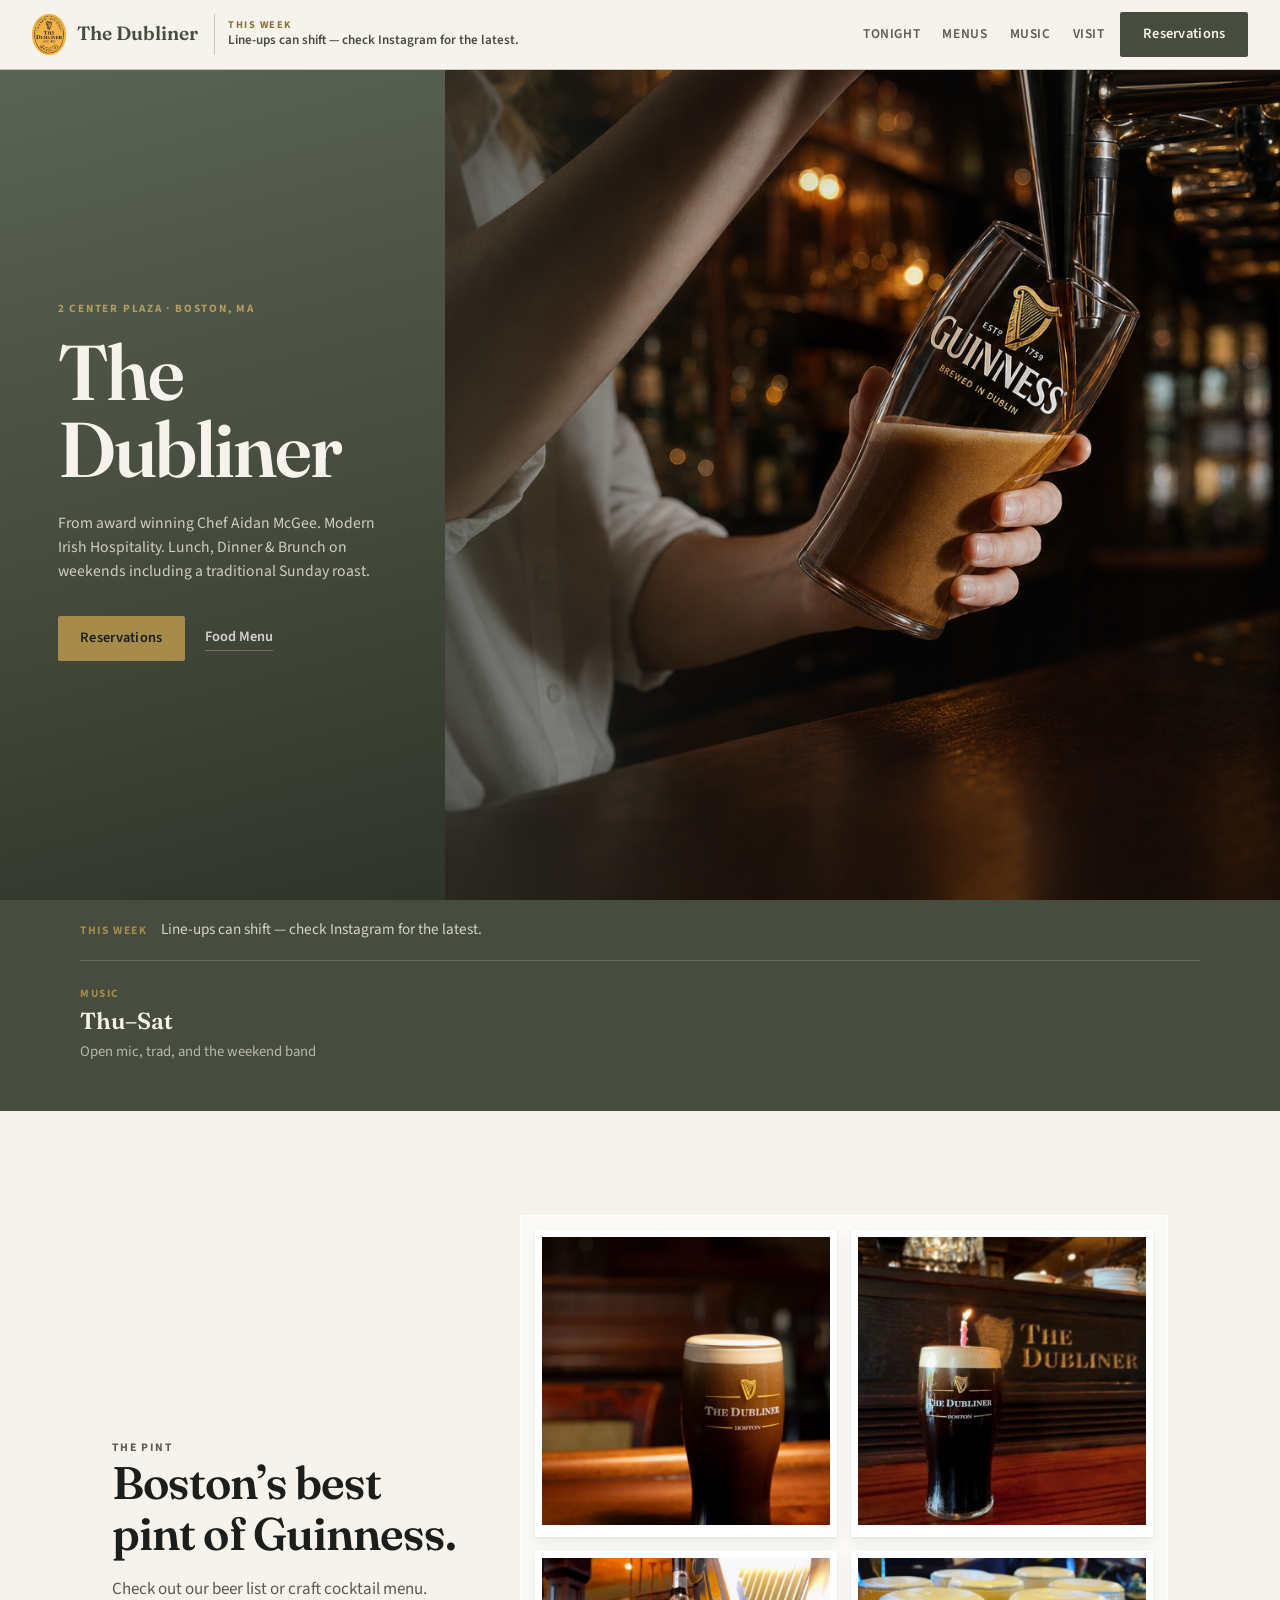
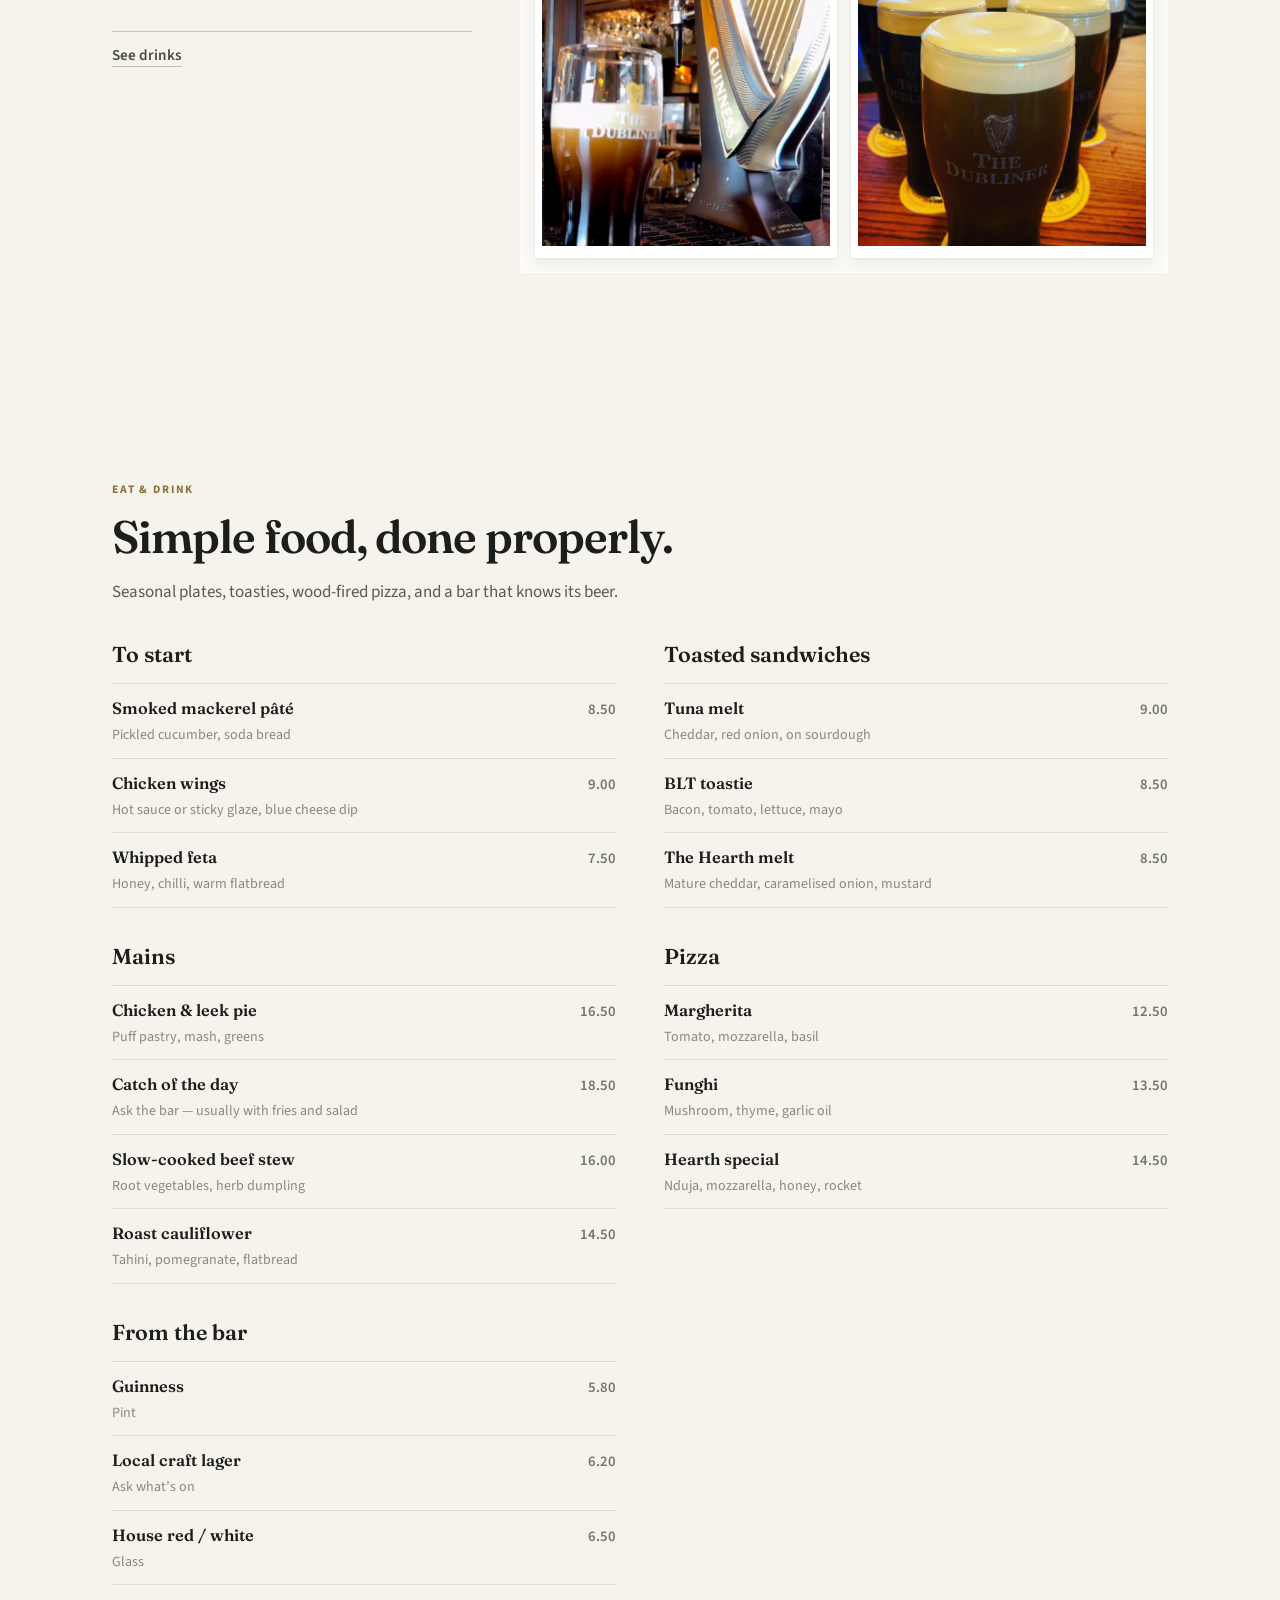
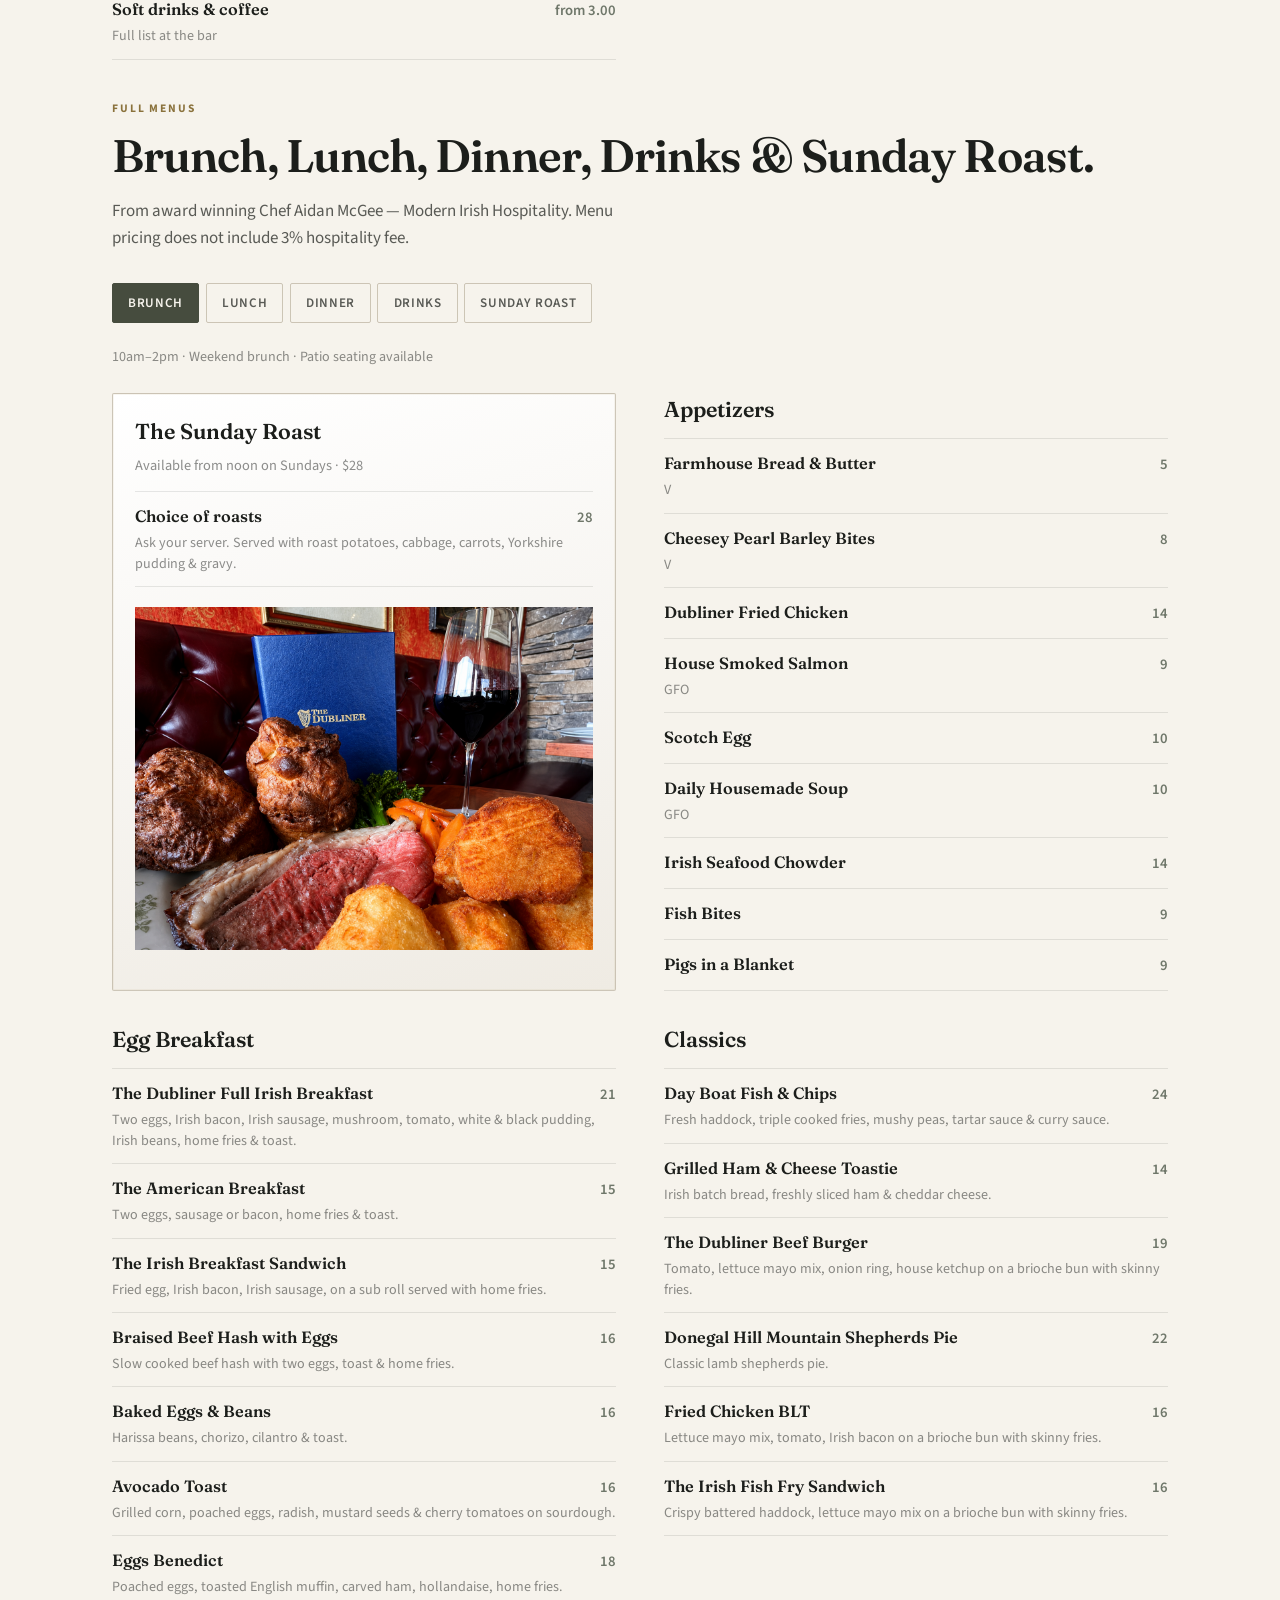
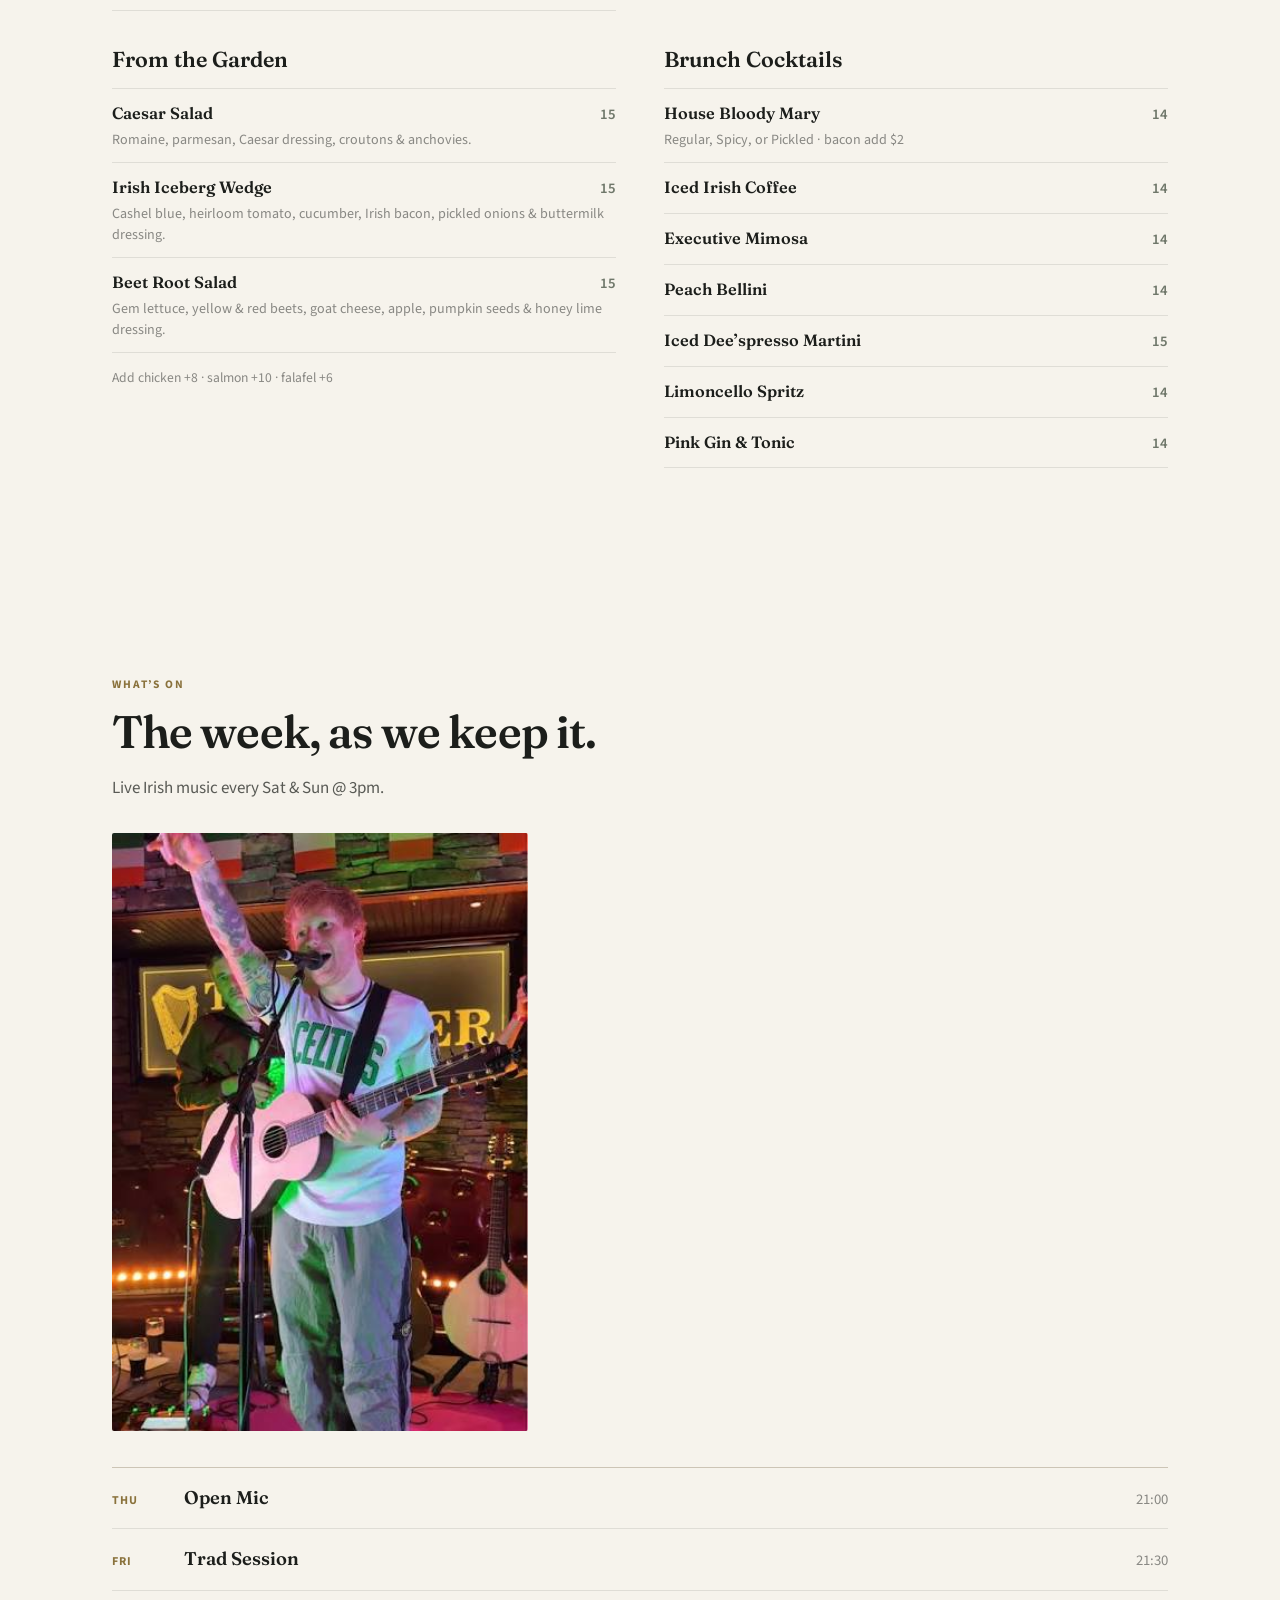
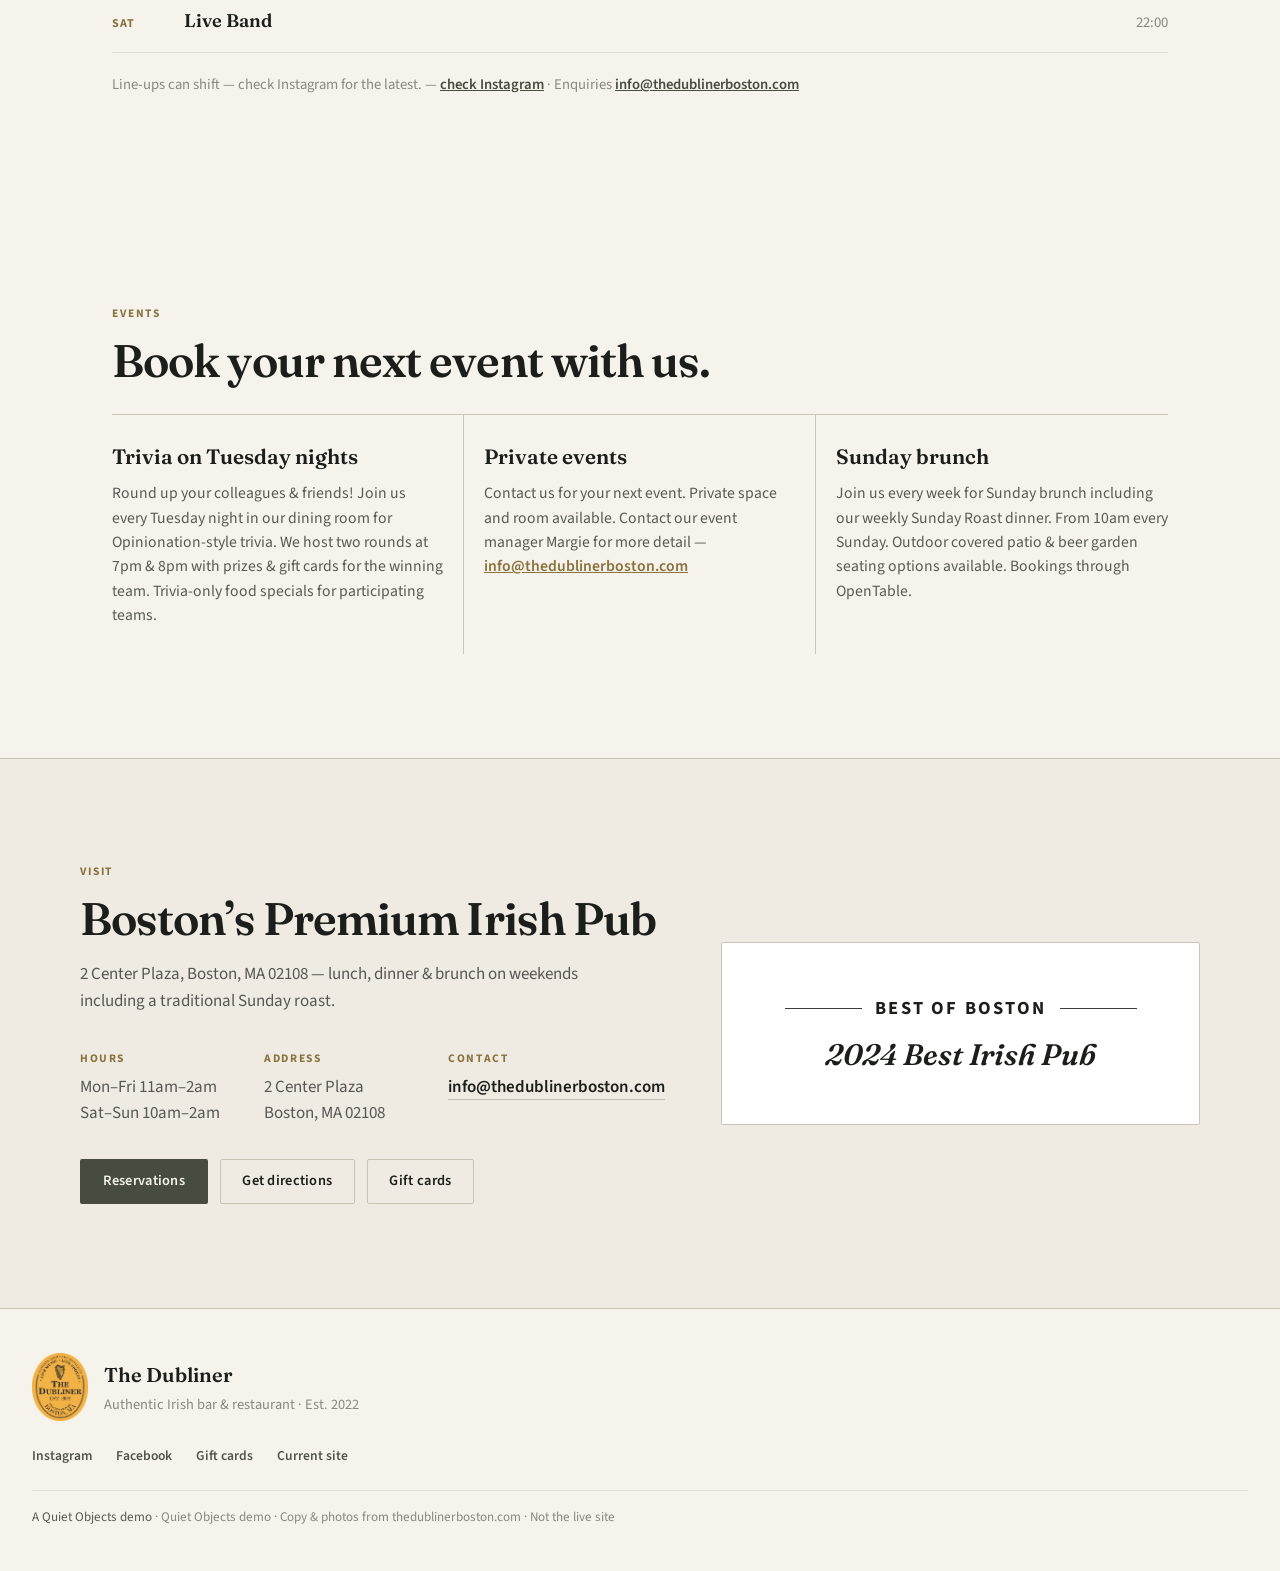
==== index.html @ 30d52430 "Initial import of The Hearth demo on the Dubliner shell. Co-authored-by: Cursor <cursoragent@cursor." ====
<!doctype html>
<html lang="en">
  <head>
    <meta charset="UTF-8" />
    <meta name="viewport" content="width=device-width, initial-scale=1.0" />
    <meta
      name="description"
      content="The Dubliner Boston — from award winning Chef Aidan McGee. Modern Irish Hospitality. Lunch, Dinner & Brunch on weekends including a traditional Sunday roast. Boston’s best pint of Guinness."
    />
    <title>The Hearth · Moville</title>
    <link rel="preconnect" href="https://fonts.googleapis.com" />
    <link rel="preconnect" href="https://fonts.gstatic.com" crossorigin />
    <link
      href="https://fonts.googleapis.com/css2?family=Fraunces:opsz,wght@9..144,500;9..144,600;9..144,700&family=Source+Sans+3:wght@400;500;600;700&display=swap"
      rel="stylesheet"
    />
    <link rel="stylesheet" href="./styles.css" />
  </head>
  <body>
    <a class="skip" href="#main">Skip to content</a>

    <header class="site-header" id="site-header">
      <a class="brand" href="#top">
        <img src="./images/logo.png" alt="" width="48" height="58" />
        <span>The Dubliner</span>
      </a>
      <a class="tonight-cue" id="tonight-cue" href="#tonight">
        <span class="tonight-cue__label" data-tonight-label>Tonight</span>
        <span class="tonight-cue__line" data-tonight-line>Live music Wed–Sunday</span>
      </a>
      <nav class="site-nav" id="site-nav">
        <a href="#tonight">Tonight</a>
        <a href="#menus">Menus</a>
        <a href="#music">Music</a>
        <a href="#visit">Visit</a>
      </nav>
      <a
        class="btn btn--gold"
        href="https://www.opentable.com/r/the-dubliner-irish-pub-and-restaurant-reservations-boston?restref=1246279&lang=en-US&ot_source=Restaurant%20website"
        target="_blank"
        rel="noreferrer"
        >Reservations</a
      >
      <button class="nav-toggle" type="button" aria-expanded="false" aria-controls="site-nav">
        <span class="sr-only">Menu</span>
        <span></span><span></span>
      </button>
    </header>

    <main id="main">
      <section id="top" class="hero">
        <div class="hero__panel">
          <p class="hero__place">2 Center Plaza · Boston, MA</p>
          <h1>The Dubliner</h1>
          <p class="hero__line">
            From award winning Chef Aidan McGee. Modern Irish Hospitality. Lunch, Dinner &amp; Brunch
            on weekends including a traditional Sunday roast.
          </p>
          <div class="hero__actions">
            <a
              class="btn btn--gold"
              href="https://www.opentable.com/r/the-dubliner-irish-pub-and-restaurant-reservations-boston?restref=1246279&lang=en-US&ot_source=Restaurant%20website"
              target="_blank"
              rel="noreferrer"
              >Reservations</a
            >
            <a class="hero__menu-link" href="#menus">Food Menu</a>
          </div>
        </div>
        <figure class="hero__media">
          <img
            class="hero__img"
            src="./images/hero-pour.jpg"
            alt="A Guinness pour at the bar, The Dubliner Boston"
            width="1920"
            height="1080"
            fetchpriority="high"
          />
        </figure>
      </section>

      <section class="board" id="tonight" aria-label="What’s on">
        <p class="board__kicker" id="board-kicker">
          <strong data-tonight-label>Tonight</strong>
          <span data-tonight-detail>Live Music Wed–Sunday · Traditional Sunday roast from 12pm · Trivia on Tuesday nights</span>
        </p>
        <div class="board__grid" data-board-grid></div>
      </section>

      <section class="section pint" id="pint">
        <div class="pint__copy">
          <p class="eyebrow">The pint</p>
          <h2>Boston’s best pint of Guinness.</h2>
          <p>Check out our beer list or craft cocktail menu.</p>
          <p class="pint__aside">
            <a href="#menus">See drinks</a>
          </p>
        </div>
        <div class="pint__montage" aria-label="Pints at The Dubliner">
          <figure>
            <img
              src="./images/pint-grid-1.jpg"
              alt="A settled pint of Guinness in a The Dubliner Boston glass"
              width="900"
              height="900"
              loading="lazy"
            />
          </figure>
          <figure>
            <img
              src="./images/pint-grid-2.jpg"
              alt="A birthday candle in a pint at The Dubliner"
              width="900"
              height="900"
              loading="lazy"
            />
          </figure>
          <figure>
            <img
              src="./images/pint-grid-3.jpg"
              alt="A fresh pour beside the Guinness harp tap"
              width="900"
              height="900"
              loading="lazy"
            />
          </figure>
          <figure>
            <img
              src="./images/pint-grid-4.jpg"
              alt="A round of pints on the bar at The Dubliner"
              width="900"
              height="900"
              loading="lazy"
            />
          </figure>
        </div>
      </section>

      <section class="section menus menus--light" id="favourites" aria-label="Light menu">
        <div data-light-menu></div>
      </section>

      <section class="section menus" id="menus">
        <div class="menus__intro">
          <p class="eyebrow">Full menus</p>
          <h2>Brunch, Lunch, Dinner, Drinks &amp; Sunday Roast.</h2>
          <p class="lede">
            From award winning Chef Aidan McGee — Modern Irish Hospitality. Menu pricing does not
            include 3% hospitality fee.
          </p>
        </div>

        <div class="menu-services" role="tablist" aria-label="Menu">
          <button type="button" class="is-active" data-menu="brunch" role="tab" aria-selected="true">Brunch</button>
          <button type="button" data-menu="lunch" role="tab" aria-selected="false">Lunch</button>
          <button type="button" data-menu="dinner" role="tab" aria-selected="false">Dinner</button>
          <button type="button" data-menu="drinks" role="tab" aria-selected="false">Drinks</button>
          <button type="button" data-menu="roast" role="tab" aria-selected="false">Sunday Roast</button>
        </div>

        <!-- BRUNCH — from their Brunch menu -->
        <div class="menu-panel is-active" id="menu-brunch" data-panel="brunch" role="tabpanel">
          <p class="menu-meta">10am–2pm · Weekend brunch · Patio seating available</p>
          <div class="menu-columns">
            <div class="menu-block menu-block--highlight">
              <h3>The Sunday Roast</h3>
              <p class="menu-block__note">Available from noon on Sundays · $28</p>
              <ul class="menu-list">
                <li>
                  <div class="menu-item">
                    <strong>Choice of roasts</strong><span class="price">28</span>
                  </div>
                  <span>Ask your server. Served with roast potatoes, cabbage, carrots, Yorkshire pudding &amp; gravy.</span>
                </li>
              </ul>
              <figure class="menu-block__media">
                <img
                  src="./images/clean-roast.jpg"
                  alt="Sunday roast at The Dubliner — beef, Yorkshire pudding, and roast potatoes"
                  width="1600"
                  height="1200"
                  loading="lazy"
                />
              </figure>
            </div>

            <div class="menu-block">
              <h3>Appetizers</h3>
              <ul class="menu-list">
                <li><div class="menu-item"><strong>Farmhouse Bread &amp; Butter</strong><span class="price">5</span></div><span>V</span></li>
                <li><div class="menu-item"><strong>Cheesey Pearl Barley Bites</strong><span class="price">8</span></div><span>V</span></li>
                <li><div class="menu-item"><strong>Dubliner Fried Chicken</strong><span class="price">14</span></div></li>
                <li><div class="menu-item"><strong>House Smoked Salmon</strong><span class="price">9</span></div><span>GFO</span></li>
                <li><div class="menu-item"><strong>Scotch Egg</strong><span class="price">10</span></div></li>
                <li><div class="menu-item"><strong>Daily Housemade Soup</strong><span class="price">10</span></div><span>GFO</span></li>
                <li><div class="menu-item"><strong>Irish Seafood Chowder</strong><span class="price">14</span></div></li>
                <li><div class="menu-item"><strong>Fish Bites</strong><span class="price">9</span></div></li>
                <li><div class="menu-item"><strong>Pigs in a Blanket</strong><span class="price">9</span></div></li>
              </ul>
            </div>

            <div class="menu-block">
              <h3>Egg Breakfast</h3>
              <ul class="menu-list">
                <li>
                  <div class="menu-item"><strong>The Dubliner Full Irish Breakfast</strong><span class="price">21</span></div>
                  <span>Two eggs, Irish bacon, Irish sausage, mushroom, tomato, white &amp; black pudding, Irish beans, home fries &amp; toast.</span>
                </li>
                <li>
                  <div class="menu-item"><strong>The American Breakfast</strong><span class="price">15</span></div>
                  <span>Two eggs, sausage or bacon, home fries &amp; toast.</span>
                </li>
                <li>
                  <div class="menu-item"><strong>The Irish Breakfast Sandwich</strong><span class="price">15</span></div>
                  <span>Fried egg, Irish bacon, Irish sausage, on a sub roll served with home fries.</span>
                </li>
                <li>
                  <div class="menu-item"><strong>Braised Beef Hash with Eggs</strong><span class="price">16</span></div>
                  <span>Slow cooked beef hash with two eggs, toast &amp; home fries.</span>
                </li>
                <li>
                  <div class="menu-item"><strong>Baked Eggs &amp; Beans</strong><span class="price">16</span></div>
                  <span>Harissa beans, chorizo, cilantro &amp; toast.</span>
                </li>
                <li>
                  <div class="menu-item"><strong>Avocado Toast</strong><span class="price">16</span></div>
                  <span>Grilled corn, poached eggs, radish, mustard seeds &amp; cherry tomatoes on sourdough.</span>
                </li>
                <li>
                  <div class="menu-item"><strong>Eggs Benedict</strong><span class="price">18</span></div>
                  <span>Poached eggs, toasted English muffin, carved ham, hollandaise, home fries.</span>
                </li>
              </ul>
            </div>

            <div class="menu-block">
              <h3>Classics</h3>
              <ul class="menu-list">
                <li>
                  <div class="menu-item"><strong>Day Boat Fish &amp; Chips</strong><span class="price">24</span></div>
                  <span>Fresh haddock, triple cooked fries, mushy peas, tartar sauce &amp; curry sauce.</span>
                </li>
                <li>
                  <div class="menu-item"><strong>Grilled Ham &amp; Cheese Toastie</strong><span class="price">14</span></div>
                  <span>Irish batch bread, freshly sliced ham &amp; cheddar cheese.</span>
                </li>
                <li>
                  <div class="menu-item"><strong>The Dubliner Beef Burger</strong><span class="price">19</span></div>
                  <span>Tomato, lettuce mayo mix, onion ring, house ketchup on a brioche bun with skinny fries.</span>
                </li>
                <li>
                  <div class="menu-item"><strong>Donegal Hill Mountain Shepherds Pie</strong><span class="price">22</span></div>
                  <span>Classic lamb shepherds pie.</span>
                </li>
                <li>
                  <div class="menu-item"><strong>Fried Chicken BLT</strong><span class="price">16</span></div>
                  <span>Lettuce mayo mix, tomato, Irish bacon on a brioche bun with skinny fries.</span>
                </li>
                <li>
                  <div class="menu-item"><strong>The Irish Fish Fry Sandwich</strong><span class="price">16</span></div>
                  <span>Crispy battered haddock, lettuce mayo mix on a brioche bun with skinny fries.</span>
                </li>
              </ul>
            </div>

            <div class="menu-block">
              <h3>From the Garden</h3>
              <ul class="menu-list">
                <li>
                  <div class="menu-item"><strong>Caesar Salad</strong><span class="price">15</span></div>
                  <span>Romaine, parmesan, Caesar dressing, croutons &amp; anchovies.</span>
                </li>
                <li>
                  <div class="menu-item"><strong>Irish Iceberg Wedge</strong><span class="price">15</span></div>
                  <span>Cashel blue, heirloom tomato, cucumber, Irish bacon, pickled onions &amp; buttermilk dressing.</span>
                </li>
                <li>
                  <div class="menu-item"><strong>Beet Root Salad</strong><span class="price">15</span></div>
                  <span>Gem lettuce, yellow &amp; red beets, goat cheese, apple, pumpkin seeds &amp; honey lime dressing.</span>
                </li>
              </ul>
              <p class="menu-note">Add chicken +8 · salmon +10 · falafel +6</p>
            </div>

            <div class="menu-block">
              <h3>Brunch Cocktails</h3>
              <ul class="menu-list">
                <li><div class="menu-item"><strong>House Bloody Mary</strong><span class="price">14</span></div><span>Regular, Spicy, or Pickled · bacon add $2</span></li>
                <li><div class="menu-item"><strong>Iced Irish Coffee</strong><span class="price">14</span></div></li>
                <li><div class="menu-item"><strong>Executive Mimosa</strong><span class="price">14</span></div></li>
                <li><div class="menu-item"><strong>Peach Bellini</strong><span class="price">14</span></div></li>
                <li><div class="menu-item"><strong>Iced Dee’spresso Martini</strong><span class="price">15</span></div></li>
                <li><div class="menu-item"><strong>Limoncello Spritz</strong><span class="price">14</span></div></li>
                <li><div class="menu-item"><strong>Pink Gin &amp; Tonic</strong><span class="price">14</span></div></li>
              </ul>
            </div>
          </div>
        </div>

        <!-- LUNCH — from their Lunch menu -->
        <div class="menu-panel" id="menu-lunch" data-panel="lunch" role="tabpanel" hidden>
          <p class="menu-meta">Lunch · Downtown Boston</p>
          <div class="menu-columns">
            <div class="menu-block">
              <h3>Oysters</h3>
              <ul class="menu-list">
                <li><div class="menu-item"><strong>Seasonal Coastal Oysters</strong><span class="price">3 / 16 / 28</span></div><span>Each · ½ dozen · dozen · GF</span></li>
              </ul>
            </div>

            <div class="menu-block">
              <h3>Appetizers</h3>
              <ul class="menu-list">
                <li>
                  <div class="menu-item"><strong>Farmhouse Bread &amp; Butter</strong><span class="price">5</span></div>
                  <span>Homemade Irish soda bread &amp; dinner rolls with Kerrygold butter. V</span>
                </li>
                <li>
                  <div class="menu-item"><strong>Cheesey Pearl Barley Bites</strong><span class="price">8</span></div>
                  <span>With parsley aioli. V</span>
                </li>
                <li>
                  <div class="menu-item"><strong>Dubliner Fried Chicken</strong><span class="price">14</span></div>
                  <span>Served with curry sauce.</span>
                </li>
                <li>
                  <div class="menu-item"><strong>House Smoked Salmon</strong><span class="price">9</span></div>
                  <span>Capers &amp; horseradish cream, with crispy bread. GFO</span>
                </li>
                <li>
                  <div class="menu-item"><strong>Pigs in a Blanket</strong><span class="price">9</span></div>
                  <span>Puff pastry wrapped sausage &amp; Coleman’s mustard.</span>
                </li>
                <li>
                  <div class="menu-item"><strong>Scotch Egg</strong><span class="price">9</span></div>
                  <span>Soft boiled egg wrapped in sausage &amp; breadcrumbs, with apple sauce.</span>
                </li>
                <li>
                  <div class="menu-item"><strong>Fish Bites</strong><span class="price">9</span></div>
                  <span>Breaded haddock pieces with spicy mayo.</span>
                </li>
                <li>
                  <div class="menu-item"><strong>Daily House Made Soup</strong><span class="price">10</span></div>
                  <span>Served with Irish soda bread &amp; Kerrygold butter. GFO</span>
                </li>
                <li>
                  <div class="menu-item"><strong>Irish Seafood Chowder</strong><span class="price">14</span></div>
                  <span>Mussels, clams, shrimp, smoked haddock &amp; salmon, with Irish soda bread.</span>
                </li>
                <li>
                  <div class="menu-item"><strong>Chicken &amp; Mushroom Puff Pastry</strong><span class="price">14</span></div>
                  <span>Topped with parmesan cheese.</span>
                </li>
              </ul>
            </div>

            <div class="menu-block">
              <h3>Sandwiches</h3>
              <p class="menu-block__note">Available as a wrap · choice of fries or cup of soup</p>
              <ul class="menu-list">
                <li>
                  <div class="menu-item"><strong>Reuben Sandwich</strong><span class="price">16</span></div>
                  <span>Sauerkraut, mustard, Thousand Island on rye.</span>
                </li>
                <li>
                  <div class="menu-item"><strong>Roast Beef on Sourdough</strong><span class="price">16</span></div>
                  <span>Horseradish cream, arugula, pesto.</span>
                </li>
                <li>
                  <div class="menu-item"><strong>Fried Chicken BLT</strong><span class="price">14</span></div>
                  <span>Lettuce mayo mix, tomato, Irish bacon on brioche.</span>
                </li>
                <li>
                  <div class="menu-item"><strong>Grilled Focaccia</strong><span class="price">14</span></div>
                  <span>Sun-dried tomato, mozzarella, arugula &amp; pesto.</span>
                </li>
                <li>
                  <div class="menu-item"><strong>Dubliner Chicken Salad Sandwich</strong><span class="price">14</span></div>
                  <span>Shredded chicken, mayo, celery, crisp apple mix on toasted rye.</span>
                </li>
                <li>
                  <div class="menu-item"><strong>Spinach Falafel Wrap</strong><span class="price">15</span></div>
                  <span>Tomato, lettuce, hummus &amp; Greek yogurt dressing.</span>
                </li>
                <li>
                  <div class="menu-item"><strong>Turkey Avocado BLT</strong><span class="price">16</span></div>
                  <span>Oven roasted turkey, avocado, bacon, lettuce, tomato on ciabatta.</span>
                </li>
                <li>
                  <div class="menu-item"><strong>The Irish Fish Fry Sandwich</strong><span class="price">16</span></div>
                  <span>Fresh haddock, lettuce mayo mix, tartar sauce, on a brioche bun.</span>
                </li>
                <li>
                  <div class="menu-item"><strong>Grilled Ham and Cheese Toastie</strong><span class="price">14</span></div>
                  <span>On Brennan’s Irish batch bread.</span>
                </li>
              </ul>
            </div>

            <div class="menu-block">
              <h3>Classics</h3>
              <ul class="menu-list">
                <li>
                  <div class="menu-item"><strong>Day Boat Fish &amp; Chips</strong><span class="price">22</span></div>
                  <span>Fresh haddock, triple cooked fries, mushy peas, tartar sauce &amp; curry sauce.</span>
                </li>
                <li>
                  <div class="menu-item"><strong>The Dubliner Beef Burger</strong><span class="price">19</span></div>
                  <span>Tomato, lettuce mayo mix, house ketchup, onion ring on brioche with fries.</span>
                </li>
                <li>
                  <div class="menu-item"><strong>Shepherds Pie</strong><span class="price">22</span></div>
                  <span>Classic lamb shepherds pie.</span>
                </li>
                <li>
                  <div class="menu-item"><strong>Guinness Beef Stew</strong><span class="price">22</span></div>
                  <span>Slow cooked beef, Guinness gravy, carrots &amp; potatoes.</span>
                </li>
                <li>
                  <div class="menu-item"><strong>Roasted Salmon Risotto</strong><span class="price">25</span></div>
                  <span>Roasted butternut squash &amp; wild mushroom. GF</span>
                </li>
              </ul>
            </div>

            <div class="menu-block">
              <h3>Sides</h3>
              <ul class="menu-list">
                <li><div class="menu-item"><strong>Triple Cooked Fries</strong><span class="price">8</span></div></li>
                <li><div class="menu-item"><strong>Skinny Fries</strong><span class="price">6</span></div></li>
                <li><div class="menu-item"><strong>Mashed Potatoes</strong><span class="price">7</span></div></li>
                <li><div class="menu-item"><strong>Sautéed Carrots</strong><span class="price">6</span></div></li>
                <li><div class="menu-item"><strong>Side Salad</strong><span class="price">8</span></div></li>
                <li><div class="menu-item"><strong>Tender Stem Broccoli</strong><span class="price">7</span></div></li>
                <li><div class="menu-item"><strong>Fried Garlic Potatoes</strong><span class="price">7</span></div></li>
              </ul>
              <p class="menu-note">See your server for dessert menu &amp; specials.</p>
            </div>
          </div>
        </div>

        <!-- DINNER -->
        <div class="menu-panel" id="menu-dinner" data-panel="dinner" role="tabpanel" hidden>
          <p class="menu-meta">Dinner · Guest Favourites · from Chef Aidan McGee</p>
          <div class="menu-columns">
            <div class="menu-block">
              <h3>Guest Favourites</h3>
              <p class="menu-block__note">Modern Irish Hospitality — evening service.</p>
              <ul class="menu-list">
                <li>
                  <div class="menu-item"><strong>Day Boat Fish &amp; Chips</strong><span class="price">22</span></div>
                  <span>Fresh haddock, triple cooked fries, mushy peas, tartar sauce &amp; curry sauce.</span>
                </li>
                <li>
                  <div class="menu-item"><strong>The Dubliner Beef Burger</strong><span class="price">19</span></div>
                  <span>Tomato, lettuce mayo mix, house ketchup, onion ring on brioche with fries.</span>
                </li>
                <li>
                  <div class="menu-item"><strong>Shepherds Pie</strong><span class="price">22</span></div>
                  <span>Classic lamb shepherds pie.</span>
                </li>
                <li>
                  <div class="menu-item"><strong>Guinness Beef Stew</strong><span class="price">22</span></div>
                  <span>Slow cooked beef, Guinness gravy, carrots &amp; potatoes.</span>
                </li>
                <li>
                  <div class="menu-item"><strong>Roasted Salmon Risotto</strong><span class="price">25</span></div>
                  <span>Roasted butternut squash &amp; wild mushroom. GF</span>
                </li>
              </ul>
              <p class="menu-note">
                Ask your server for tonight’s specials.
                <a href="https://www.thedublinerboston.com/best-fish-and-chips-boston-ma" target="_blank" rel="noreferrer">Fish &amp; chips reviews</a>
              </p>
            </div>
            <div class="menu-block">
              <h3>From the Garden</h3>
              <ul class="menu-list">
                <li>
                  <div class="menu-item"><strong>Caesar Salad</strong><span class="price">15</span></div>
                  <span>Romaine, parmesan, Caesar dressing, croutons &amp; anchovies.</span>
                </li>
                <li>
                  <div class="menu-item"><strong>Irish Iceberg Wedge</strong><span class="price">15</span></div>
                  <span>Cashel blue, heirloom tomato, cucumber, Irish bacon, pickled onions &amp; buttermilk dressing.</span>
                </li>
                <li>
                  <div class="menu-item"><strong>Beet Root Salad</strong><span class="price">15</span></div>
                  <span>Gem lettuce, yellow &amp; red beets, goat cheese, apple, pumpkin seeds &amp; honey lime dressing.</span>
                </li>
              </ul>
              <p class="menu-note">Add chicken +8 · salmon +10 · falafel +6 · Menu pricing does not include 3% hospitality fee.</p>
            </div>
          </div>
        </div>

        <!-- DRINKS — from their drink menus -->
        <div class="menu-panel" id="menu-drinks" data-panel="drinks" role="tabpanel" hidden>
          <p class="menu-meta">Beer list &amp; craft cocktail menu</p>
          <div class="menu-columns">
            <div class="menu-block">
              <h3>Cocktails</h3>
              <ul class="menu-list">
                <li>
                  <div class="menu-item"><strong>Barrel Aged Old Fashioned</strong><span class="price">16</span></div>
                  <span>Tullamore D.E.W. · Angostura bitters · simple syrup</span>
                </li>
                <li>
                  <div class="menu-item"><strong>Spicy Mango Marg</strong><span class="price">16</span></div>
                  <span>Jose Cuervo Tradicional · habanero · mango · agave · lime</span>
                </li>
                <li>
                  <div class="menu-item"><strong>The Dubliner</strong><span class="price">16</span></div>
                  <span>Four Walls Irish American Whiskey · Cointreau · sweet vermouth · orange bitters</span>
                </li>
                <li>
                  <div class="menu-item"><strong>Bramble</strong><span class="price">16</span></div>
                  <span>Muff Irish Gin · lemon · simple syrup · blackcurrant liqueur</span>
                </li>
              </ul>
            </div>

            <div class="menu-block">
              <h3>Seasonal Drinks</h3>
              <ul class="menu-list">
                <li>
                  <div class="menu-item"><strong>Irish Coffee Martini</strong><span class="price">16</span></div>
                  <span>Bushmills · Kahlúa · coffee · brown sugar · fresh Irish cream</span>
                </li>
                <li>
                  <div class="menu-item"><strong>Seasonal Sangria</strong><span class="price">15</span></div>
                  <span>Winter fruit and spices</span>
                </li>
                <li>
                  <div class="menu-item"><strong>Winter Thyme Negroni</strong><span class="price">16</span></div>
                  <span>Muff Irish Gin · Campari · sweet vermouth · cranberry/thyme · orange bitters · try with Muff Peated Irish Whiskey</span>
                </li>
              </ul>
            </div>

            <div class="menu-block">
              <h3>Draft</h3>
              <ul class="menu-list">
                <li><div class="menu-item"><strong>Guinness</strong><span class="price">10</span></div><span>Stout · Dublin · 4.2%</span></li>
                <li><div class="menu-item"><strong>Kilkenny</strong><span class="price">10</span></div><span>Cream ale · 4.2%</span></li>
                <li><div class="menu-item"><strong>Hows She Cutting?</strong><span class="price">8</span></div><span>Light lager · Boston · 3.9%</span></li>
                <li><div class="menu-item"><strong>Sam Adams Boston Lager</strong><span class="price">8</span></div><span>5.0%</span></li>
                <li><div class="menu-item"><strong>Harp</strong><span class="price">9</span></div><span>Irish lager · 4.5%</span></li>
                <li><div class="menu-item"><strong>Maine Lunch IPA</strong><span class="price">10</span></div><span>7%</span></li>
                <li><div class="menu-item"><strong>Harpoon IPA</strong><span class="price">8</span></div><span>5.9%</span></li>
                <li><div class="menu-item"><strong>Smithwick’s</strong><span class="price">10</span></div><span>Red ale · Kilkenny · 4.5%</span></li>
                <li><div class="menu-item"><strong>The White Hag Little Fawn</strong><span class="price">9</span></div><span>Irish IPA · Sligo · 4.2%</span></li>
              </ul>
              <p class="menu-note">Full draft, bottles &amp; cans listed at the bar.</p>
            </div>

            <div class="menu-block">
              <h3>The Whiskey Club</h3>
              <p class="menu-block__note">Sip and sample our delicious array of whiskey</p>
              <ul class="menu-list">
                <li><div class="menu-item"><strong>Jameson Original</strong><span class="price">10</span></div></li>
                <li><div class="menu-item"><strong>Tullamore Dew</strong><span class="price">9</span></div></li>
                <li><div class="menu-item"><strong>Bushmills</strong><span class="price">10</span></div></li>
                <li><div class="menu-item"><strong>Bushmills Black Bush</strong><span class="price">14</span></div></li>
                <li><div class="menu-item"><strong>Red Breast 12yr</strong><span class="price">15</span></div></li>
                <li><div class="menu-item"><strong>Green Spot</strong><span class="price">15</span></div></li>
                <li><div class="menu-item"><strong>Yellow Spot 12yr</strong><span class="price">30</span></div></li>
                <li><div class="menu-item"><strong>Teeling Small Batch</strong><span class="price">12</span></div></li>
                <li><div class="menu-item"><strong>Writers Tears Copper Pot</strong><span class="price">12</span></div></li>
                <li><div class="menu-item"><strong>Powers Irish Whiskey</strong><span class="price">10</span></div></li>
              </ul>
              <p class="menu-note">Full whiskey list — blended, pot still, single malt &amp; Scotch — ask the bar. Pricing does not include 3% hospitality fee.</p>
            </div>
          </div>
        </div>

        <!-- SUNDAY ROAST — their page copy -->
        <div class="menu-panel" id="menu-roast" data-panel="roast" role="tabpanel" hidden>
          <div class="menu-columns">
            <div class="menu-block menu-block--highlight">
              <p class="eyebrow">Boston’s Premium Irish Pub</p>
              <h3>Traditional Sunday Roast</h3>
              <p>
                Join us on Sunday for our weekly traditional Sunday roast dinner. Each week roast beef
                will be served along with a rotating roast. Check our socials for our rotating Sunday
                Roast Dinner selection.
              </p>
              <figure class="menu-block__media">
                <img
                  src="./images/clean-roast.jpg"
                  alt="Sunday roast at The Dubliner — beef, Yorkshire pudding, and roast potatoes"
                  width="1600"
                  height="1200"
                  loading="lazy"
                />
              </figure>
              <ul class="menu-list">
                <li>
                  <div class="menu-item"><strong>Roast beef &amp; rotating roast</strong><span class="price">28</span></div>
                  <span>Roast potatoes, cabbage, carrots, Yorkshire pudding &amp; gravy.</span>
                </li>
                <li>
                  <div class="menu-item"><strong>Live Irish Music</strong></div>
                  <span>Every Sat &amp; Sun @ 3pm</span>
                </li>
                <li>
                  <div class="menu-item"><strong>Served</strong></div>
                  <span>From 12pm until sold out</span>
                </li>
              </ul>
              <p class="menu-note">Reservations available on OpenTable.</p>
              <a
                class="btn btn--gold"
                href="https://www.opentable.com/r/the-dubliner-irish-pub-and-restaurant-reservations-boston?restref=1246279&lang=en-US&ot_source=Restaurant%20website"
                target="_blank"
                rel="noreferrer"
                >Reservations</a
              >
            </div>
          </div>
        </div>
      </section>

      <section class="section music" id="music">
        <div class="music__head">
          <div>
            <p class="eyebrow" data-programme-eyebrow>Live Music</p>
            <h2 data-programme-title>Live Music Wed–Sunday.</h2>
            <p class="lede">Live Irish music every Sat &amp; Sun @ 3pm.</p>
          </div>
        </div>

        <figure class="music__hero">
          <img
            src="./images/live-music.png"
            alt="Live music at The Dubliner — stage, harp neon, and a pint in the room"
            width="373"
            height="536"
            loading="lazy"
          />
        </figure>

        <ol class="lineup" data-lineup></ol>
        <p class="music__note" data-programme-note>
          Line-ups can shift —
          <a href="https://www.instagram.com/thedublinerboston" target="_blank" rel="noreferrer">check Instagram</a>
          · Enquiries
          <a href="mailto:info@thedublinerboston.com">info@thedublinerboston.com</a>
        </p>
      </section>

      <section class="section events" id="events">
        <p class="eyebrow">Events</p>
        <h2>Book your next event with us.</h2>
        <div class="events__grid">
          <article>
            <h3>Trivia on Tuesday nights</h3>
            <p>
              Round up your colleagues &amp; friends! Join us every Tuesday night in our dining room
              for Opinionation-style trivia. We host two rounds at 7pm &amp; 8pm with prizes &amp;
              gift cards for the winning team. Trivia-only food specials for participating teams.
            </p>
          </article>
          <article>
            <h3>Private events</h3>
            <p>
              Contact us for your next event. Private space and room available. Contact our event
              manager Margie for more detail —
              <a href="mailto:info@thedublinerboston.com">info@thedublinerboston.com</a>
            </p>
          </article>
          <article>
            <h3>Sunday brunch</h3>
            <p>
              Join us every week for Sunday brunch including our weekly Sunday Roast dinner. From
              10am every Sunday. Outdoor covered patio &amp; beer garden seating options available.
              Bookings through OpenTable.
            </p>
          </article>
        </div>
      </section>

      <section class="section visit" id="visit">
        <div class="visit__layout">
          <div>
            <p class="eyebrow">Visit</p>
            <h2>Boston’s Premium Irish Pub</h2>
            <p class="lede">
              2 Center Plaza, Boston, MA 02108 — lunch, dinner &amp; brunch on weekends including a
              traditional Sunday roast.
            </p>
            <dl class="visit__facts">
              <div>
                <dt>Hours</dt>
                <dd>Mon–Fri 11am–2am<br />Sat–Sun 10am–2am</dd>
              </div>
              <div>
                <dt>Address</dt>
                <dd>2 Center Plaza<br />Boston, MA 02108</dd>
              </div>
              <div>
                <dt>Contact</dt>
                <dd>
                  <a href="mailto:info@thedublinerboston.com">info@thedublinerboston.com</a>
                </dd>
              </div>
            </dl>
            <div class="visit__actions">
              <a
                class="btn btn--gold"
                href="https://www.opentable.com/r/the-dubliner-irish-pub-and-restaurant-reservations-boston?restref=1246279&lang=en-US&ot_source=Restaurant%20website"
                target="_blank"
                rel="noreferrer"
                >Reservations</a
              >
              <a
                class="btn btn--ghost"
                href="https://www.google.com/maps/dir/?api=1&destination=2+Center+Plaza,+Boston,+MA+02108"
                target="_blank"
                rel="noreferrer"
                >Get directions</a
              >
              <a
                class="btn btn--ghost"
                data-gift-card="label"
                href="http://thedublinerboston.webgiftcardsales.com/"
                target="_blank"
                rel="noreferrer"
                >Gift cards</a
              >
            </div>
          </div>
          <aside class="visit__award" aria-label="Best of Boston 2024">
            <p class="visit__award-line">
              <span class="visit__award-rule" aria-hidden="true"></span>
              <span class="visit__award-kicker">Best of Boston</span>
              <span class="visit__award-rule" aria-hidden="true"></span>
            </p>
            <p class="visit__award-title">2024 Best Irish Pub</p>
          </aside>
        </div>
      </section>
    </main>

    <footer class="site-footer">
      <div class="footer__brand">
        <img src="./images/logo.png" alt="The Dubliner" width="72" height="88" />
        <div>
          <p class="footer__name">The Dubliner</p>
          <p>Authentic Irish bar &amp; restaurant · Est. 2022</p>
        </div>
      </div>
      <div class="footer__links">
        <a href="https://www.instagram.com/thedublinerboston" target="_blank" rel="noreferrer">Instagram</a>
        <a href="https://www.facebook.com/thedublinerboston" target="_blank" rel="noreferrer">Facebook</a>
        <a data-gift-card="label" href="http://thedublinerboston.webgiftcardsales.com/" target="_blank" rel="noreferrer">Gift cards</a>
        <a href="https://www.thedublinerboston.com/" target="_blank" rel="noreferrer">Current site</a>
      </div>
      <p class="footer__credit">
        <a href="https://quietobjects.ie" target="_blank" rel="noreferrer">A Quiet Objects demo</a>
        · Quiet Objects demo · Copy &amp; photos from thedublinerboston.com · Not the live site
      </p>
    </footer>

    <script type="module" src="./js/content.js"></script>
  </body>
</html>
---- styles.css ----
/* The Dubliner — Option B (Hearth / Farrow & Ball)
   School House White paper · Studio Green · Card Room Green · antique brass */

:root {
  --paper: #f6f3ec;
  --paper-deep: #efebe3;
  --paper-lift: #ffffff;
  --green: #878f81;
  --green-mid: #6f776a;
  --green-deep: #464c3e;
  --brass: #a68b4b;
  --brass-deep: #8a723c;
  --drop-cloth: #c5bdac;
  --ink: #1c1e1b;
  --ink-soft: rgba(28, 30, 27, 0.72);
  --ink-mute: rgba(28, 30, 27, 0.5);
  --line: rgba(28, 30, 27, 0.1);
  --line-strong: rgba(197, 189, 172, 0.85);
  --font-display: 'Fraunces', 'Iowan Old Style', Georgia, serif;
  --font-body: 'Source Sans 3', 'Segoe UI', system-ui, sans-serif;
  --max: 70rem;
  --header-h: 4.35rem;
  --radius: 2px;
  --ease: cubic-bezier(0.22, 1, 0.36, 1);
}

*,
*::before,
*::after {
  box-sizing: border-box;
}

html {
  scroll-behavior: smooth;
}

body {
  margin: 0;
  font-family: var(--font-body);
  font-size: 1.0625rem;
  line-height: 1.55;
  color: var(--ink);
  background: var(--paper);
  -webkit-font-smoothing: antialiased;
}

img {
  max-width: 100%;
  display: block;
}

a {
  color: inherit;
}

.skip {
  position: absolute;
  left: -999px;
}

.skip:focus {
  left: 1rem;
  top: 1rem;
  z-index: 100;
  background: var(--green-deep);
  color: var(--paper);
  padding: 0.5rem 0.75rem;
}

.sr-only {
  position: absolute;
  width: 1px;
  height: 1px;
  padding: 0;
  margin: -1px;
  overflow: hidden;
  clip: rect(0, 0, 0, 0);
  border: 0;
}

.eyebrow {
  margin: 0 0 0.75rem;
  font-size: 0.72rem;
  font-weight: 700;
  letter-spacing: 0.16em;
  text-transform: uppercase;
  color: var(--brass-deep);
}

.btn {
  display: inline-flex;
  align-items: center;
  justify-content: center;
  min-height: 2.85rem;
  padding: 0.65rem 1.35rem;
  border: 1px solid transparent;
  border-radius: var(--radius);
  font: inherit;
  font-size: 0.9rem;
  font-weight: 600;
  letter-spacing: 0.02em;
  text-decoration: none;
  cursor: pointer;
  transition: background 0.2s var(--ease), color 0.2s var(--ease), border-color 0.2s var(--ease);
}

.btn--gold {
  background: var(--green-deep);
  color: var(--paper);
}

.btn--gold:hover {
  background: var(--brass-deep);
  color: var(--paper);
}

.btn--ghost {
  border-color: var(--line-strong);
  background: transparent;
  color: var(--ink);
}

.btn--ghost:hover {
  border-color: var(--green-mid);
  color: var(--green-deep);
}

/* Header — paper bar (not over a dark photo) */

.site-header {
  position: fixed;
  inset: 0 0 auto;
  z-index: 40;
  display: grid;
  grid-template-columns: auto minmax(0, 1fr) auto auto;
  align-items: center;
  gap: 0.75rem 1rem;
  height: var(--header-h);
  padding: 0 clamp(1rem, 3vw, 2rem);
  color: var(--ink);
  background: rgba(246, 243, 236, 0.97);
  border-bottom: 1px solid var(--line-strong);
  backdrop-filter: blur(12px);
}

.tonight-cue {
  display: none;
  min-width: 0;
  flex-direction: column;
  gap: 0.1rem;
  padding: 0.35rem 0.85rem;
  border-left: 1px solid var(--line-strong);
  text-decoration: none;
  line-height: 1.2;
  animation: rise 0.7s var(--ease) 0.15s both;
}

.tonight-cue__label {
  font-size: 0.65rem;
  font-weight: 700;
  letter-spacing: 0.14em;
  text-transform: uppercase;
  color: var(--brass-deep);
}

.tonight-cue__line {
  font-size: 0.82rem;
  font-weight: 600;
  color: var(--green-deep);
  white-space: nowrap;
  overflow: hidden;
  text-overflow: ellipsis;
}

.tonight-cue:hover .tonight-cue__line {
  color: var(--brass-deep);
}

.brand {
  display: inline-flex;
  align-items: center;
  gap: 0.7rem;
  text-decoration: none;
  font-family: var(--font-display);
  font-size: 1.2rem;
  font-weight: 600;
  color: var(--green-deep);
}

.brand img {
  width: 2.1rem;
  height: auto;
}

.site-nav {
  display: none;
  justify-content: center;
  gap: 1.4rem;
}

.site-nav a {
  font-size: 0.84rem;
  font-weight: 600;
  letter-spacing: 0.04em;
  text-transform: uppercase;
  text-decoration: none;
  color: var(--ink-soft);
}

.site-nav a:hover {
  color: var(--brass-deep);
}

.site-header .btn--gold {
  display: none;
}

.nav-toggle {
  justify-self: end;
  display: inline-flex;
  flex-direction: column;
  justify-content: center;
  gap: 6px;
  width: 2.5rem;
  height: 2.5rem;
  border: 0;
  background: transparent;
  cursor: pointer;
}

.nav-toggle span:not(.sr-only) {
  display: block;
  width: 1.2rem;
  height: 1.5px;
  background: var(--ink);
}

@media (min-width: 860px) {
  .tonight-cue {
    display: flex;
  }

  .site-nav {
    display: flex;
    justify-self: end;
  }

  .site-header .btn--gold {
    display: inline-flex;
  }

  .nav-toggle {
    display: none;
  }
}

@media (max-width: 859px) {
  .site-header {
    grid-template-columns: auto 1fr auto;
  }

  .tonight-cue {
    display: none;
  }

  .site-header .btn--gold {
    display: inline-flex;
    min-height: 2.45rem;
    padding: 0.45rem 0.9rem;
    font-size: 0.8rem;
  }

  .site-nav.is-open {
    display: flex;
    position: absolute;
    top: var(--header-h);
    left: 0;
    right: 0;
    flex-direction: column;
    gap: 0;
    padding: 0.5rem 0 1rem;
    background: var(--paper);
    border-bottom: 1px solid var(--line);
  }

  .site-nav.is-open a {
    padding: 0.9rem clamp(1rem, 3vw, 2rem);
    border-bottom: 1px solid var(--line);
  }
}

/* Hero — asymmetric split; photo supports, doesn’t compete */

.hero {
  display: grid;
  min-height: calc(100svh - var(--header-h));
  margin-top: var(--header-h);
  overflow: hidden;
  color: var(--paper);
}

@media (min-width: 900px) {
  .hero {
    /* ~38 / 62 — breaks the 50/50; photo wider, panel owns the decision */
    grid-template-columns: minmax(18rem, 0.72fr) 1.35fr;
  }
}

.hero__panel {
  display: flex;
  flex-direction: column;
  justify-content: center;
  padding: clamp(2.5rem, 6vw, 4.25rem) clamp(1.5rem, 4vw, 3.25rem);
  background: linear-gradient(165deg, #5a6354 0%, var(--green-deep) 52%, #2f342a 100%);
  animation: rise 1s var(--ease) both;
}

@media (min-width: 900px) {
  .hero__panel {
    padding: clamp(3rem, 7vw, 5rem) clamp(2rem, 4.5vw, 3.75rem) clamp(3.5rem, 8vw, 5.5rem);
  }
}

.hero__media {
  position: relative;
  margin: 0;
  min-height: 44vh;
  background: #2f342a;
  overflow: hidden;
}

.hero__media::after {
  content: '';
  position: absolute;
  inset: 0;
  pointer-events: none;
  /* Soft left blend + gentle vignette — keeps pour as atmosphere, not a beer ad */
  background:
    linear-gradient(90deg, rgba(47, 52, 42, 0.55) 0%, rgba(47, 52, 42, 0.12) 28%, transparent 48%),
    linear-gradient(180deg, rgba(28, 30, 27, 0.18) 0%, transparent 35%, rgba(28, 30, 27, 0.28) 100%);
}

@media (max-width: 899px) {
  .hero__media {
    min-height: 38vh;
    order: -1;
  }

  .hero__media::after {
    background:
      linear-gradient(180deg, rgba(28, 30, 27, 0.15) 0%, transparent 40%, rgba(47, 52, 42, 0.45) 100%);
  }

  .hero__panel {
    min-height: auto;
    padding: 2.25rem 1.35rem 2.75rem;
  }
}

.hero__img {
  width: 100%;
  height: 100%;
  object-fit: cover;
  /* Pull back from extreme glass-centre crop; show more bar/arm context */
  object-position: 42% 45%;
  transform: scale(1.04);
}

.hero__place {
  margin: 0 0 1rem;
  font-size: 0.7rem;
  font-weight: 700;
  letter-spacing: 0.16em;
  text-transform: uppercase;
  color: rgba(196, 169, 106, 0.85);
}

.hero h1 {
  margin: 0;
  font-family: var(--font-display);
  font-size: clamp(3rem, 7.5vw, 4.85rem);
  font-weight: 600;
  line-height: 1;
  letter-spacing: -0.025em;
}

.hero__line {
  margin: 1.35rem 0 0;
  max-width: 22rem;
  font-size: 0.98rem;
  line-height: 1.55;
  color: rgba(246, 243, 236, 0.78);
}

.hero__actions {
  display: flex;
  flex-wrap: wrap;
  align-items: center;
  gap: 0.85rem 1.25rem;
  margin-top: 2rem;
}

.hero .btn--gold {
  background: var(--brass);
  color: #1c1e1b;
}

.hero .btn--gold:hover {
  background: #c4a96a;
}

.hero__menu-link {
  font-size: 0.9rem;
  font-weight: 600;
  color: rgba(246, 243, 236, 0.82);
  text-decoration: none;
  border-bottom: 1px solid rgba(196, 169, 106, 0.45);
  padding-bottom: 0.12rem;
}

.hero__menu-link:hover {
  color: var(--brass);
  border-bottom-color: var(--brass);
}

/* Board — solid Studio Green */

.board {
  background: var(--green-deep);
  color: var(--paper);
  padding: 0 clamp(1.25rem, 3vw, 2rem) 1.5rem;
}

.board__kicker {
  max-width: var(--max);
  margin: 0 auto;
  padding: 1.15rem 0;
  border-bottom: 1px solid rgba(246, 243, 236, 0.18);
  font-size: 0.95rem;
  color: rgba(246, 243, 236, 0.82);
}

.board__kicker strong {
  display: inline-block;
  margin-right: 0.65rem;
  font-size: 0.72rem;
  letter-spacing: 0.14em;
  text-transform: uppercase;
  color: var(--brass);
}

.board__kicker [data-tonight-detail] {
  color: rgba(246, 243, 236, 0.82);
}

.board__grid {
  max-width: var(--max);
  margin: 0 auto;
  display: grid;
}

@media (min-width: 800px) {
  .board__grid {
    grid-template-columns: repeat(3, 1fr);
  }
}

.board__card {
  display: grid;
  gap: 0.35rem;
  padding: 1.35rem 0;
  text-decoration: none;
  color: inherit;
  border-bottom: 1px solid rgba(246, 243, 236, 0.18);
}

@media (min-width: 800px) {
  .board__card {
    padding: 1.5rem 1.25rem 1.5rem 0;
    border-bottom: 0;
    border-right: 1px solid rgba(246, 243, 236, 0.18);
  }

  .board__card:last-child {
    border-right: 0;
    padding-right: 0;
  }

  .board__card:not(:first-child) {
    padding-left: 1.25rem;
  }
}

.board__card:hover strong {
  color: var(--brass);
}

.board__label {
  font-size: 0.7rem;
  font-weight: 700;
  letter-spacing: 0.14em;
  text-transform: uppercase;
  color: var(--brass);
}

.board__card strong {
  font-family: var(--font-display);
  font-size: 1.45rem;
  font-weight: 600;
  line-height: 1.15;
}

.board__card span:last-child {
  font-size: 0.92rem;
  color: rgba(246, 243, 236, 0.65);
}

.board__card.is-today {
  position: relative;
}

.board__card.is-today .board__label::after {
  content: ' · today';
  letter-spacing: 0.08em;
  color: rgba(196, 169, 106, 0.95);
}

.board__card.is-today strong {
  color: var(--brass);
}

/* Sections */

.section {
  max-width: var(--max);
  margin: 0 auto;
  padding: clamp(4rem, 10vw, 6.5rem) clamp(1.25rem, 3vw, 2rem);
}

.section h2 {
  margin: 0;
  font-family: var(--font-display);
  font-size: clamp(2rem, 4.5vw, 2.85rem);
  font-weight: 600;
  line-height: 1.12;
  letter-spacing: -0.02em;
}

.lede {
  margin: 1.1rem 0 0;
  max-width: 34rem;
  color: var(--ink-soft);
}

.pint {
  display: grid;
  gap: 1.75rem;
  align-items: start;
}

@media (min-width: 860px) {
  .pint {
    grid-template-columns: minmax(14rem, 0.75fr) minmax(0, 1.35fr);
    gap: 3rem;
    align-items: center;
  }
}

.pint__copy p {
  margin: 1.1rem 0 0;
  max-width: 32rem;
  color: var(--ink-soft);
}

.pint__aside {
  padding-top: 0.75rem;
  border-top: 1px solid var(--line-strong);
  margin-top: 1.75rem !important;
  font-size: 0.95rem;
}

.pint__aside a {
  color: var(--green-deep);
  font-weight: 600;
  text-decoration: none;
  border-bottom: 1px solid var(--drop-cloth);
}

.pint__media img {
  width: 100%;
  aspect-ratio: 1;
  object-fit: cover;
  border-radius: var(--radius);
}

/* Mobile: one full-width square at a time — scroll through temptation.
   Desktop: larger 2×2 board. */
.pint__montage {
  display: grid;
  grid-template-columns: 1fr;
  gap: 1.15rem;
  align-items: start;
  width: 100%;
  max-width: 28rem;
  margin: 0 auto;
  padding: 0;
  background: transparent;
  border: 0;
}

@media (min-width: 700px) {
  .pint__montage {
    grid-template-columns: 1fr 1fr;
    gap: 0.85rem;
    max-width: none;
    margin: 0;
    padding: 0.85rem;
    background: rgba(255, 255, 255, 0.55);
    border: 1px solid rgba(255, 255, 255, 0.9);
    border-radius: 4px;
  }
}

.pint__montage figure {
  margin: 0;
  width: 100%;
  padding: 0.55rem 0.55rem 0.9rem;
  background: #fff;
  border-radius: 2px;
  box-sizing: border-box;
  box-shadow:
    0 1px 2px rgba(28, 30, 27, 0.06),
    0 10px 22px rgba(28, 30, 27, 0.1);
}

@media (min-width: 700px) {
  .pint__montage figure {
    padding: 0.45rem 0.45rem 0.75rem;
    box-shadow:
      0 1px 2px rgba(28, 30, 27, 0.06),
      0 6px 14px rgba(28, 30, 27, 0.07);
  }
}

.pint__montage img {
  display: block;
  width: 100%;
  height: auto;
  aspect-ratio: 1 / 1;
  object-fit: cover;
  object-position: center center;
}

/* Menus */

.menus__intro {
  margin-bottom: 2rem;
}

.menu-services {
  display: flex;
  flex-wrap: wrap;
  gap: 0.4rem;
  margin-bottom: 1.5rem;
}

.menu-services button {
  min-height: 2.5rem;
  padding: 0.45rem 0.95rem;
  border: 1px solid var(--line-strong);
  border-radius: var(--radius);
  background: transparent;
  color: var(--ink-soft);
  font: inherit;
  font-size: 0.82rem;
  font-weight: 600;
  letter-spacing: 0.05em;
  text-transform: uppercase;
  cursor: pointer;
}

.menu-services button.is-active {
  background: var(--green-deep);
  border-color: var(--green-deep);
  color: var(--paper);
}

.menu-panel {
  display: none;
}

.menu-panel.is-active {
  display: block;
}

.menu-meta {
  margin: 0 0 1.5rem;
  font-size: 0.88rem;
  color: var(--ink-mute);
}

.menu-columns {
  display: grid;
  gap: 2rem;
}

@media (min-width: 800px) {
  .menu-columns {
    grid-template-columns: 1fr 1fr;
    gap: 2rem 3rem;
  }
}

.menu-block h3 {
  margin: 0 0 0.75rem;
  font-family: var(--font-display);
  font-size: 1.35rem;
  font-weight: 600;
}

.menu-block__note {
  margin: -0.35rem 0 0.85rem;
  font-size: 0.9rem;
  color: var(--ink-mute);
}

.menu-block--highlight {
  padding: 1.35rem 1.4rem 1.5rem;
  border: 1px solid var(--line-strong);
  border-radius: var(--radius);
  background: linear-gradient(165deg, var(--paper-lift) 0%, var(--paper-deep) 100%);
  box-shadow: inset 0 0 0 1px rgba(166, 139, 75, 0.08);
}

.menu-block__media {
  margin: 1.25rem 0 0;
}

.menu-block__media img {
  display: block;
  width: 100%;
  height: auto;
  aspect-ratio: 4 / 3;
  object-fit: cover;
  object-position: center 55%;
  border-radius: calc(var(--radius) - 2px);
}

.menu-list {
  list-style: none;
  margin: 0;
  padding: 0;
  border-top: 1px solid var(--line);
}

.menu-list li {
  display: grid;
  gap: 0.2rem;
  padding: 0.75rem 0;
  border-bottom: 1px solid var(--line);
}

.menu-item {
  display: flex;
  justify-content: space-between;
  align-items: baseline;
  gap: 1rem;
}

.menu-item strong {
  font-family: var(--font-display);
  font-size: 1.02rem;
  font-weight: 600;
}

.menu-item .price {
  flex-shrink: 0;
  font-size: 0.92rem;
  font-weight: 600;
  color: var(--green-mid);
  font-variant-numeric: tabular-nums;
}

.menu-list > li > span:not(.price) {
  font-size: 0.88rem;
  color: var(--ink-mute);
  line-height: 1.45;
}

.menu-note {
  margin: 0.85rem 0 0;
  font-size: 0.85rem;
  color: var(--ink-mute);
}

.menu-note a {
  color: var(--brass-deep);
  font-weight: 600;
}

.menu-block > p:not(.menu-block__note):not(.menu-note):not(.eyebrow) {
  margin: 0 0 1rem;
  color: var(--ink-soft);
  max-width: 36rem;
}

.menu-block .btn {
  margin-top: 1.25rem;
}

/* Music / events / visit / footer */

.music__hero {
  margin: 2rem auto 0;
  max-width: min(22rem, 100%);
}

.music__hero img {
  display: block;
  width: 100%;
  height: auto;
  border-radius: var(--radius);
}

@media (min-width: 720px) {
  .music__hero {
    max-width: 26rem;
    margin-inline: 0;
  }
}

.lineup {
  list-style: none;
  margin: 2.25rem 0 0;
  padding: 0;
  border-top: 1px solid var(--line-strong);
}

.lineup li {
  display: grid;
  grid-template-columns: 3.5rem 1fr auto;
  gap: 0.75rem 1rem;
  align-items: baseline;
  padding: 1rem 0;
  border-bottom: 1px solid var(--line);
}

.lineup span {
  font-size: 0.75rem;
  font-weight: 700;
  letter-spacing: 0.1em;
  text-transform: uppercase;
  color: var(--brass-deep);
}

.lineup strong {
  font-family: var(--font-display);
  font-size: 1.15rem;
  font-weight: 600;
}

.lineup em {
  font-style: normal;
  font-size: 0.92rem;
  color: var(--ink-mute);
}

.lineup li.is-today {
  background: linear-gradient(90deg, rgba(70, 76, 62, 0.08), transparent 70%);
}

.lineup li.is-today strong {
  color: var(--green-deep);
}

.lineup li.is-today span {
  color: var(--brass-deep);
}

.music__note {
  margin: 1.35rem 0 0;
  font-size: 0.92rem;
  color: var(--ink-mute);
}

.music__note a {
  color: var(--green-deep);
  font-weight: 600;
}

.events__grid {
  display: grid;
  gap: 0;
  margin-top: 1.75rem;
  border-top: 1px solid var(--line-strong);
}

@media (min-width: 800px) {
  .events__grid {
    grid-template-columns: repeat(3, 1fr);
  }
}

.events__grid article {
  padding: 1.5rem 0;
  border-bottom: 1px solid var(--line);
}

@media (min-width: 800px) {
  .events__grid article {
    padding: 1.65rem 1.25rem 1.65rem 0;
    border-bottom: 0;
    border-right: 1px solid var(--line-strong);
  }

  .events__grid article:last-child {
    border-right: 0;
    padding-right: 0;
  }

  .events__grid article:not(:first-child) {
    padding-left: 1.25rem;
  }
}

.events__grid h3 {
  margin: 0 0 0.5rem;
  font-family: var(--font-display);
  font-size: 1.3rem;
  font-weight: 600;
}

.events__grid p {
  margin: 0;
  color: var(--ink-soft);
  font-size: 0.98rem;
}

.events__grid a {
  color: var(--brass-deep);
  font-weight: 600;
}

.visit {
  max-width: none;
  background: var(--paper-deep);
  border-top: 1px solid var(--line-strong);
}

.visit__layout {
  max-width: var(--max);
  margin: 0 auto;
  display: grid;
  gap: 2.5rem;
}

@media (min-width: 860px) {
  .visit__layout {
    grid-template-columns: 1.1fr 0.9fr;
    gap: 3.5rem;
    align-items: center;
  }
}

.visit__facts {
  margin: 2.25rem 0 0;
  display: grid;
  gap: 1.35rem;
}

@media (min-width: 600px) {
  .visit__facts {
    grid-template-columns: repeat(3, 1fr);
  }
}

.visit__facts dt {
  font-size: 0.72rem;
  font-weight: 700;
  letter-spacing: 0.14em;
  text-transform: uppercase;
  color: var(--brass-deep);
}

.visit__facts dd {
  margin: 0.4rem 0 0;
  color: var(--ink-soft);
}

.visit__facts a {
  color: var(--ink);
  font-weight: 600;
  text-decoration: none;
  border-bottom: 1px solid var(--drop-cloth);
}

.visit__actions {
  display: flex;
  flex-wrap: wrap;
  gap: 0.75rem;
  margin-top: 2rem;
}

.menus--light {
  padding-bottom: 0;
}

.menus--light .light-menu {
  margin-top: 1.5rem;
}

.menus--light + .menus {
  padding-top: 2.5rem;
}

.visit__award {
  display: grid;
  justify-items: center;
  align-content: center;
  gap: 0.85rem;
  margin: 0;
  padding: clamp(2rem, 4vw, 3.25rem) clamp(1.25rem, 3vw, 2rem);
  background: var(--paper-lift);
  border: 1px solid var(--line-strong);
  border-radius: var(--radius);
  text-align: center;
  color: var(--ink);
}

.visit__award-line {
  display: grid;
  grid-template-columns: 1fr auto 1fr;
  align-items: center;
  gap: 0.85rem;
  width: min(100%, 22rem);
  margin: 0;
}

.visit__award-rule {
  display: block;
  height: 1px;
  background: var(--ink);
  opacity: 0.85;
}

.visit__award-kicker {
  font-family: var(--font-body);
  font-size: clamp(0.95rem, 2.2vw, 1.15rem);
  font-weight: 700;
  letter-spacing: 0.12em;
  text-transform: uppercase;
  white-space: nowrap;
}

.visit__award-title {
  margin: 0;
  font-family: var(--font-display);
  font-size: clamp(1.35rem, 3vw, 1.85rem);
  font-weight: 600;
  font-style: italic;
  line-height: 1.25;
  color: var(--ink);
}

.site-footer {
  padding: 2.75rem clamp(1.25rem, 3vw, 2rem);
  border-top: 1px solid var(--line-strong);
  display: grid;
  gap: 1.5rem;
  background: var(--paper);
}

.footer__brand {
  display: flex;
  gap: 1rem;
  align-items: center;
}

.footer__brand img {
  width: 3.5rem;
  height: auto;
}

.footer__name {
  margin: 0;
  font-family: var(--font-display);
  font-size: 1.25rem;
  font-weight: 600;
}

.footer__brand p:last-child {
  margin: 0.25rem 0 0;
  font-size: 0.9rem;
  color: var(--ink-mute);
}

.footer__links {
  display: flex;
  flex-wrap: wrap;
  gap: 1rem 1.5rem;
}

.footer__links a {
  font-size: 0.85rem;
  font-weight: 600;
  text-decoration: none;
  opacity: 0.75;
}

.footer__links a:hover {
  opacity: 1;
  color: var(--green-deep);
}

.footer__credit {
  margin: 0;
  padding-top: 1rem;
  border-top: 1px solid var(--line);
  font-size: 0.82rem;
  color: var(--ink-mute);
}

.footer__credit a {
  color: var(--ink-soft);
  text-decoration: none;
}

@keyframes rise {
  from {
    opacity: 0;
    transform: translateY(1rem);
  }
  to {
    opacity: 1;
    transform: none;
  }
}

@media (prefers-reduced-motion: reduce) {
  *,
  *::before,
  *::after {
    animation: none !important;
    transition: none !important;
  }
}
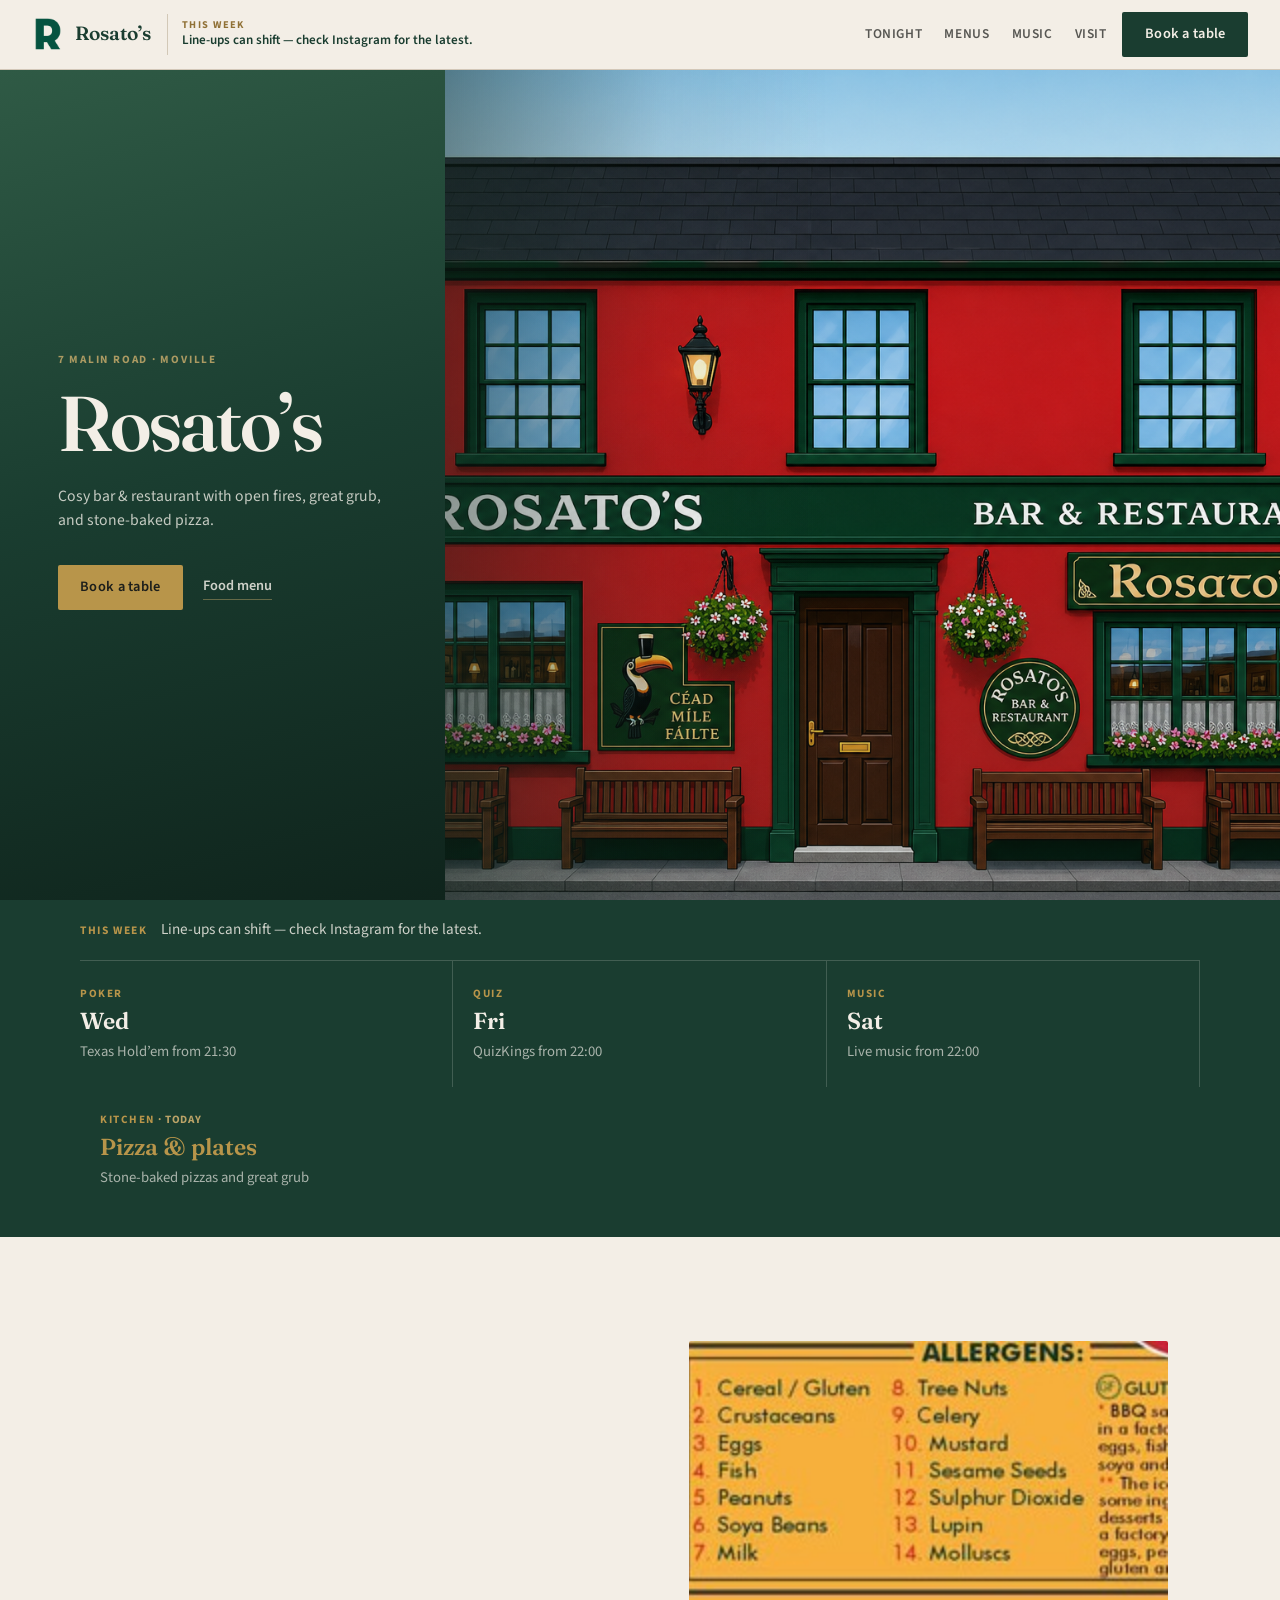
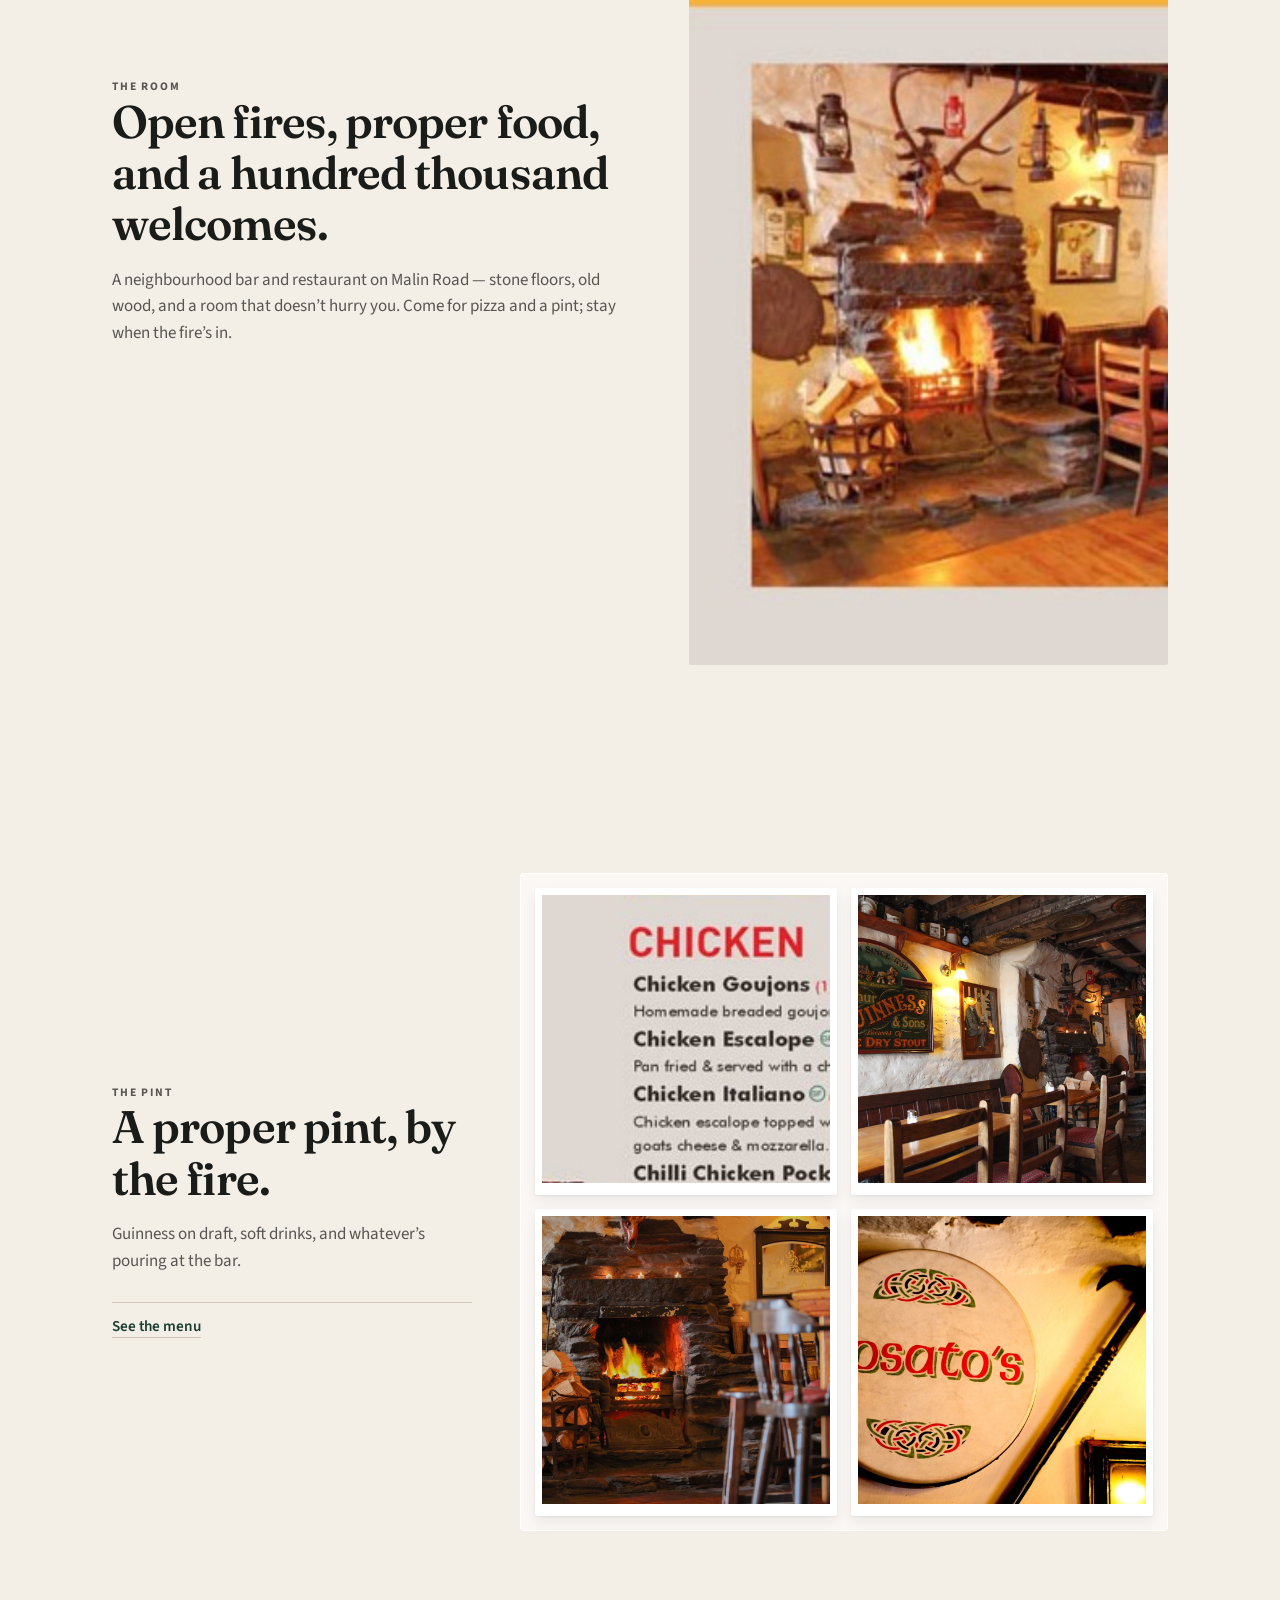
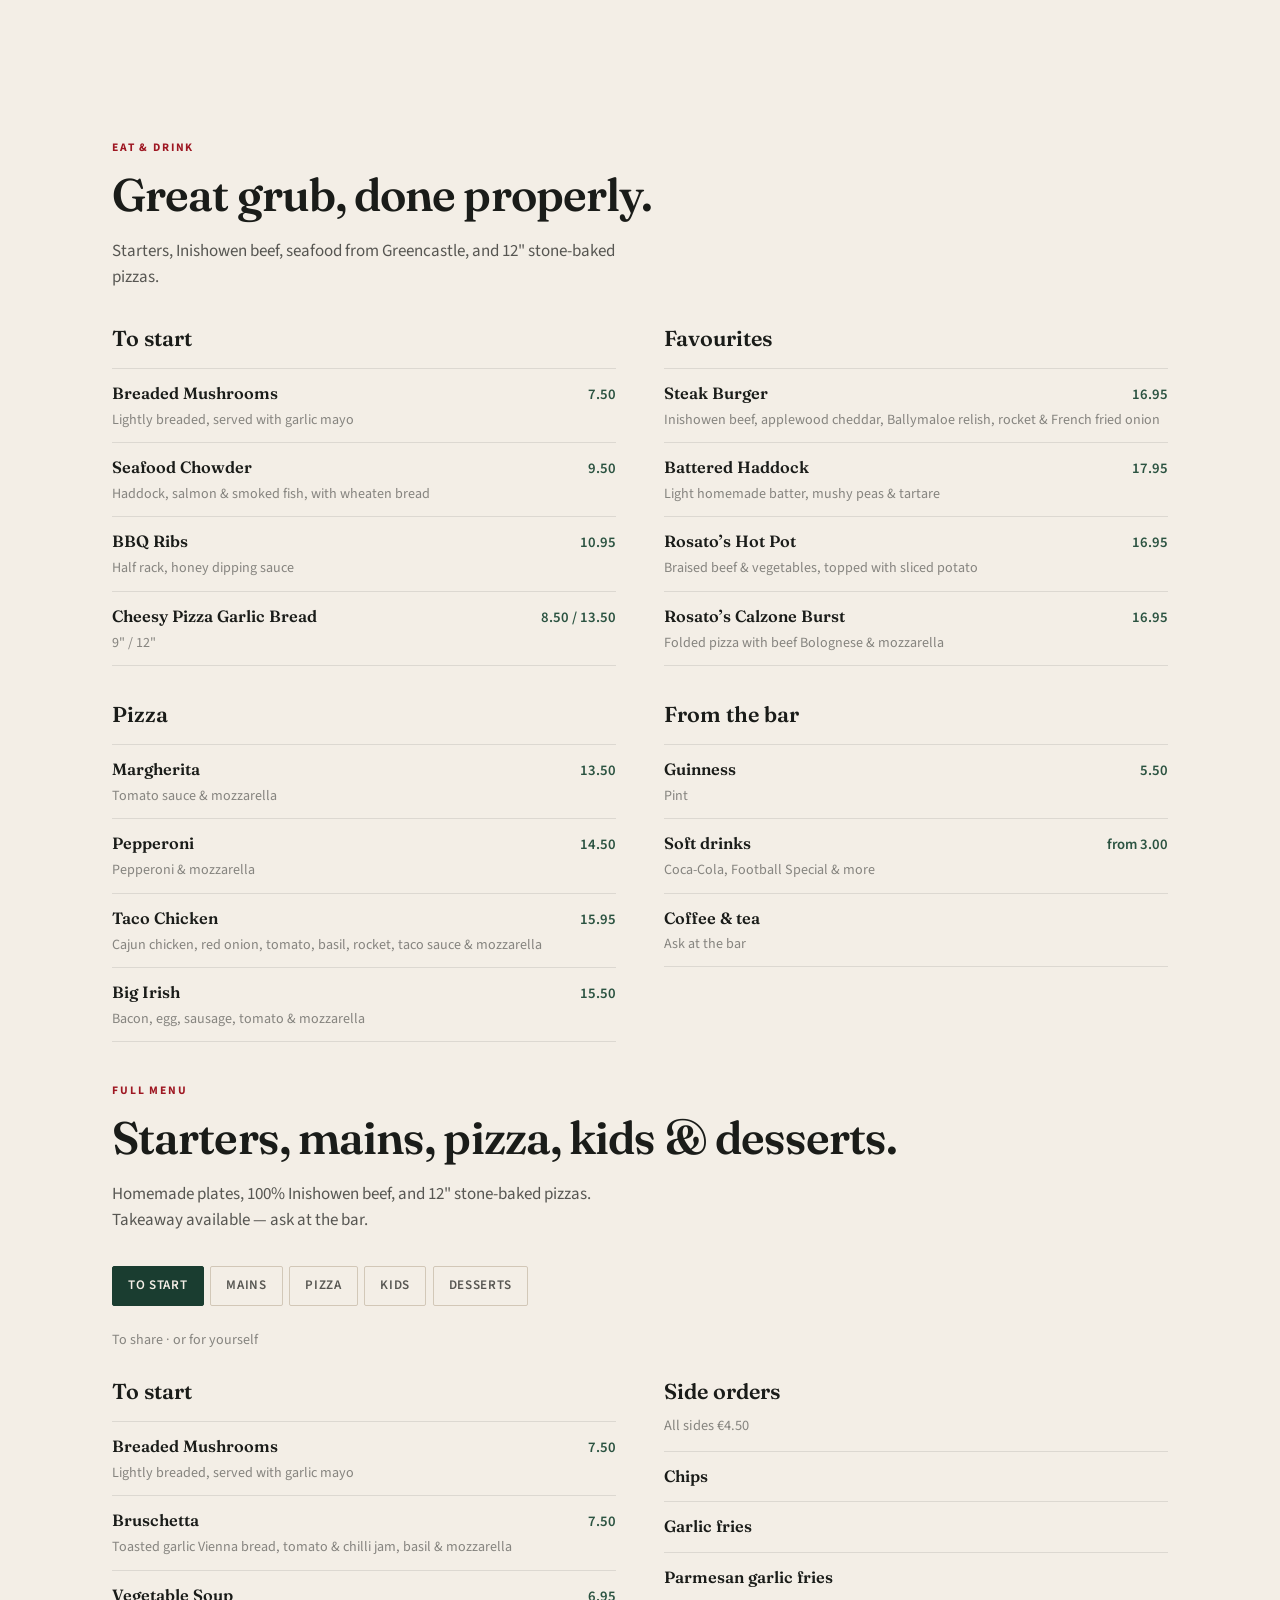
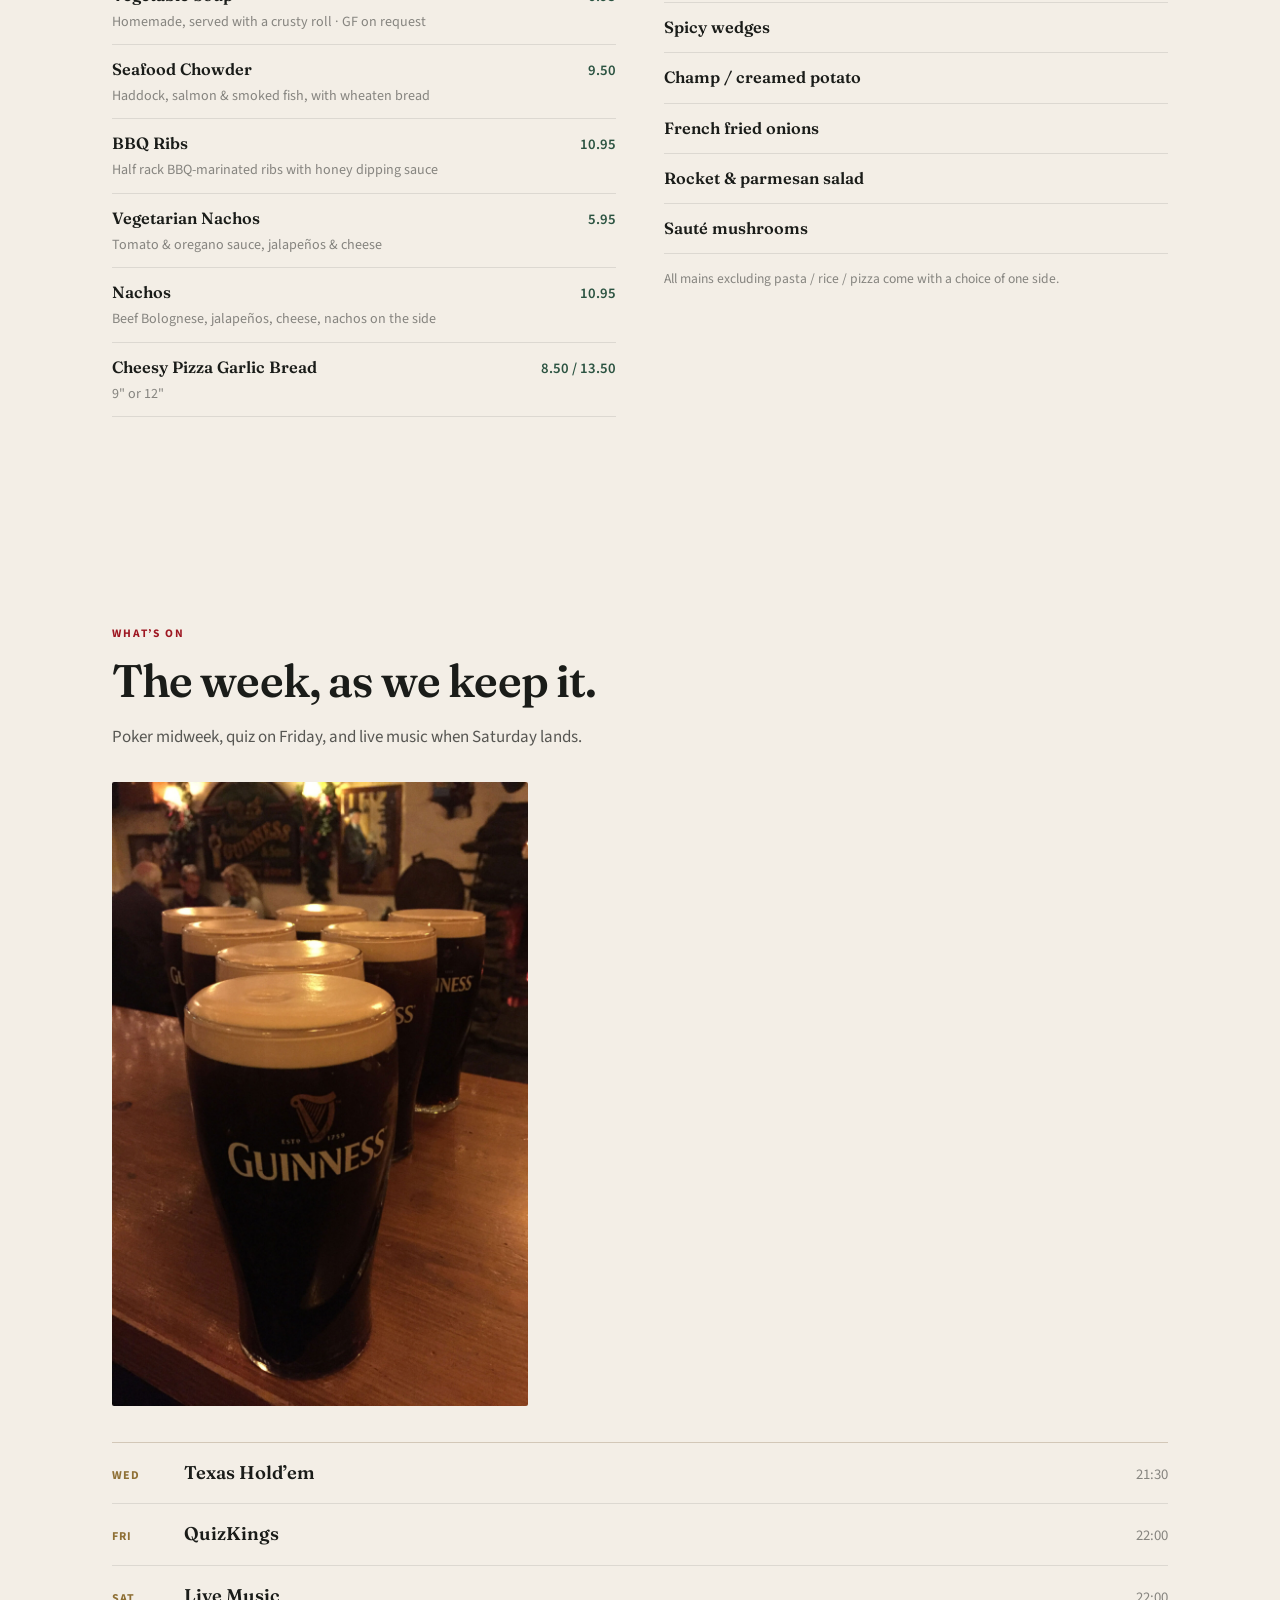
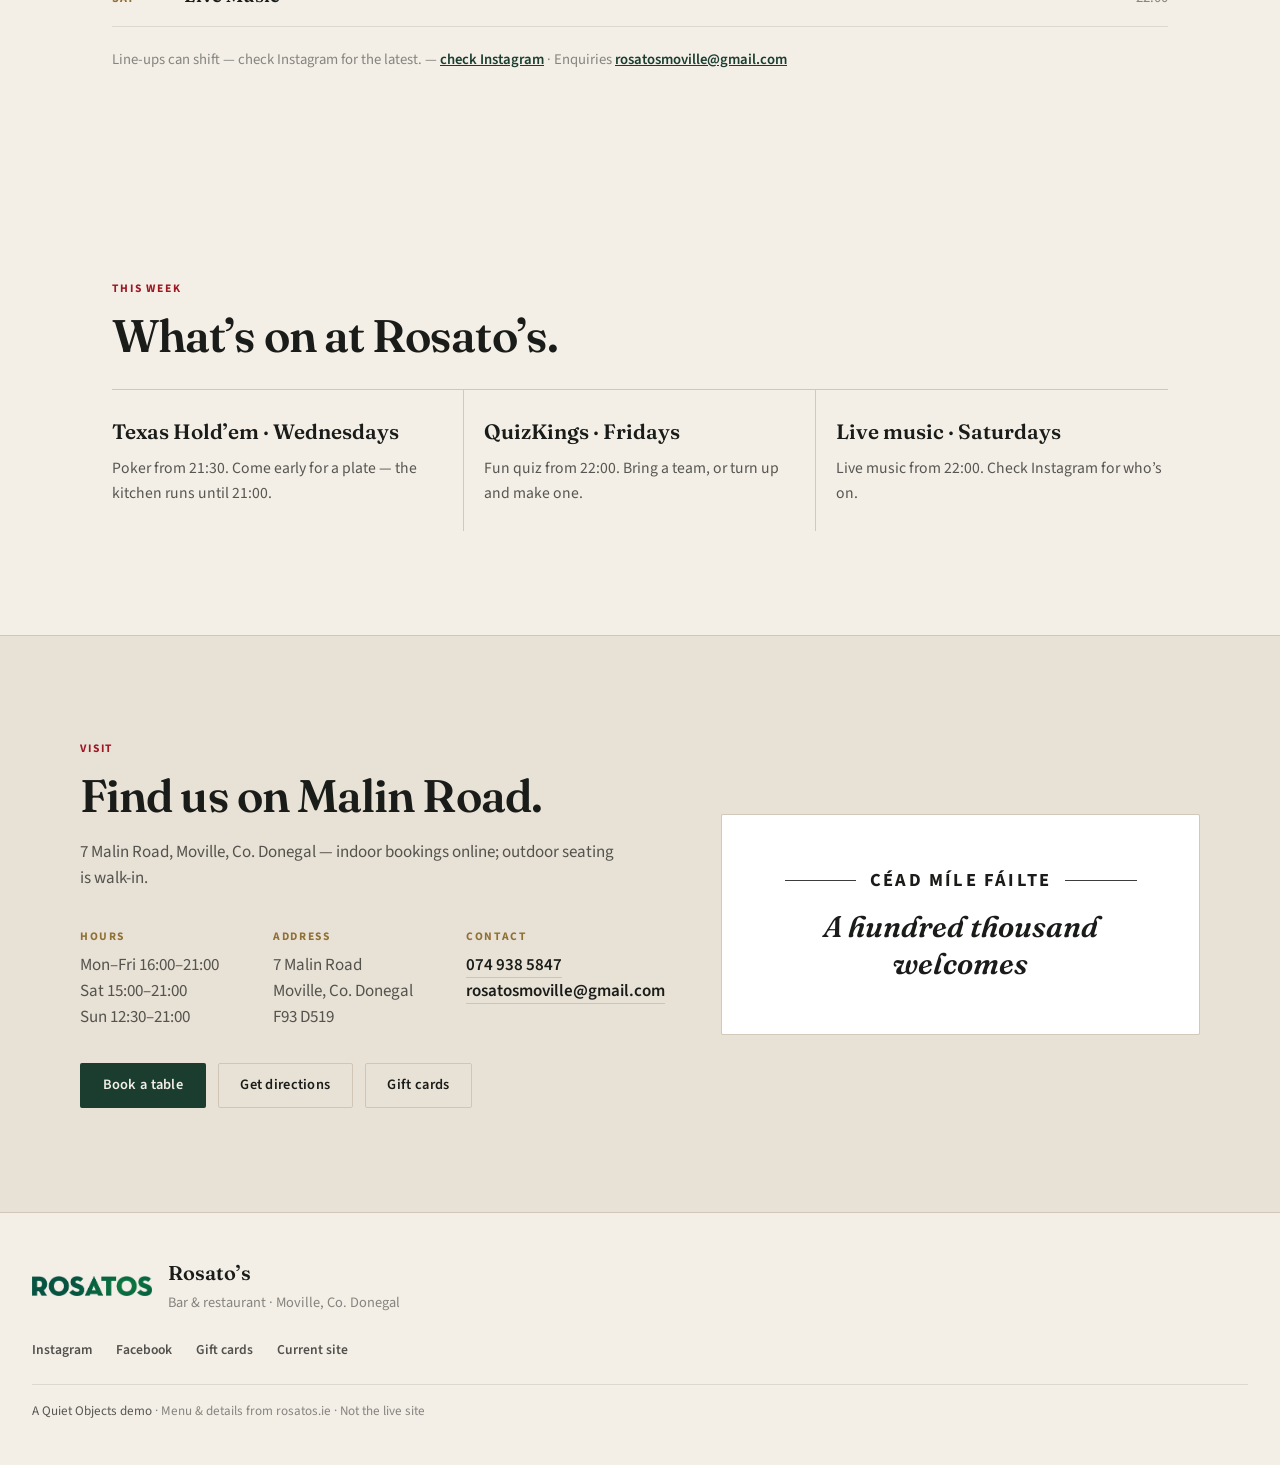
==== commit fffd5892: "Rebuild Hearth template as Rosato’s Moville Swap Dubliner demo content for Rosato’s brand, façade he" ====
--- a/index.html
+++ b/index.html
@@ -5,9 +5,9 @@
     <meta name="viewport" content="width=device-width, initial-scale=1.0" />
     <meta
       name="description"
-      content="The Dubliner Boston — from award winning Chef Aidan McGee. Modern Irish Hospitality. Lunch, Dinner & Brunch on weekends including a traditional Sunday roast. Boston’s best pint of Guinness."
+      content="Rosato’s Bar & Restaurant, Moville — open fires, great grub, stone-baked pizza, and a proper welcome on Malin Road."
     />
-    <title>The Hearth · Moville</title>
+    <title>Rosato’s · Moville</title>
     <link rel="preconnect" href="https://fonts.googleapis.com" />
     <link rel="preconnect" href="https://fonts.gstatic.com" crossorigin />
     <link
@@ -21,12 +21,12 @@
 
     <header class="site-header" id="site-header">
       <a class="brand" href="#top">
-        <img src="./images/logo.png" alt="" width="48" height="58" />
-        <span>The Dubliner</span>
+        <img src="./images/mark-r.png" alt="" width="40" height="40" />
+        <span>Rosato’s</span>
       </a>
       <a class="tonight-cue" id="tonight-cue" href="#tonight">
         <span class="tonight-cue__label" data-tonight-label>Tonight</span>
-        <span class="tonight-cue__line" data-tonight-line>Live music Wed–Sunday</span>
+        <span class="tonight-cue__line" data-tonight-line>See what’s on</span>
       </a>
       <nav class="site-nav" id="site-nav">
         <a href="#tonight">Tonight</a>
@@ -36,10 +36,10 @@
       </nav>
       <a
         class="btn btn--gold"
-        href="https://www.opentable.com/r/the-dubliner-irish-pub-and-restaurant-reservations-boston?restref=1246279&lang=en-US&ot_source=Restaurant%20website"
+        href="https://rosatos.ie/book-now/"
         target="_blank"
         rel="noreferrer"
-        >Reservations</a
+        >Book a table</a
       >
       <button class="nav-toggle" type="button" aria-expanded="false" aria-controls="site-nav">
         <span class="sr-only">Menu</span>
@@ -50,30 +50,29 @@
     <main id="main">
       <section id="top" class="hero">
         <div class="hero__panel">
-          <p class="hero__place">2 Center Plaza · Boston, MA</p>
-          <h1>The Dubliner</h1>
+          <p class="hero__place">7 Malin Road · Moville</p>
+          <h1>Rosato’s</h1>
           <p class="hero__line">
-            From award winning Chef Aidan McGee. Modern Irish Hospitality. Lunch, Dinner &amp; Brunch
-            on weekends including a traditional Sunday roast.
+            Cosy bar &amp; restaurant with open fires, great grub, and stone-baked pizza.
           </p>
           <div class="hero__actions">
             <a
               class="btn btn--gold"
-              href="https://www.opentable.com/r/the-dubliner-irish-pub-and-restaurant-reservations-boston?restref=1246279&lang=en-US&ot_source=Restaurant%20website"
+              href="https://rosatos.ie/book-now/"
               target="_blank"
               rel="noreferrer"
-              >Reservations</a
+              >Book a table</a
             >
-            <a class="hero__menu-link" href="#menus">Food Menu</a>
+            <a class="hero__menu-link" href="#menus">Food menu</a>
           </div>
         </div>
         <figure class="hero__media">
           <img
             class="hero__img"
-            src="./images/hero-pour.jpg"
-            alt="A Guinness pour at the bar, The Dubliner Boston"
-            width="1920"
-            height="1080"
+            src="./images/hero-rosatos.png"
+            alt="Illustration of Rosato’s red façade on Malin Road, Moville"
+            width="1536"
+            height="1024"
             fetchpriority="high"
           />
         </figure>
@@ -82,25 +81,45 @@
       <section class="board" id="tonight" aria-label="What’s on">
         <p class="board__kicker" id="board-kicker">
           <strong data-tonight-label>Tonight</strong>
-          <span data-tonight-detail>Live Music Wed–Sunday · Traditional Sunday roast from 12pm · Trivia on Tuesday nights</span>
+          <span data-tonight-detail>Poker Wed · Quiz Fri · Live music Sat</span>
         </p>
         <div class="board__grid" data-board-grid></div>
+      </section>
+
+      <section class="section room" id="room">
+        <div class="room__copy">
+          <p class="eyebrow">The room</p>
+          <h2>Open fires, proper food, and a hundred thousand welcomes.</h2>
+          <p>
+            A neighbourhood bar and restaurant on Malin Road — stone floors, old wood, and a room
+            that doesn’t hurry you. Come for pizza and a pint; stay when the fire’s in.
+          </p>
+        </div>
+        <figure class="room__media">
+          <img
+            src="./images/fire.jpg"
+            alt="Open fire burning in the hearth at Rosato’s"
+            width="1070"
+            height="924"
+            loading="lazy"
+          />
+        </figure>
       </section>
 
       <section class="section pint" id="pint">
         <div class="pint__copy">
           <p class="eyebrow">The pint</p>
-          <h2>Boston’s best pint of Guinness.</h2>
-          <p>Check out our beer list or craft cocktail menu.</p>
+          <h2>A proper pint, by the fire.</h2>
+          <p>Guinness on draft, soft drinks, and whatever’s pouring at the bar.</p>
           <p class="pint__aside">
-            <a href="#menus">See drinks</a>
+            <a href="#menus">See the menu</a>
           </p>
         </div>
-        <div class="pint__montage" aria-label="Pints at The Dubliner">
+        <div class="pint__montage" aria-label="Rosato’s — pints, plates, and the room">
           <figure>
             <img
-              src="./images/pint-grid-1.jpg"
-              alt="A settled pint of Guinness in a The Dubliner Boston glass"
+              src="./images/grid-pint.jpg"
+              alt="A pint of Guinness and a cocktail at Rosato’s"
               width="900"
               height="900"
               loading="lazy"
@@ -108,8 +127,8 @@
           </figure>
           <figure>
             <img
-              src="./images/pint-grid-2.jpg"
-              alt="A birthday candle in a pint at The Dubliner"
+              src="./images/exterior.jpg"
+              alt="Rosato’s red exterior on Malin Road"
               width="900"
               height="900"
               loading="lazy"
@@ -117,8 +136,8 @@
           </figure>
           <figure>
             <img
-              src="./images/pint-grid-3.jpg"
-              alt="A fresh pour beside the Guinness harp tap"
+              src="./images/bar.jpg"
+              alt="The bar at Rosato’s"
               width="900"
               height="900"
               loading="lazy"
@@ -126,8 +145,8 @@
           </figure>
           <figure>
             <img
-              src="./images/pint-grid-4.jpg"
-              alt="A round of pints on the bar at The Dubliner"
+              src="./images/food.jpg"
+              alt="A plate from the kitchen at Rosato’s"
               width="900"
               height="900"
               loading="lazy"
@@ -136,486 +155,347 @@
         </div>
       </section>
 
-      <section class="section menus menus--light" id="favourites" aria-label="Light menu">
+      <section class="section menus menus--light" id="favourites" aria-label="Favourites">
         <div data-light-menu></div>
       </section>
 
       <section class="section menus" id="menus">
         <div class="menus__intro">
-          <p class="eyebrow">Full menus</p>
-          <h2>Brunch, Lunch, Dinner, Drinks &amp; Sunday Roast.</h2>
+          <p class="eyebrow">Full menu</p>
+          <h2>Starters, mains, pizza, kids &amp; desserts.</h2>
           <p class="lede">
-            From award winning Chef Aidan McGee — Modern Irish Hospitality. Menu pricing does not
-            include 3% hospitality fee.
+            Homemade plates, 100% Inishowen beef, and 12&quot; stone-baked pizzas. Takeaway available —
+            ask at the bar.
           </p>
         </div>
 
         <div class="menu-services" role="tablist" aria-label="Menu">
-          <button type="button" class="is-active" data-menu="brunch" role="tab" aria-selected="true">Brunch</button>
-          <button type="button" data-menu="lunch" role="tab" aria-selected="false">Lunch</button>
-          <button type="button" data-menu="dinner" role="tab" aria-selected="false">Dinner</button>
-          <button type="button" data-menu="drinks" role="tab" aria-selected="false">Drinks</button>
-          <button type="button" data-menu="roast" role="tab" aria-selected="false">Sunday Roast</button>
-        </div>
-
-        <!-- BRUNCH — from their Brunch menu -->
-        <div class="menu-panel is-active" id="menu-brunch" data-panel="brunch" role="tabpanel">
-          <p class="menu-meta">10am–2pm · Weekend brunch · Patio seating available</p>
+          <button type="button" class="is-active" data-menu="start" role="tab" aria-selected="true">
+            To start
+          </button>
+          <button type="button" data-menu="mains" role="tab" aria-selected="false">Mains</button>
+          <button type="button" data-menu="pizza" role="tab" aria-selected="false">Pizza</button>
+          <button type="button" data-menu="kids" role="tab" aria-selected="false">Kids</button>
+          <button type="button" data-menu="desserts" role="tab" aria-selected="false">Desserts</button>
+        </div>
+
+        <div class="menu-panel is-active" id="menu-start" data-panel="start" role="tabpanel">
+          <p class="menu-meta">To share · or for yourself</p>
+          <div class="menu-columns">
+            <div class="menu-block">
+              <h3>To start</h3>
+              <ul class="menu-list">
+                <li>
+                  <div class="menu-item"><strong>Breaded Mushrooms</strong><span class="price">7.50</span></div>
+                  <span>Lightly breaded, served with garlic mayo</span>
+                </li>
+                <li>
+                  <div class="menu-item"><strong>Bruschetta</strong><span class="price">7.50</span></div>
+                  <span>Toasted garlic Vienna bread, tomato &amp; chilli jam, basil &amp; mozzarella</span>
+                </li>
+                <li>
+                  <div class="menu-item"><strong>Vegetable Soup</strong><span class="price">6.95</span></div>
+                  <span>Homemade, served with a crusty roll · GF on request</span>
+                </li>
+                <li>
+                  <div class="menu-item"><strong>Seafood Chowder</strong><span class="price">9.50</span></div>
+                  <span>Haddock, salmon &amp; smoked fish, with wheaten bread</span>
+                </li>
+                <li>
+                  <div class="menu-item"><strong>BBQ Ribs</strong><span class="price">10.95</span></div>
+                  <span>Half rack BBQ-marinated ribs with honey dipping sauce</span>
+                </li>
+                <li>
+                  <div class="menu-item"><strong>Vegetarian Nachos</strong><span class="price">5.95</span></div>
+                  <span>Tomato &amp; oregano sauce, jalapeños &amp; cheese</span>
+                </li>
+                <li>
+                  <div class="menu-item"><strong>Nachos</strong><span class="price">10.95</span></div>
+                  <span>Beef Bolognese, jalapeños, cheese, nachos on the side</span>
+                </li>
+                <li>
+                  <div class="menu-item"><strong>Cheesy Pizza Garlic Bread</strong><span class="price">8.50 / 13.50</span></div>
+                  <span>9&quot; or 12&quot;</span>
+                </li>
+              </ul>
+            </div>
+            <div class="menu-block">
+              <h3>Side orders</h3>
+              <p class="menu-block__note">All sides €4.50</p>
+              <ul class="menu-list">
+                <li><div class="menu-item"><strong>Chips</strong></div></li>
+                <li><div class="menu-item"><strong>Garlic fries</strong></div></li>
+                <li><div class="menu-item"><strong>Parmesan garlic fries</strong></div></li>
+                <li><div class="menu-item"><strong>Spicy wedges</strong></div></li>
+                <li><div class="menu-item"><strong>Champ / creamed potato</strong></div></li>
+                <li><div class="menu-item"><strong>French fried onions</strong></div></li>
+                <li><div class="menu-item"><strong>Rocket &amp; parmesan salad</strong></div></li>
+                <li><div class="menu-item"><strong>Sauté mushrooms</strong></div></li>
+              </ul>
+              <p class="menu-note">All mains excluding pasta / rice / pizza come with a choice of one side.</p>
+            </div>
+          </div>
+        </div>
+
+        <div class="menu-panel" id="menu-mains" data-panel="mains" role="tabpanel" hidden>
+          <p class="menu-meta">100% Inishowen beef · seafood from nearby Greencastle</p>
+          <div class="menu-columns">
+            <div class="menu-block">
+              <h3>Chicken</h3>
+              <ul class="menu-list">
+                <li>
+                  <div class="menu-item"><strong>Chicken Goujons</strong><span class="price">17.50</span></div>
+                  <span>Homemade breaded goujons with a choice of dip</span>
+                </li>
+                <li>
+                  <div class="menu-item"><strong>Chicken Escalope</strong><span class="price">17.50</span></div>
+                  <span>Pan-fried, choice of sauces · GF</span>
+                </li>
+                <li>
+                  <div class="menu-item"><strong>Chicken Italiano</strong><span class="price">18.90</span></div>
+                  <span>Escalope with pesto, sun-dried tomatoes, goat’s cheese &amp; mozzarella · GF</span>
+                </li>
+                <li>
+                  <div class="menu-item"><strong>Chilli Chicken Pocket</strong><span class="price">16.50</span></div>
+                  <span>Spicy chilli chicken in pitta with salad, hot chilli sauce &amp; sour cream</span>
+                </li>
+                <li>
+                  <div class="menu-item"><strong>Thai Green Chicken Curry</strong><span class="price">19.50</span></div>
+                  <span>Strips of chicken breast in a spicy curry sauce with rice &amp; naan</span>
+                </li>
+                <li>
+                  <div class="menu-item"><strong>Chicken Burger</strong><span class="price">17.50</span></div>
+                  <span>Brioche, applewood cheddar, rocket, French fried onion &amp; taco sauce</span>
+                </li>
+                <li>
+                  <div class="menu-item"><strong>Chicken Carbonara</strong><span class="price">16.95</span></div>
+                  <span>Chicken, bacon &amp; mushrooms in a creamy sauce with garlic bread</span>
+                </li>
+              </ul>
+            </div>
+            <div class="menu-block">
+              <h3>Beef</h3>
+              <ul class="menu-list">
+                <li>
+                  <div class="menu-item"><strong>Pasta Bolognese</strong><span class="price">16.50</span></div>
+                  <span>Homemade, with garlic bread</span>
+                </li>
+                <li>
+                  <div class="menu-item"><strong>Beef Lasagne</strong><span class="price">16.95</span></div>
+                  <span>Generous layers of Bolognese, pasta &amp; cheese sauce</span>
+                </li>
+                <li>
+                  <div class="menu-item"><strong>Rosato’s Hot Pot</strong><span class="price">16.95</span></div>
+                  <span>Braised beef &amp; vegetables topped with sliced potato · GF</span>
+                </li>
+                <li>
+                  <div class="menu-item"><strong>Steak Burger</strong><span class="price">16.95</span></div>
+                  <span>Inishowen beef, applewood cheddar, Ballymaloe relish, rocket &amp; French fried onion</span>
+                </li>
+                <li>
+                  <div class="menu-item"><strong>10oz Sirloin Steak</strong><span class="price">31.95</span></div>
+                  <span>Inishowen dry-aged beef (28–35 day), sauté onions &amp; choice of sauce</span>
+                </li>
+              </ul>
+            </div>
+            <div class="menu-block">
+              <h3>Fish</h3>
+              <ul class="menu-list">
+                <li>
+                  <div class="menu-item"><strong>Battered Haddock</strong><span class="price">17.95</span></div>
+                  <span>Light homemade batter, mushy peas &amp; tartare</span>
+                </li>
+                <li>
+                  <div class="menu-item"><strong>Goujons of Hake</strong><span class="price">18.95</span></div>
+                  <span>Locally caught, lightly battered, with tartare</span>
+                </li>
+                <li>
+                  <div class="menu-item"><strong>Cajun Salmon</strong><span class="price">22.50</span></div>
+                  <span>On noodles with charred asparagus &amp; honey-lime dressing</span>
+                </li>
+              </ul>
+            </div>
+            <div class="menu-block">
+              <h3>Vegetarian / vegan</h3>
+              <ul class="menu-list">
+                <li>
+                  <div class="menu-item"><strong>Vegan Pasta</strong><span class="price">16.50</span></div>
+                  <span>Mediterranean roasted vegetables in tomato &amp; basil sauce with penne</span>
+                </li>
+                <li>
+                  <div class="menu-item"><strong>Vegetarian Pitta Pocket</strong><span class="price">16.50</span></div>
+                  <span>Salt &amp; chilli vegetables, salad, hot chilli sauce &amp; sour cream</span>
+                </li>
+                <li>
+                  <div class="menu-item"><strong>Vegetable Thai Green Curry</strong><span class="price">16.90</span></div>
+                  <span>Chunky vegetables in a spicy curry sauce with rice &amp; naan</span>
+                </li>
+              </ul>
+            </div>
+          </div>
+        </div>
+
+        <div class="menu-panel" id="menu-pizza" data-panel="pizza" role="tabpanel" hidden>
+          <p class="menu-meta">12&quot; stone-baked pizzas</p>
           <div class="menu-columns">
             <div class="menu-block menu-block--highlight">
-              <h3>The Sunday Roast</h3>
-              <p class="menu-block__note">Available from noon on Sundays · $28</p>
-              <ul class="menu-list">
-                <li>
-                  <div class="menu-item">
-                    <strong>Choice of roasts</strong><span class="price">28</span>
-                  </div>
-                  <span>Ask your server. Served with roast potatoes, cabbage, carrots, Yorkshire pudding &amp; gravy.</span>
-                </li>
-              </ul>
-              <figure class="menu-block__media">
-                <img
-                  src="./images/clean-roast.jpg"
-                  alt="Sunday roast at The Dubliner — beef, Yorkshire pudding, and roast potatoes"
-                  width="1600"
-                  height="1200"
-                  loading="lazy"
-                />
-              </figure>
-            </div>
-
-            <div class="menu-block">
-              <h3>Appetizers</h3>
-              <ul class="menu-list">
-                <li><div class="menu-item"><strong>Farmhouse Bread &amp; Butter</strong><span class="price">5</span></div><span>V</span></li>
-                <li><div class="menu-item"><strong>Cheesey Pearl Barley Bites</strong><span class="price">8</span></div><span>V</span></li>
-                <li><div class="menu-item"><strong>Dubliner Fried Chicken</strong><span class="price">14</span></div></li>
-                <li><div class="menu-item"><strong>House Smoked Salmon</strong><span class="price">9</span></div><span>GFO</span></li>
-                <li><div class="menu-item"><strong>Scotch Egg</strong><span class="price">10</span></div></li>
-                <li><div class="menu-item"><strong>Daily Housemade Soup</strong><span class="price">10</span></div><span>GFO</span></li>
-                <li><div class="menu-item"><strong>Irish Seafood Chowder</strong><span class="price">14</span></div></li>
-                <li><div class="menu-item"><strong>Fish Bites</strong><span class="price">9</span></div></li>
-                <li><div class="menu-item"><strong>Pigs in a Blanket</strong><span class="price">9</span></div></li>
-              </ul>
-            </div>
-
-            <div class="menu-block">
-              <h3>Egg Breakfast</h3>
-              <ul class="menu-list">
-                <li>
-                  <div class="menu-item"><strong>The Dubliner Full Irish Breakfast</strong><span class="price">21</span></div>
-                  <span>Two eggs, Irish bacon, Irish sausage, mushroom, tomato, white &amp; black pudding, Irish beans, home fries &amp; toast.</span>
-                </li>
-                <li>
-                  <div class="menu-item"><strong>The American Breakfast</strong><span class="price">15</span></div>
-                  <span>Two eggs, sausage or bacon, home fries &amp; toast.</span>
-                </li>
-                <li>
-                  <div class="menu-item"><strong>The Irish Breakfast Sandwich</strong><span class="price">15</span></div>
-                  <span>Fried egg, Irish bacon, Irish sausage, on a sub roll served with home fries.</span>
-                </li>
-                <li>
-                  <div class="menu-item"><strong>Braised Beef Hash with Eggs</strong><span class="price">16</span></div>
-                  <span>Slow cooked beef hash with two eggs, toast &amp; home fries.</span>
-                </li>
-                <li>
-                  <div class="menu-item"><strong>Baked Eggs &amp; Beans</strong><span class="price">16</span></div>
-                  <span>Harissa beans, chorizo, cilantro &amp; toast.</span>
-                </li>
-                <li>
-                  <div class="menu-item"><strong>Avocado Toast</strong><span class="price">16</span></div>
-                  <span>Grilled corn, poached eggs, radish, mustard seeds &amp; cherry tomatoes on sourdough.</span>
-                </li>
-                <li>
-                  <div class="menu-item"><strong>Eggs Benedict</strong><span class="price">18</span></div>
-                  <span>Poached eggs, toasted English muffin, carved ham, hollandaise, home fries.</span>
-                </li>
-              </ul>
-            </div>
-
-            <div class="menu-block">
-              <h3>Classics</h3>
-              <ul class="menu-list">
-                <li>
-                  <div class="menu-item"><strong>Day Boat Fish &amp; Chips</strong><span class="price">24</span></div>
-                  <span>Fresh haddock, triple cooked fries, mushy peas, tartar sauce &amp; curry sauce.</span>
-                </li>
-                <li>
-                  <div class="menu-item"><strong>Grilled Ham &amp; Cheese Toastie</strong><span class="price">14</span></div>
-                  <span>Irish batch bread, freshly sliced ham &amp; cheddar cheese.</span>
-                </li>
-                <li>
-                  <div class="menu-item"><strong>The Dubliner Beef Burger</strong><span class="price">19</span></div>
-                  <span>Tomato, lettuce mayo mix, onion ring, house ketchup on a brioche bun with skinny fries.</span>
-                </li>
-                <li>
-                  <div class="menu-item"><strong>Donegal Hill Mountain Shepherds Pie</strong><span class="price">22</span></div>
-                  <span>Classic lamb shepherds pie.</span>
-                </li>
-                <li>
-                  <div class="menu-item"><strong>Fried Chicken BLT</strong><span class="price">16</span></div>
-                  <span>Lettuce mayo mix, tomato, Irish bacon on a brioche bun with skinny fries.</span>
-                </li>
-                <li>
-                  <div class="menu-item"><strong>The Irish Fish Fry Sandwich</strong><span class="price">16</span></div>
-                  <span>Crispy battered haddock, lettuce mayo mix on a brioche bun with skinny fries.</span>
-                </li>
-              </ul>
-            </div>
-
-            <div class="menu-block">
-              <h3>From the Garden</h3>
-              <ul class="menu-list">
-                <li>
-                  <div class="menu-item"><strong>Caesar Salad</strong><span class="price">15</span></div>
-                  <span>Romaine, parmesan, Caesar dressing, croutons &amp; anchovies.</span>
-                </li>
-                <li>
-                  <div class="menu-item"><strong>Irish Iceberg Wedge</strong><span class="price">15</span></div>
-                  <span>Cashel blue, heirloom tomato, cucumber, Irish bacon, pickled onions &amp; buttermilk dressing.</span>
-                </li>
-                <li>
-                  <div class="menu-item"><strong>Beet Root Salad</strong><span class="price">15</span></div>
-                  <span>Gem lettuce, yellow &amp; red beets, goat cheese, apple, pumpkin seeds &amp; honey lime dressing.</span>
-                </li>
-              </ul>
-              <p class="menu-note">Add chicken +8 · salmon +10 · falafel +6</p>
-            </div>
-
-            <div class="menu-block">
-              <h3>Brunch Cocktails</h3>
-              <ul class="menu-list">
-                <li><div class="menu-item"><strong>House Bloody Mary</strong><span class="price">14</span></div><span>Regular, Spicy, or Pickled · bacon add $2</span></li>
-                <li><div class="menu-item"><strong>Iced Irish Coffee</strong><span class="price">14</span></div></li>
-                <li><div class="menu-item"><strong>Executive Mimosa</strong><span class="price">14</span></div></li>
-                <li><div class="menu-item"><strong>Peach Bellini</strong><span class="price">14</span></div></li>
-                <li><div class="menu-item"><strong>Iced Dee’spresso Martini</strong><span class="price">15</span></div></li>
-                <li><div class="menu-item"><strong>Limoncello Spritz</strong><span class="price">14</span></div></li>
-                <li><div class="menu-item"><strong>Pink Gin &amp; Tonic</strong><span class="price">14</span></div></li>
-              </ul>
-            </div>
-          </div>
-        </div>
-
-        <!-- LUNCH — from their Lunch menu -->
-        <div class="menu-panel" id="menu-lunch" data-panel="lunch" role="tabpanel" hidden>
-          <p class="menu-meta">Lunch · Downtown Boston</p>
+              <h3>From the oven</h3>
+              <ul class="menu-list">
+                <li>
+                  <div class="menu-item"><strong>Margherita</strong><span class="price">13.50</span></div>
+                  <span>Tomato sauce &amp; mozzarella</span>
+                </li>
+                <li>
+                  <div class="menu-item"><strong>Pepperoni</strong><span class="price">14.50</span></div>
+                  <span>Pepperoni &amp; mozzarella</span>
+                </li>
+                <li>
+                  <div class="menu-item"><strong>Hot Chorizo</strong><span class="price">15.50</span></div>
+                  <span>Chorizo, jalapeños &amp; mozzarella</span>
+                </li>
+                <li>
+                  <div class="menu-item"><strong>BBQ Chicken</strong><span class="price">14.95</span></div>
+                  <span>BBQ sauce, chicken &amp; mozzarella</span>
+                </li>
+                <li>
+                  <div class="menu-item"><strong>Pollo</strong><span class="price">14.95</span></div>
+                  <span>Chicken, ham &amp; mozzarella</span>
+                </li>
+                <li>
+                  <div class="menu-item"><strong>Hawaiian</strong><span class="price">14.95</span></div>
+                  <span>Ham, pineapple &amp; mozzarella</span>
+                </li>
+                <li>
+                  <div class="menu-item"><strong>Taco Chicken</strong><span class="price">15.95</span></div>
+                  <span>Cajun chicken, red onion, tomato, basil, rocket, taco sauce &amp; mozzarella</span>
+                </li>
+                <li>
+                  <div class="menu-item"><strong>Hot ’n’ Spicy Chicken</strong><span class="price">15.50</span></div>
+                  <span>Chicken, onions, chilli flakes, jalapeños &amp; mozzarella</span>
+                </li>
+                <li>
+                  <div class="menu-item"><strong>Hot ’n’ Spicy Pepperoni</strong><span class="price">15.50</span></div>
+                  <span>Pepperoni, onions, chilli flakes, jalapeños &amp; mozzarella</span>
+                </li>
+              </ul>
+            </div>
+            <div class="menu-block">
+              <h3>More pizzas</h3>
+              <ul class="menu-list">
+                <li>
+                  <div class="menu-item"><strong>Seafood</strong><span class="price">16.50</span></div>
+                  <span>Cod, salmon, smoked haddock &amp; mozzarella</span>
+                </li>
+                <li>
+                  <div class="menu-item"><strong>Italiano</strong><span class="price">15.95</span></div>
+                  <span>Chicken, pesto, sun-dried tomatoes, goat’s cheese &amp; mozzarella</span>
+                </li>
+                <li>
+                  <div class="menu-item"><strong>Veggie</strong><span class="price">15.50</span></div>
+                  <span>Onions, mushroom, peppers, sun-dried tomatoes &amp; mozzarella</span>
+                </li>
+                <li>
+                  <div class="menu-item"><strong>Vegan</strong><span class="price">14.95</span></div>
+                  <span>Olives, peppers, onions, sun-dried tomato &amp; rocket</span>
+                </li>
+                <li>
+                  <div class="menu-item"><strong>Four Cheese</strong><span class="price">15.50</span></div>
+                  <span>Goat’s, Stilton, smoked applewood cheddar &amp; mozzarella</span>
+                </li>
+                <li>
+                  <div class="menu-item"><strong>Meat Feast</strong><span class="price">16.50</span></div>
+                  <span>Pepperoni, salami, chorizo, sausage &amp; mozzarella</span>
+                </li>
+                <li>
+                  <div class="menu-item"><strong>Rosato’s Calzone Burst</strong><span class="price">16.95</span></div>
+                  <span>Folded pizza filled with beef Bolognese &amp; mozzarella</span>
+                </li>
+                <li>
+                  <div class="menu-item"><strong>Big Irish</strong><span class="price">15.50</span></div>
+                  <span>Bacon, egg, sausage, tomato &amp; mozzarella</span>
+                </li>
+                <li>
+                  <div class="menu-item"><strong>Chilli Chicken</strong><span class="price">15.50</span></div>
+                  <span>Marinated chilli chicken, rocket, sour cream &amp; mozzarella</span>
+                </li>
+              </ul>
+              <p class="menu-note">Extra veg toppings €1.50 · extra meat toppings €2.00</p>
+            </div>
+          </div>
+        </div>
+
+        <div class="menu-panel" id="menu-kids" data-panel="kids" role="tabpanel" hidden>
+          <p class="menu-meta">For under 12s</p>
           <div class="menu-columns">
             <div class="menu-block">
-              <h3>Oysters</h3>
-              <ul class="menu-list">
-                <li><div class="menu-item"><strong>Seasonal Coastal Oysters</strong><span class="price">3 / 16 / 28</span></div><span>Each · ½ dozen · dozen · GF</span></li>
-              </ul>
-            </div>
-
-            <div class="menu-block">
-              <h3>Appetizers</h3>
-              <ul class="menu-list">
-                <li>
-                  <div class="menu-item"><strong>Farmhouse Bread &amp; Butter</strong><span class="price">5</span></div>
-                  <span>Homemade Irish soda bread &amp; dinner rolls with Kerrygold butter. V</span>
-                </li>
-                <li>
-                  <div class="menu-item"><strong>Cheesey Pearl Barley Bites</strong><span class="price">8</span></div>
-                  <span>With parsley aioli. V</span>
-                </li>
-                <li>
-                  <div class="menu-item"><strong>Dubliner Fried Chicken</strong><span class="price">14</span></div>
-                  <span>Served with curry sauce.</span>
-                </li>
-                <li>
-                  <div class="menu-item"><strong>House Smoked Salmon</strong><span class="price">9</span></div>
-                  <span>Capers &amp; horseradish cream, with crispy bread. GFO</span>
-                </li>
-                <li>
-                  <div class="menu-item"><strong>Pigs in a Blanket</strong><span class="price">9</span></div>
-                  <span>Puff pastry wrapped sausage &amp; Coleman’s mustard.</span>
-                </li>
-                <li>
-                  <div class="menu-item"><strong>Scotch Egg</strong><span class="price">9</span></div>
-                  <span>Soft boiled egg wrapped in sausage &amp; breadcrumbs, with apple sauce.</span>
-                </li>
-                <li>
-                  <div class="menu-item"><strong>Fish Bites</strong><span class="price">9</span></div>
-                  <span>Breaded haddock pieces with spicy mayo.</span>
-                </li>
-                <li>
-                  <div class="menu-item"><strong>Daily House Made Soup</strong><span class="price">10</span></div>
-                  <span>Served with Irish soda bread &amp; Kerrygold butter. GFO</span>
-                </li>
-                <li>
-                  <div class="menu-item"><strong>Irish Seafood Chowder</strong><span class="price">14</span></div>
-                  <span>Mussels, clams, shrimp, smoked haddock &amp; salmon, with Irish soda bread.</span>
-                </li>
-                <li>
-                  <div class="menu-item"><strong>Chicken &amp; Mushroom Puff Pastry</strong><span class="price">14</span></div>
-                  <span>Topped with parmesan cheese.</span>
-                </li>
-              </ul>
-            </div>
-
-            <div class="menu-block">
-              <h3>Sandwiches</h3>
-              <p class="menu-block__note">Available as a wrap · choice of fries or cup of soup</p>
-              <ul class="menu-list">
-                <li>
-                  <div class="menu-item"><strong>Reuben Sandwich</strong><span class="price">16</span></div>
-                  <span>Sauerkraut, mustard, Thousand Island on rye.</span>
-                </li>
-                <li>
-                  <div class="menu-item"><strong>Roast Beef on Sourdough</strong><span class="price">16</span></div>
-                  <span>Horseradish cream, arugula, pesto.</span>
-                </li>
-                <li>
-                  <div class="menu-item"><strong>Fried Chicken BLT</strong><span class="price">14</span></div>
-                  <span>Lettuce mayo mix, tomato, Irish bacon on brioche.</span>
-                </li>
-                <li>
-                  <div class="menu-item"><strong>Grilled Focaccia</strong><span class="price">14</span></div>
-                  <span>Sun-dried tomato, mozzarella, arugula &amp; pesto.</span>
-                </li>
-                <li>
-                  <div class="menu-item"><strong>Dubliner Chicken Salad Sandwich</strong><span class="price">14</span></div>
-                  <span>Shredded chicken, mayo, celery, crisp apple mix on toasted rye.</span>
-                </li>
-                <li>
-                  <div class="menu-item"><strong>Spinach Falafel Wrap</strong><span class="price">15</span></div>
-                  <span>Tomato, lettuce, hummus &amp; Greek yogurt dressing.</span>
-                </li>
-                <li>
-                  <div class="menu-item"><strong>Turkey Avocado BLT</strong><span class="price">16</span></div>
-                  <span>Oven roasted turkey, avocado, bacon, lettuce, tomato on ciabatta.</span>
-                </li>
-                <li>
-                  <div class="menu-item"><strong>The Irish Fish Fry Sandwich</strong><span class="price">16</span></div>
-                  <span>Fresh haddock, lettuce mayo mix, tartar sauce, on a brioche bun.</span>
-                </li>
-                <li>
-                  <div class="menu-item"><strong>Grilled Ham and Cheese Toastie</strong><span class="price">14</span></div>
-                  <span>On Brennan’s Irish batch bread.</span>
-                </li>
-              </ul>
-            </div>
-
-            <div class="menu-block">
-              <h3>Classics</h3>
-              <ul class="menu-list">
-                <li>
-                  <div class="menu-item"><strong>Day Boat Fish &amp; Chips</strong><span class="price">22</span></div>
-                  <span>Fresh haddock, triple cooked fries, mushy peas, tartar sauce &amp; curry sauce.</span>
-                </li>
-                <li>
-                  <div class="menu-item"><strong>The Dubliner Beef Burger</strong><span class="price">19</span></div>
-                  <span>Tomato, lettuce mayo mix, house ketchup, onion ring on brioche with fries.</span>
-                </li>
-                <li>
-                  <div class="menu-item"><strong>Shepherds Pie</strong><span class="price">22</span></div>
-                  <span>Classic lamb shepherds pie.</span>
-                </li>
-                <li>
-                  <div class="menu-item"><strong>Guinness Beef Stew</strong><span class="price">22</span></div>
-                  <span>Slow cooked beef, Guinness gravy, carrots &amp; potatoes.</span>
-                </li>
-                <li>
-                  <div class="menu-item"><strong>Roasted Salmon Risotto</strong><span class="price">25</span></div>
-                  <span>Roasted butternut squash &amp; wild mushroom. GF</span>
-                </li>
-              </ul>
-            </div>
-
-            <div class="menu-block">
-              <h3>Sides</h3>
-              <ul class="menu-list">
-                <li><div class="menu-item"><strong>Triple Cooked Fries</strong><span class="price">8</span></div></li>
-                <li><div class="menu-item"><strong>Skinny Fries</strong><span class="price">6</span></div></li>
-                <li><div class="menu-item"><strong>Mashed Potatoes</strong><span class="price">7</span></div></li>
-                <li><div class="menu-item"><strong>Sautéed Carrots</strong><span class="price">6</span></div></li>
-                <li><div class="menu-item"><strong>Side Salad</strong><span class="price">8</span></div></li>
-                <li><div class="menu-item"><strong>Tender Stem Broccoli</strong><span class="price">7</span></div></li>
-                <li><div class="menu-item"><strong>Fried Garlic Potatoes</strong><span class="price">7</span></div></li>
-              </ul>
-              <p class="menu-note">See your server for dessert menu &amp; specials.</p>
-            </div>
-          </div>
-        </div>
-
-        <!-- DINNER -->
-        <div class="menu-panel" id="menu-dinner" data-panel="dinner" role="tabpanel" hidden>
-          <p class="menu-meta">Dinner · Guest Favourites · from Chef Aidan McGee</p>
+              <h3>Pizza &amp; pasta</h3>
+              <ul class="menu-list">
+                <li>
+                  <div class="menu-item"><strong>9&quot; Margherita</strong><span class="price">8.50</span></div>
+                </li>
+                <li>
+                  <div class="menu-item"><strong>9&quot; Pizza (2 toppings)</strong><span class="price">9.50</span></div>
+                </li>
+                <li>
+                  <div class="menu-item"><strong>Pasta Bolognese</strong><span class="price">8.50</span></div>
+                  <span>With garlic bread</span>
+                </li>
+              </ul>
+            </div>
+            <div class="menu-block">
+              <h3>Mains</h3>
+              <p class="menu-block__note">
+                Served with chips, garlic fries, creamed potato, pasta or rice
+              </p>
+              <ul class="menu-list">
+                <li><div class="menu-item"><strong>Chicken Nuggets</strong><span class="price">7.95</span></div></li>
+                <li><div class="menu-item"><strong>100% Beef Burger</strong><span class="price">7.95</span></div></li>
+                <li><div class="menu-item"><strong>Sausages</strong><span class="price">7.95</span></div></li>
+                <li><div class="menu-item"><strong>Homemade Chicken Goujons</strong><span class="price">7.95</span></div></li>
+                <li><div class="menu-item"><strong>Beef Lasagne</strong><span class="price">8.95</span></div></li>
+                <li><div class="menu-item"><strong>Beef Hot Pot</strong><span class="price">8.50</span></div></li>
+                <li><div class="menu-item"><strong>Battered Haddock</strong><span class="price">9.50</span></div></li>
+              </ul>
+            </div>
+          </div>
+        </div>
+
+        <div class="menu-panel" id="menu-desserts" data-panel="desserts" role="tabpanel" hidden>
+          <p class="menu-meta">Save room</p>
           <div class="menu-columns">
             <div class="menu-block">
-              <h3>Guest Favourites</h3>
-              <p class="menu-block__note">Modern Irish Hospitality — evening service.</p>
-              <ul class="menu-list">
-                <li>
-                  <div class="menu-item"><strong>Day Boat Fish &amp; Chips</strong><span class="price">22</span></div>
-                  <span>Fresh haddock, triple cooked fries, mushy peas, tartar sauce &amp; curry sauce.</span>
-                </li>
-                <li>
-                  <div class="menu-item"><strong>The Dubliner Beef Burger</strong><span class="price">19</span></div>
-                  <span>Tomato, lettuce mayo mix, house ketchup, onion ring on brioche with fries.</span>
-                </li>
-                <li>
-                  <div class="menu-item"><strong>Shepherds Pie</strong><span class="price">22</span></div>
-                  <span>Classic lamb shepherds pie.</span>
-                </li>
-                <li>
-                  <div class="menu-item"><strong>Guinness Beef Stew</strong><span class="price">22</span></div>
-                  <span>Slow cooked beef, Guinness gravy, carrots &amp; potatoes.</span>
-                </li>
-                <li>
-                  <div class="menu-item"><strong>Roasted Salmon Risotto</strong><span class="price">25</span></div>
-                  <span>Roasted butternut squash &amp; wild mushroom. GF</span>
-                </li>
-              </ul>
-              <p class="menu-note">
-                Ask your server for tonight’s specials.
-                <a href="https://www.thedublinerboston.com/best-fish-and-chips-boston-ma" target="_blank" rel="noreferrer">Fish &amp; chips reviews</a>
-              </p>
-            </div>
-            <div class="menu-block">
-              <h3>From the Garden</h3>
-              <ul class="menu-list">
-                <li>
-                  <div class="menu-item"><strong>Caesar Salad</strong><span class="price">15</span></div>
-                  <span>Romaine, parmesan, Caesar dressing, croutons &amp; anchovies.</span>
-                </li>
-                <li>
-                  <div class="menu-item"><strong>Irish Iceberg Wedge</strong><span class="price">15</span></div>
-                  <span>Cashel blue, heirloom tomato, cucumber, Irish bacon, pickled onions &amp; buttermilk dressing.</span>
-                </li>
-                <li>
-                  <div class="menu-item"><strong>Beet Root Salad</strong><span class="price">15</span></div>
-                  <span>Gem lettuce, yellow &amp; red beets, goat cheese, apple, pumpkin seeds &amp; honey lime dressing.</span>
-                </li>
-              </ul>
-              <p class="menu-note">Add chicken +8 · salmon +10 · falafel +6 · Menu pricing does not include 3% hospitality fee.</p>
-            </div>
-          </div>
-        </div>
-
-        <!-- DRINKS — from their drink menus -->
-        <div class="menu-panel" id="menu-drinks" data-panel="drinks" role="tabpanel" hidden>
-          <p class="menu-meta">Beer list &amp; craft cocktail menu</p>
-          <div class="menu-columns">
-            <div class="menu-block">
-              <h3>Cocktails</h3>
-              <ul class="menu-list">
-                <li>
-                  <div class="menu-item"><strong>Barrel Aged Old Fashioned</strong><span class="price">16</span></div>
-                  <span>Tullamore D.E.W. · Angostura bitters · simple syrup</span>
-                </li>
-                <li>
-                  <div class="menu-item"><strong>Spicy Mango Marg</strong><span class="price">16</span></div>
-                  <span>Jose Cuervo Tradicional · habanero · mango · agave · lime</span>
-                </li>
-                <li>
-                  <div class="menu-item"><strong>The Dubliner</strong><span class="price">16</span></div>
-                  <span>Four Walls Irish American Whiskey · Cointreau · sweet vermouth · orange bitters</span>
-                </li>
-                <li>
-                  <div class="menu-item"><strong>Bramble</strong><span class="price">16</span></div>
-                  <span>Muff Irish Gin · lemon · simple syrup · blackcurrant liqueur</span>
-                </li>
-              </ul>
-            </div>
-
-            <div class="menu-block">
-              <h3>Seasonal Drinks</h3>
-              <ul class="menu-list">
-                <li>
-                  <div class="menu-item"><strong>Irish Coffee Martini</strong><span class="price">16</span></div>
-                  <span>Bushmills · Kahlúa · coffee · brown sugar · fresh Irish cream</span>
-                </li>
-                <li>
-                  <div class="menu-item"><strong>Seasonal Sangria</strong><span class="price">15</span></div>
-                  <span>Winter fruit and spices</span>
-                </li>
-                <li>
-                  <div class="menu-item"><strong>Winter Thyme Negroni</strong><span class="price">16</span></div>
-                  <span>Muff Irish Gin · Campari · sweet vermouth · cranberry/thyme · orange bitters · try with Muff Peated Irish Whiskey</span>
-                </li>
-              </ul>
-            </div>
-
-            <div class="menu-block">
-              <h3>Draft</h3>
-              <ul class="menu-list">
-                <li><div class="menu-item"><strong>Guinness</strong><span class="price">10</span></div><span>Stout · Dublin · 4.2%</span></li>
-                <li><div class="menu-item"><strong>Kilkenny</strong><span class="price">10</span></div><span>Cream ale · 4.2%</span></li>
-                <li><div class="menu-item"><strong>Hows She Cutting?</strong><span class="price">8</span></div><span>Light lager · Boston · 3.9%</span></li>
-                <li><div class="menu-item"><strong>Sam Adams Boston Lager</strong><span class="price">8</span></div><span>5.0%</span></li>
-                <li><div class="menu-item"><strong>Harp</strong><span class="price">9</span></div><span>Irish lager · 4.5%</span></li>
-                <li><div class="menu-item"><strong>Maine Lunch IPA</strong><span class="price">10</span></div><span>7%</span></li>
-                <li><div class="menu-item"><strong>Harpoon IPA</strong><span class="price">8</span></div><span>5.9%</span></li>
-                <li><div class="menu-item"><strong>Smithwick’s</strong><span class="price">10</span></div><span>Red ale · Kilkenny · 4.5%</span></li>
-                <li><div class="menu-item"><strong>The White Hag Little Fawn</strong><span class="price">9</span></div><span>Irish IPA · Sligo · 4.2%</span></li>
-              </ul>
-              <p class="menu-note">Full draft, bottles &amp; cans listed at the bar.</p>
-            </div>
-
-            <div class="menu-block">
-              <h3>The Whiskey Club</h3>
-              <p class="menu-block__note">Sip and sample our delicious array of whiskey</p>
-              <ul class="menu-list">
-                <li><div class="menu-item"><strong>Jameson Original</strong><span class="price">10</span></div></li>
-                <li><div class="menu-item"><strong>Tullamore Dew</strong><span class="price">9</span></div></li>
-                <li><div class="menu-item"><strong>Bushmills</strong><span class="price">10</span></div></li>
-                <li><div class="menu-item"><strong>Bushmills Black Bush</strong><span class="price">14</span></div></li>
-                <li><div class="menu-item"><strong>Red Breast 12yr</strong><span class="price">15</span></div></li>
-                <li><div class="menu-item"><strong>Green Spot</strong><span class="price">15</span></div></li>
-                <li><div class="menu-item"><strong>Yellow Spot 12yr</strong><span class="price">30</span></div></li>
-                <li><div class="menu-item"><strong>Teeling Small Batch</strong><span class="price">12</span></div></li>
-                <li><div class="menu-item"><strong>Writers Tears Copper Pot</strong><span class="price">12</span></div></li>
-                <li><div class="menu-item"><strong>Powers Irish Whiskey</strong><span class="price">10</span></div></li>
-              </ul>
-              <p class="menu-note">Full whiskey list — blended, pot still, single malt &amp; Scotch — ask the bar. Pricing does not include 3% hospitality fee.</p>
-            </div>
-          </div>
-        </div>
-
-        <!-- SUNDAY ROAST — their page copy -->
-        <div class="menu-panel" id="menu-roast" data-panel="roast" role="tabpanel" hidden>
-          <div class="menu-columns">
-            <div class="menu-block menu-block--highlight">
-              <p class="eyebrow">Boston’s Premium Irish Pub</p>
-              <h3>Traditional Sunday Roast</h3>
-              <p>
-                Join us on Sunday for our weekly traditional Sunday roast dinner. Each week roast beef
-                will be served along with a rotating roast. Check our socials for our rotating Sunday
-                Roast Dinner selection.
-              </p>
-              <figure class="menu-block__media">
-                <img
-                  src="./images/clean-roast.jpg"
-                  alt="Sunday roast at The Dubliner — beef, Yorkshire pudding, and roast potatoes"
-                  width="1600"
-                  height="1200"
-                  loading="lazy"
-                />
-              </figure>
-              <ul class="menu-list">
-                <li>
-                  <div class="menu-item"><strong>Roast beef &amp; rotating roast</strong><span class="price">28</span></div>
-                  <span>Roast potatoes, cabbage, carrots, Yorkshire pudding &amp; gravy.</span>
-                </li>
-                <li>
-                  <div class="menu-item"><strong>Live Irish Music</strong></div>
-                  <span>Every Sat &amp; Sun @ 3pm</span>
-                </li>
-                <li>
-                  <div class="menu-item"><strong>Served</strong></div>
-                  <span>From 12pm until sold out</span>
-                </li>
-              </ul>
-              <p class="menu-note">Reservations available on OpenTable.</p>
-              <a
-                class="btn btn--gold"
-                href="https://www.opentable.com/r/the-dubliner-irish-pub-and-restaurant-reservations-boston?restref=1246279&lang=en-US&ot_source=Restaurant%20website"
-                target="_blank"
-                rel="noreferrer"
-                >Reservations</a
-              >
+              <h3>Rosato’s desserts</h3>
+              <ul class="menu-list">
+                <li>
+                  <div class="menu-item"><strong>Belgian waffle</strong><span class="price">7.50</span></div>
+                  <span>With caramel sauce &amp; ice cream</span>
+                </li>
+                <li>
+                  <div class="menu-item"><strong>Chocolate brownie</strong><span class="price">7.50</span></div>
+                </li>
+                <li>
+                  <div class="menu-item"><strong>Chocolate fudge cake</strong><span class="price">7.50</span></div>
+                </li>
+                <li>
+                  <div class="menu-item"><strong>Sticky toffee pudding</strong><span class="price">7.50</span></div>
+                </li>
+                <li>
+                  <div class="menu-item"><strong>Cheesecake of the day</strong><span class="price">7.50</span></div>
+                </li>
+                <li>
+                  <div class="menu-item"><strong>Crème brûlée</strong><span class="price">7.50</span></div>
+                </li>
+                <li>
+                  <div class="menu-item"><strong>Apple pie</strong><span class="price">7.50</span></div>
+                </li>
+                <li>
+                  <div class="menu-item"><strong>Selection of ice cream</strong><span class="price">4.95</span></div>
+                </li>
+                <li>
+                  <div class="menu-item"><strong>Kids ice cream / cones</strong><span class="price">2.95</span></div>
+                </li>
+              </ul>
+              <p class="menu-note">Ask for today’s sauces and dips at the bar.</p>
             </div>
           </div>
         </div>
@@ -624,18 +504,18 @@
       <section class="section music" id="music">
         <div class="music__head">
           <div>
-            <p class="eyebrow" data-programme-eyebrow>Live Music</p>
-            <h2 data-programme-title>Live Music Wed–Sunday.</h2>
-            <p class="lede">Live Irish music every Sat &amp; Sun @ 3pm.</p>
+            <p class="eyebrow" data-programme-eyebrow>What’s on</p>
+            <h2 data-programme-title>The week, as we keep it.</h2>
+            <p class="lede">Poker midweek, quiz on Friday, and live music when Saturday lands.</p>
           </div>
         </div>
 
         <figure class="music__hero">
           <img
-            src="./images/live-music.png"
-            alt="Live music at The Dubliner — stage, harp neon, and a pint in the room"
-            width="373"
-            height="536"
+            src="./images/atmosphere.jpg"
+            alt="Warm interior evening at Rosato’s"
+            width="1707"
+            height="2560"
             loading="lazy"
           />
         </figure>
@@ -643,39 +523,29 @@
         <ol class="lineup" data-lineup></ol>
         <p class="music__note" data-programme-note>
           Line-ups can shift —
-          <a href="https://www.instagram.com/thedublinerboston" target="_blank" rel="noreferrer">check Instagram</a>
+          <a href="https://www.instagram.com/rosatosmoville/" target="_blank" rel="noreferrer"
+            >check Instagram</a
+          >
           · Enquiries
-          <a href="mailto:info@thedublinerboston.com">info@thedublinerboston.com</a>
+          <a href="mailto:rosatosmoville@gmail.com">rosatosmoville@gmail.com</a>
         </p>
       </section>
 
-      <section class="section events" id="events">
-        <p class="eyebrow">Events</p>
-        <h2>Book your next event with us.</h2>
+      <section class="section events" id="whats-on">
+        <p class="eyebrow">This week</p>
+        <h2>What’s on at Rosato’s.</h2>
         <div class="events__grid">
           <article>
-            <h3>Trivia on Tuesday nights</h3>
-            <p>
-              Round up your colleagues &amp; friends! Join us every Tuesday night in our dining room
-              for Opinionation-style trivia. We host two rounds at 7pm &amp; 8pm with prizes &amp;
-              gift cards for the winning team. Trivia-only food specials for participating teams.
-            </p>
+            <h3>Texas Hold’em · Wednesdays</h3>
+            <p>Poker from 21:30. Come early for a plate — the kitchen runs until 21:00.</p>
           </article>
           <article>
-            <h3>Private events</h3>
-            <p>
-              Contact us for your next event. Private space and room available. Contact our event
-              manager Margie for more detail —
-              <a href="mailto:info@thedublinerboston.com">info@thedublinerboston.com</a>
-            </p>
+            <h3>QuizKings · Fridays</h3>
+            <p>Fun quiz from 22:00. Bring a team, or turn up and make one.</p>
           </article>
           <article>
-            <h3>Sunday brunch</h3>
-            <p>
-              Join us every week for Sunday brunch including our weekly Sunday Roast dinner. From
-              10am every Sunday. Outdoor covered patio &amp; beer garden seating options available.
-              Bookings through OpenTable.
-            </p>
+            <h3>Live music · Saturdays</h3>
+            <p>Live music from 22:00. Check Instagram for who’s on.</p>
           </article>
         </div>
       </section>
@@ -684,38 +554,47 @@
         <div class="visit__layout">
           <div>
             <p class="eyebrow">Visit</p>
-            <h2>Boston’s Premium Irish Pub</h2>
+            <h2>Find us on Malin Road.</h2>
             <p class="lede">
-              2 Center Plaza, Boston, MA 02108 — lunch, dinner &amp; brunch on weekends including a
-              traditional Sunday roast.
+              7 Malin Road, Moville, Co. Donegal — indoor bookings online; outdoor seating is
+              walk-in.
             </p>
             <dl class="visit__facts">
               <div>
                 <dt>Hours</dt>
-                <dd>Mon–Fri 11am–2am<br />Sat–Sun 10am–2am</dd>
+                <dd>
+                  Mon–Fri 16:00–21:00<br />
+                  Sat 15:00–21:00<br />
+                  Sun 12:30–21:00
+                </dd>
               </div>
               <div>
                 <dt>Address</dt>
-                <dd>2 Center Plaza<br />Boston, MA 02108</dd>
+                <dd>
+                  7 Malin Road<br />
+                  Moville, Co. Donegal<br />
+                  F93 D519
+                </dd>
               </div>
               <div>
                 <dt>Contact</dt>
                 <dd>
-                  <a href="mailto:info@thedublinerboston.com">info@thedublinerboston.com</a>
+                  <a href="tel:+353749385847">074 938 5847</a><br />
+                  <a href="mailto:rosatosmoville@gmail.com">rosatosmoville@gmail.com</a>
                 </dd>
               </div>
             </dl>
             <div class="visit__actions">
               <a
                 class="btn btn--gold"
-                href="https://www.opentable.com/r/the-dubliner-irish-pub-and-restaurant-reservations-boston?restref=1246279&lang=en-US&ot_source=Restaurant%20website"
+                href="https://rosatos.ie/book-now/"
                 target="_blank"
                 rel="noreferrer"
-                >Reservations</a
+                >Book a table</a
               >
               <a
                 class="btn btn--ghost"
-                href="https://www.google.com/maps/dir/?api=1&destination=2+Center+Plaza,+Boston,+MA+02108"
+                href="https://www.google.com/maps/dir/?api=1&destination=7+Malin+Road,+Moville,+Co.+Donegal"
                 target="_blank"
                 rel="noreferrer"
                 >Get directions</a
@@ -723,20 +602,20 @@
               <a
                 class="btn btn--ghost"
                 data-gift-card="label"
-                href="http://thedublinerboston.webgiftcardsales.com/"
+                href="https://rosatos.ie/product/gift-card/"
                 target="_blank"
                 rel="noreferrer"
                 >Gift cards</a
               >
             </div>
           </div>
-          <aside class="visit__award" aria-label="Best of Boston 2024">
+          <aside class="visit__award" aria-label="Welcome">
             <p class="visit__award-line">
               <span class="visit__award-rule" aria-hidden="true"></span>
-              <span class="visit__award-kicker">Best of Boston</span>
+              <span class="visit__award-kicker">Céad míle fáilte</span>
               <span class="visit__award-rule" aria-hidden="true"></span>
             </p>
-            <p class="visit__award-title">2024 Best Irish Pub</p>
+            <p class="visit__award-title">A hundred thousand welcomes</p>
           </aside>
         </div>
       </section>
@@ -744,21 +623,29 @@
 
     <footer class="site-footer">
       <div class="footer__brand">
-        <img src="./images/logo.png" alt="The Dubliner" width="72" height="88" />
+        <img src="./images/logo.png" alt="Rosato’s" width="120" height="20" />
         <div>
-          <p class="footer__name">The Dubliner</p>
-          <p>Authentic Irish bar &amp; restaurant · Est. 2022</p>
+          <p class="footer__name">Rosato’s</p>
+          <p>Bar &amp; restaurant · Moville, Co. Donegal</p>
         </div>
       </div>
       <div class="footer__links">
-        <a href="https://www.instagram.com/thedublinerboston" target="_blank" rel="noreferrer">Instagram</a>
-        <a href="https://www.facebook.com/thedublinerboston" target="_blank" rel="noreferrer">Facebook</a>
-        <a data-gift-card="label" href="http://thedublinerboston.webgiftcardsales.com/" target="_blank" rel="noreferrer">Gift cards</a>
-        <a href="https://www.thedublinerboston.com/" target="_blank" rel="noreferrer">Current site</a>
+        <a href="https://www.instagram.com/rosatosmoville/" target="_blank" rel="noreferrer"
+          >Instagram</a
+        >
+        <a href="https://www.facebook.com/rosatos.bar/" target="_blank" rel="noreferrer">Facebook</a>
+        <a
+          data-gift-card="label"
+          href="https://rosatos.ie/product/gift-card/"
+          target="_blank"
+          rel="noreferrer"
+          >Gift cards</a
+        >
+        <a href="https://rosatos.ie/" target="_blank" rel="noreferrer">Current site</a>
       </div>
       <p class="footer__credit">
         <a href="https://quietobjects.ie" target="_blank" rel="noreferrer">A Quiet Objects demo</a>
-        · Quiet Objects demo · Copy &amp; photos from thedublinerboston.com · Not the live site
+        · Menu &amp; details from rosatos.ie · Not the live site
       </p>
     </footer>
 
--- a/styles.css
+++ b/styles.css
@@ -1,21 +1,23 @@
-/* The Dubliner — Option B (Hearth / Farrow & Ball)
-   School House White paper · Studio Green · Card Room Green · antique brass */
+/* Rosato’s — Hearth shell
+   Warm paper · façade red · forest green · soft brass */
 
 :root {
-  --paper: #f6f3ec;
-  --paper-deep: #efebe3;
+  --paper: #f3eee6;
+  --paper-deep: #e8e1d6;
   --paper-lift: #ffffff;
-  --green: #878f81;
-  --green-mid: #6f776a;
-  --green-deep: #464c3e;
-  --brass: #a68b4b;
-  --brass-deep: #8a723c;
-  --drop-cloth: #c5bdac;
-  --ink: #1c1e1b;
-  --ink-soft: rgba(28, 30, 27, 0.72);
-  --ink-mute: rgba(28, 30, 27, 0.5);
-  --line: rgba(28, 30, 27, 0.1);
-  --line-strong: rgba(197, 189, 172, 0.85);
+  --green: #3d6b55;
+  --green-mid: #2b5341;
+  --green-deep: #1a3d30;
+  --red: #c51f2d;
+  --red-deep: #9e1722;
+  --brass: #b8954a;
+  --brass-deep: #8f7035;
+  --drop-cloth: #cfc4b3;
+  --ink: #1a1c19;
+  --ink-soft: rgba(26, 28, 25, 0.72);
+  --ink-mute: rgba(26, 28, 25, 0.5);
+  --line: rgba(26, 28, 25, 0.1);
+  --line-strong: rgba(207, 196, 179, 0.9);
   --font-display: 'Fraunces', 'Iowan Old Style', Georgia, serif;
   --font-body: 'Source Sans 3', 'Segoe UI', system-ui, sans-serif;
   --max: 70rem;
@@ -84,7 +86,7 @@
   font-weight: 700;
   letter-spacing: 0.16em;
   text-transform: uppercase;
-  color: var(--brass-deep);
+  color: var(--red-deep);
 }
 
 .btn {
@@ -138,7 +140,7 @@
   height: var(--header-h);
   padding: 0 clamp(1rem, 3vw, 2rem);
   color: var(--ink);
-  background: rgba(246, 243, 236, 0.97);
+  background: rgba(243, 238, 230, 0.97);
   border-bottom: 1px solid var(--line-strong);
   backdrop-filter: blur(12px);
 }
@@ -188,8 +190,9 @@
 }
 
 .brand img {
-  width: 2.1rem;
-  height: auto;
+  width: 2rem;
+  height: 2rem;
+  object-fit: contain;
 }
 
 .site-nav {
@@ -311,7 +314,7 @@
   flex-direction: column;
   justify-content: center;
   padding: clamp(2.5rem, 6vw, 4.25rem) clamp(1.5rem, 4vw, 3.25rem);
-  background: linear-gradient(165deg, #5a6354 0%, var(--green-deep) 52%, #2f342a 100%);
+  background: linear-gradient(165deg, #2f5a45 0%, var(--green-deep) 48%, #0f241c 100%);
   animation: rise 1s var(--ease) both;
 }
 
@@ -325,8 +328,9 @@
   position: relative;
   margin: 0;
   min-height: 44vh;
-  background: #2f342a;
+  background: #7eb6e8;
   overflow: hidden;
+  animation: heroReveal 1.2s var(--ease) 0.15s both;
 }
 
 .hero__media::after {
@@ -334,10 +338,10 @@
   position: absolute;
   inset: 0;
   pointer-events: none;
-  /* Soft left blend + gentle vignette — keeps pour as atmosphere, not a beer ad */
+  /* Soft left blend into the green panel */
   background:
-    linear-gradient(90deg, rgba(47, 52, 42, 0.55) 0%, rgba(47, 52, 42, 0.12) 28%, transparent 48%),
-    linear-gradient(180deg, rgba(28, 30, 27, 0.18) 0%, transparent 35%, rgba(28, 30, 27, 0.28) 100%);
+    linear-gradient(90deg, rgba(15, 36, 28, 0.45) 0%, rgba(15, 36, 28, 0.08) 26%, transparent 46%),
+    linear-gradient(180deg, rgba(26, 61, 48, 0.12) 0%, transparent 40%, rgba(26, 61, 48, 0.18) 100%);
 }
 
 @media (max-width: 899px) {
@@ -348,7 +352,7 @@
 
   .hero__media::after {
     background:
-      linear-gradient(180deg, rgba(28, 30, 27, 0.15) 0%, transparent 40%, rgba(47, 52, 42, 0.45) 100%);
+      linear-gradient(180deg, rgba(15, 36, 28, 0.1) 0%, transparent 42%, rgba(15, 36, 28, 0.35) 100%);
   }
 
   .hero__panel {
@@ -361,9 +365,8 @@
   width: 100%;
   height: 100%;
   object-fit: cover;
-  /* Pull back from extreme glass-centre crop; show more bar/arm context */
-  object-position: 42% 45%;
-  transform: scale(1.04);
+  object-position: center 55%;
+  transform: scale(1.02);
 }
 
 .hero__place {
@@ -550,6 +553,42 @@
   margin: 1.1rem 0 0;
   max-width: 34rem;
   color: var(--ink-soft);
+}
+
+.room {
+  display: grid;
+  gap: 1.75rem;
+  align-items: center;
+  max-width: var(--max);
+  margin: 0 auto;
+  padding: clamp(4rem, 10vw, 6.5rem) clamp(1.25rem, 3vw, 2rem);
+}
+
+@media (min-width: 860px) {
+  .room {
+    grid-template-columns: minmax(0, 1.05fr) minmax(14rem, 0.95fr);
+    gap: 3rem;
+  }
+}
+
+.room__copy p {
+  margin: 1.1rem 0 0;
+  max-width: 34rem;
+  color: var(--ink-soft);
+}
+
+.room__media {
+  margin: 0;
+  overflow: hidden;
+  border-radius: var(--radius);
+  animation: rise 0.9s var(--ease) 0.2s both;
+}
+
+.room__media img {
+  width: 100%;
+  aspect-ratio: 4 / 3;
+  object-fit: cover;
+  display: block;
 }
 
 .pint {
@@ -1077,7 +1116,7 @@
 }
 
 .footer__brand img {
-  width: 3.5rem;
+  width: 7.5rem;
   height: auto;
 }
 
@@ -1133,6 +1172,17 @@
   to {
     opacity: 1;
     transform: none;
+  }
+}
+
+@keyframes heroReveal {
+  from {
+    opacity: 0;
+    transform: scale(1.04);
+  }
+  to {
+    opacity: 1;
+    transform: scale(1);
   }
 }
 
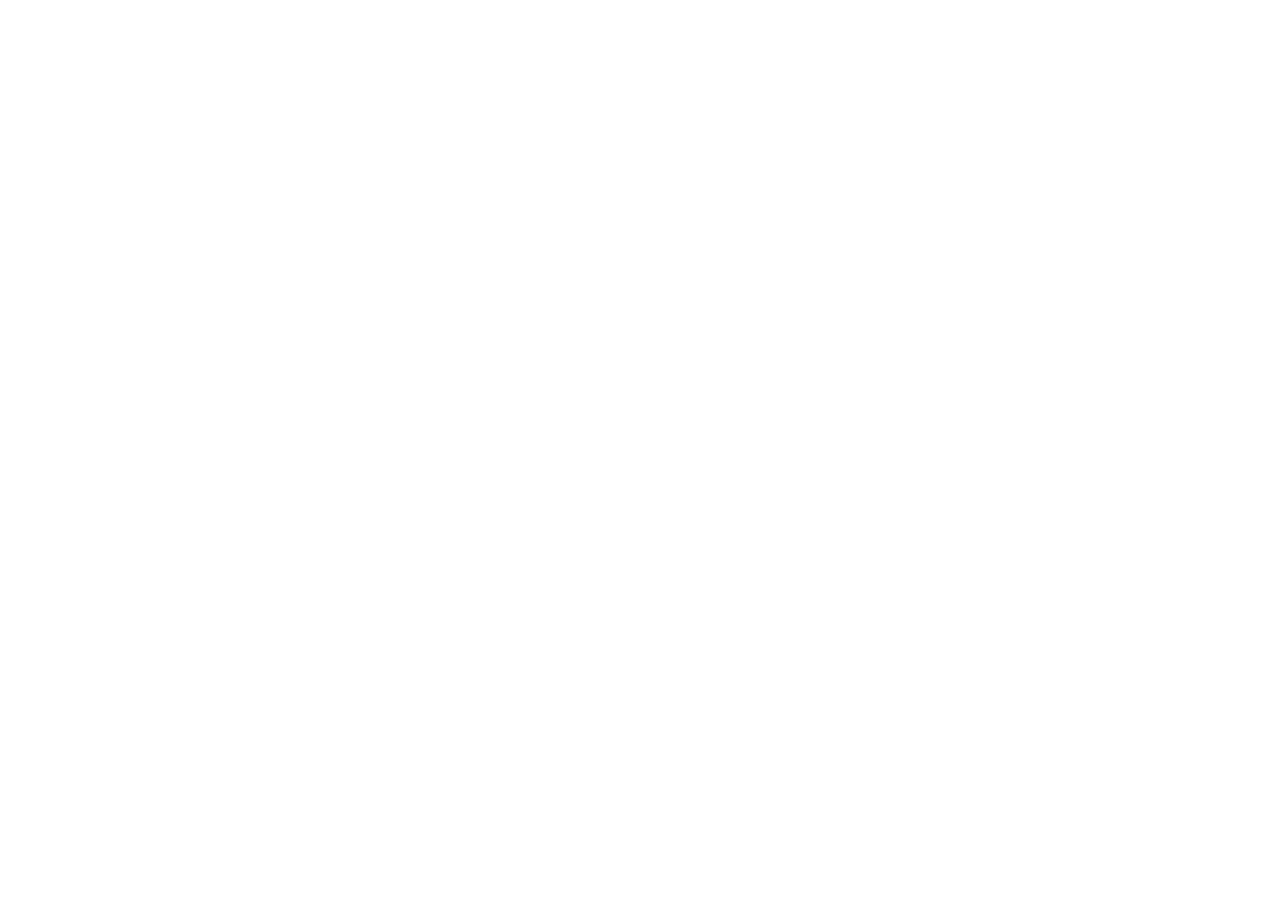
==== commit 831308c8: "Rebuild Rosato’s on the real Hearth (big-bar) template. Vite + React shell with pizza collection ord" ====
--- a/index.html
+++ b/index.html
@@ -2,653 +2,40 @@
 <html lang="en">
   <head>
     <meta charset="UTF-8" />
+    <link rel="icon" type="image/svg+xml" href="/favicon.svg" />
     <meta name="viewport" content="width=device-width, initial-scale=1.0" />
     <meta
       name="description"
-      content="Rosato’s Bar & Restaurant, Moville — open fires, great grub, stone-baked pizza, and a proper welcome on Malin Road."
+      content="Rosato’s — bar & restaurant in Moville. Open fires, great grub, stone-baked pizza, and live music on Saturdays."
     />
-    <title>Rosato’s · Moville</title>
+    <meta property="og:title" content="Rosato’s · Moville" />
+    <meta
+      property="og:description"
+      content="Family-friendly bar and restaurant with open fires, great grub, and stone-baked pizza."
+    />
+    <meta property="og:type" content="website" />
     <link rel="preconnect" href="https://fonts.googleapis.com" />
     <link rel="preconnect" href="https://fonts.gstatic.com" crossorigin />
     <link
-      href="https://fonts.googleapis.com/css2?family=Fraunces:opsz,wght@9..144,500;9..144,600;9..144,700&family=Source+Sans+3:wght@400;500;600;700&display=swap"
+      href="https://fonts.googleapis.com/css2?family=Fraunces:opsz,wght@9..144,500;9..144,600;9..144,700&family=Source+Sans+3:wght@400;500;600&display=swap"
       rel="stylesheet"
     />
-    <link rel="stylesheet" href="./styles.css" />
+    <title>Rosato’s · Moville</title>
+    <script src="https://identity.netlify.com/v1/netlify-identity-widget.js"></script>
   </head>
   <body>
-    <a class="skip" href="#main">Skip to content</a>
-
-    <header class="site-header" id="site-header">
-      <a class="brand" href="#top">
-        <img src="./images/mark-r.png" alt="" width="40" height="40" />
-        <span>Rosato’s</span>
-      </a>
-      <a class="tonight-cue" id="tonight-cue" href="#tonight">
-        <span class="tonight-cue__label" data-tonight-label>Tonight</span>
-        <span class="tonight-cue__line" data-tonight-line>See what’s on</span>
-      </a>
-      <nav class="site-nav" id="site-nav">
-        <a href="#tonight">Tonight</a>
-        <a href="#menus">Menus</a>
-        <a href="#music">Music</a>
-        <a href="#visit">Visit</a>
-      </nav>
-      <a
-        class="btn btn--gold"
-        href="https://rosatos.ie/book-now/"
-        target="_blank"
-        rel="noreferrer"
-        >Book a table</a
-      >
-      <button class="nav-toggle" type="button" aria-expanded="false" aria-controls="site-nav">
-        <span class="sr-only">Menu</span>
-        <span></span><span></span>
-      </button>
-    </header>
-
-    <main id="main">
-      <section id="top" class="hero">
-        <div class="hero__panel">
-          <p class="hero__place">7 Malin Road · Moville</p>
-          <h1>Rosato’s</h1>
-          <p class="hero__line">
-            Cosy bar &amp; restaurant with open fires, great grub, and stone-baked pizza.
-          </p>
-          <div class="hero__actions">
-            <a
-              class="btn btn--gold"
-              href="https://rosatos.ie/book-now/"
-              target="_blank"
-              rel="noreferrer"
-              >Book a table</a
-            >
-            <a class="hero__menu-link" href="#menus">Food menu</a>
-          </div>
-        </div>
-        <figure class="hero__media">
-          <img
-            class="hero__img"
-            src="./images/hero-rosatos.png"
-            alt="Illustration of Rosato’s red façade on Malin Road, Moville"
-            width="1536"
-            height="1024"
-            fetchpriority="high"
-          />
-        </figure>
-      </section>
-
-      <section class="board" id="tonight" aria-label="What’s on">
-        <p class="board__kicker" id="board-kicker">
-          <strong data-tonight-label>Tonight</strong>
-          <span data-tonight-detail>Poker Wed · Quiz Fri · Live music Sat</span>
-        </p>
-        <div class="board__grid" data-board-grid></div>
-      </section>
-
-      <section class="section room" id="room">
-        <div class="room__copy">
-          <p class="eyebrow">The room</p>
-          <h2>Open fires, proper food, and a hundred thousand welcomes.</h2>
-          <p>
-            A neighbourhood bar and restaurant on Malin Road — stone floors, old wood, and a room
-            that doesn’t hurry you. Come for pizza and a pint; stay when the fire’s in.
-          </p>
-        </div>
-        <figure class="room__media">
-          <img
-            src="./images/fire.jpg"
-            alt="Open fire burning in the hearth at Rosato’s"
-            width="1070"
-            height="924"
-            loading="lazy"
-          />
-        </figure>
-      </section>
-
-      <section class="section pint" id="pint">
-        <div class="pint__copy">
-          <p class="eyebrow">The pint</p>
-          <h2>A proper pint, by the fire.</h2>
-          <p>Guinness on draft, soft drinks, and whatever’s pouring at the bar.</p>
-          <p class="pint__aside">
-            <a href="#menus">See the menu</a>
-          </p>
-        </div>
-        <div class="pint__montage" aria-label="Rosato’s — pints, plates, and the room">
-          <figure>
-            <img
-              src="./images/grid-pint.jpg"
-              alt="A pint of Guinness and a cocktail at Rosato’s"
-              width="900"
-              height="900"
-              loading="lazy"
-            />
-          </figure>
-          <figure>
-            <img
-              src="./images/exterior.jpg"
-              alt="Rosato’s red exterior on Malin Road"
-              width="900"
-              height="900"
-              loading="lazy"
-            />
-          </figure>
-          <figure>
-            <img
-              src="./images/bar.jpg"
-              alt="The bar at Rosato’s"
-              width="900"
-              height="900"
-              loading="lazy"
-            />
-          </figure>
-          <figure>
-            <img
-              src="./images/food.jpg"
-              alt="A plate from the kitchen at Rosato’s"
-              width="900"
-              height="900"
-              loading="lazy"
-            />
-          </figure>
-        </div>
-      </section>
-
-      <section class="section menus menus--light" id="favourites" aria-label="Favourites">
-        <div data-light-menu></div>
-      </section>
-
-      <section class="section menus" id="menus">
-        <div class="menus__intro">
-          <p class="eyebrow">Full menu</p>
-          <h2>Starters, mains, pizza, kids &amp; desserts.</h2>
-          <p class="lede">
-            Homemade plates, 100% Inishowen beef, and 12&quot; stone-baked pizzas. Takeaway available —
-            ask at the bar.
-          </p>
-        </div>
-
-        <div class="menu-services" role="tablist" aria-label="Menu">
-          <button type="button" class="is-active" data-menu="start" role="tab" aria-selected="true">
-            To start
-          </button>
-          <button type="button" data-menu="mains" role="tab" aria-selected="false">Mains</button>
-          <button type="button" data-menu="pizza" role="tab" aria-selected="false">Pizza</button>
-          <button type="button" data-menu="kids" role="tab" aria-selected="false">Kids</button>
-          <button type="button" data-menu="desserts" role="tab" aria-selected="false">Desserts</button>
-        </div>
-
-        <div class="menu-panel is-active" id="menu-start" data-panel="start" role="tabpanel">
-          <p class="menu-meta">To share · or for yourself</p>
-          <div class="menu-columns">
-            <div class="menu-block">
-              <h3>To start</h3>
-              <ul class="menu-list">
-                <li>
-                  <div class="menu-item"><strong>Breaded Mushrooms</strong><span class="price">7.50</span></div>
-                  <span>Lightly breaded, served with garlic mayo</span>
-                </li>
-                <li>
-                  <div class="menu-item"><strong>Bruschetta</strong><span class="price">7.50</span></div>
-                  <span>Toasted garlic Vienna bread, tomato &amp; chilli jam, basil &amp; mozzarella</span>
-                </li>
-                <li>
-                  <div class="menu-item"><strong>Vegetable Soup</strong><span class="price">6.95</span></div>
-                  <span>Homemade, served with a crusty roll · GF on request</span>
-                </li>
-                <li>
-                  <div class="menu-item"><strong>Seafood Chowder</strong><span class="price">9.50</span></div>
-                  <span>Haddock, salmon &amp; smoked fish, with wheaten bread</span>
-                </li>
-                <li>
-                  <div class="menu-item"><strong>BBQ Ribs</strong><span class="price">10.95</span></div>
-                  <span>Half rack BBQ-marinated ribs with honey dipping sauce</span>
-                </li>
-                <li>
-                  <div class="menu-item"><strong>Vegetarian Nachos</strong><span class="price">5.95</span></div>
-                  <span>Tomato &amp; oregano sauce, jalapeños &amp; cheese</span>
-                </li>
-                <li>
-                  <div class="menu-item"><strong>Nachos</strong><span class="price">10.95</span></div>
-                  <span>Beef Bolognese, jalapeños, cheese, nachos on the side</span>
-                </li>
-                <li>
-                  <div class="menu-item"><strong>Cheesy Pizza Garlic Bread</strong><span class="price">8.50 / 13.50</span></div>
-                  <span>9&quot; or 12&quot;</span>
-                </li>
-              </ul>
-            </div>
-            <div class="menu-block">
-              <h3>Side orders</h3>
-              <p class="menu-block__note">All sides €4.50</p>
-              <ul class="menu-list">
-                <li><div class="menu-item"><strong>Chips</strong></div></li>
-                <li><div class="menu-item"><strong>Garlic fries</strong></div></li>
-                <li><div class="menu-item"><strong>Parmesan garlic fries</strong></div></li>
-                <li><div class="menu-item"><strong>Spicy wedges</strong></div></li>
-                <li><div class="menu-item"><strong>Champ / creamed potato</strong></div></li>
-                <li><div class="menu-item"><strong>French fried onions</strong></div></li>
-                <li><div class="menu-item"><strong>Rocket &amp; parmesan salad</strong></div></li>
-                <li><div class="menu-item"><strong>Sauté mushrooms</strong></div></li>
-              </ul>
-              <p class="menu-note">All mains excluding pasta / rice / pizza come with a choice of one side.</p>
-            </div>
-          </div>
-        </div>
-
-        <div class="menu-panel" id="menu-mains" data-panel="mains" role="tabpanel" hidden>
-          <p class="menu-meta">100% Inishowen beef · seafood from nearby Greencastle</p>
-          <div class="menu-columns">
-            <div class="menu-block">
-              <h3>Chicken</h3>
-              <ul class="menu-list">
-                <li>
-                  <div class="menu-item"><strong>Chicken Goujons</strong><span class="price">17.50</span></div>
-                  <span>Homemade breaded goujons with a choice of dip</span>
-                </li>
-                <li>
-                  <div class="menu-item"><strong>Chicken Escalope</strong><span class="price">17.50</span></div>
-                  <span>Pan-fried, choice of sauces · GF</span>
-                </li>
-                <li>
-                  <div class="menu-item"><strong>Chicken Italiano</strong><span class="price">18.90</span></div>
-                  <span>Escalope with pesto, sun-dried tomatoes, goat’s cheese &amp; mozzarella · GF</span>
-                </li>
-                <li>
-                  <div class="menu-item"><strong>Chilli Chicken Pocket</strong><span class="price">16.50</span></div>
-                  <span>Spicy chilli chicken in pitta with salad, hot chilli sauce &amp; sour cream</span>
-                </li>
-                <li>
-                  <div class="menu-item"><strong>Thai Green Chicken Curry</strong><span class="price">19.50</span></div>
-                  <span>Strips of chicken breast in a spicy curry sauce with rice &amp; naan</span>
-                </li>
-                <li>
-                  <div class="menu-item"><strong>Chicken Burger</strong><span class="price">17.50</span></div>
-                  <span>Brioche, applewood cheddar, rocket, French fried onion &amp; taco sauce</span>
-                </li>
-                <li>
-                  <div class="menu-item"><strong>Chicken Carbonara</strong><span class="price">16.95</span></div>
-                  <span>Chicken, bacon &amp; mushrooms in a creamy sauce with garlic bread</span>
-                </li>
-              </ul>
-            </div>
-            <div class="menu-block">
-              <h3>Beef</h3>
-              <ul class="menu-list">
-                <li>
-                  <div class="menu-item"><strong>Pasta Bolognese</strong><span class="price">16.50</span></div>
-                  <span>Homemade, with garlic bread</span>
-                </li>
-                <li>
-                  <div class="menu-item"><strong>Beef Lasagne</strong><span class="price">16.95</span></div>
-                  <span>Generous layers of Bolognese, pasta &amp; cheese sauce</span>
-                </li>
-                <li>
-                  <div class="menu-item"><strong>Rosato’s Hot Pot</strong><span class="price">16.95</span></div>
-                  <span>Braised beef &amp; vegetables topped with sliced potato · GF</span>
-                </li>
-                <li>
-                  <div class="menu-item"><strong>Steak Burger</strong><span class="price">16.95</span></div>
-                  <span>Inishowen beef, applewood cheddar, Ballymaloe relish, rocket &amp; French fried onion</span>
-                </li>
-                <li>
-                  <div class="menu-item"><strong>10oz Sirloin Steak</strong><span class="price">31.95</span></div>
-                  <span>Inishowen dry-aged beef (28–35 day), sauté onions &amp; choice of sauce</span>
-                </li>
-              </ul>
-            </div>
-            <div class="menu-block">
-              <h3>Fish</h3>
-              <ul class="menu-list">
-                <li>
-                  <div class="menu-item"><strong>Battered Haddock</strong><span class="price">17.95</span></div>
-                  <span>Light homemade batter, mushy peas &amp; tartare</span>
-                </li>
-                <li>
-                  <div class="menu-item"><strong>Goujons of Hake</strong><span class="price">18.95</span></div>
-                  <span>Locally caught, lightly battered, with tartare</span>
-                </li>
-                <li>
-                  <div class="menu-item"><strong>Cajun Salmon</strong><span class="price">22.50</span></div>
-                  <span>On noodles with charred asparagus &amp; honey-lime dressing</span>
-                </li>
-              </ul>
-            </div>
-            <div class="menu-block">
-              <h3>Vegetarian / vegan</h3>
-              <ul class="menu-list">
-                <li>
-                  <div class="menu-item"><strong>Vegan Pasta</strong><span class="price">16.50</span></div>
-                  <span>Mediterranean roasted vegetables in tomato &amp; basil sauce with penne</span>
-                </li>
-                <li>
-                  <div class="menu-item"><strong>Vegetarian Pitta Pocket</strong><span class="price">16.50</span></div>
-                  <span>Salt &amp; chilli vegetables, salad, hot chilli sauce &amp; sour cream</span>
-                </li>
-                <li>
-                  <div class="menu-item"><strong>Vegetable Thai Green Curry</strong><span class="price">16.90</span></div>
-                  <span>Chunky vegetables in a spicy curry sauce with rice &amp; naan</span>
-                </li>
-              </ul>
-            </div>
-          </div>
-        </div>
-
-        <div class="menu-panel" id="menu-pizza" data-panel="pizza" role="tabpanel" hidden>
-          <p class="menu-meta">12&quot; stone-baked pizzas</p>
-          <div class="menu-columns">
-            <div class="menu-block menu-block--highlight">
-              <h3>From the oven</h3>
-              <ul class="menu-list">
-                <li>
-                  <div class="menu-item"><strong>Margherita</strong><span class="price">13.50</span></div>
-                  <span>Tomato sauce &amp; mozzarella</span>
-                </li>
-                <li>
-                  <div class="menu-item"><strong>Pepperoni</strong><span class="price">14.50</span></div>
-                  <span>Pepperoni &amp; mozzarella</span>
-                </li>
-                <li>
-                  <div class="menu-item"><strong>Hot Chorizo</strong><span class="price">15.50</span></div>
-                  <span>Chorizo, jalapeños &amp; mozzarella</span>
-                </li>
-                <li>
-                  <div class="menu-item"><strong>BBQ Chicken</strong><span class="price">14.95</span></div>
-                  <span>BBQ sauce, chicken &amp; mozzarella</span>
-                </li>
-                <li>
-                  <div class="menu-item"><strong>Pollo</strong><span class="price">14.95</span></div>
-                  <span>Chicken, ham &amp; mozzarella</span>
-                </li>
-                <li>
-                  <div class="menu-item"><strong>Hawaiian</strong><span class="price">14.95</span></div>
-                  <span>Ham, pineapple &amp; mozzarella</span>
-                </li>
-                <li>
-                  <div class="menu-item"><strong>Taco Chicken</strong><span class="price">15.95</span></div>
-                  <span>Cajun chicken, red onion, tomato, basil, rocket, taco sauce &amp; mozzarella</span>
-                </li>
-                <li>
-                  <div class="menu-item"><strong>Hot ’n’ Spicy Chicken</strong><span class="price">15.50</span></div>
-                  <span>Chicken, onions, chilli flakes, jalapeños &amp; mozzarella</span>
-                </li>
-                <li>
-                  <div class="menu-item"><strong>Hot ’n’ Spicy Pepperoni</strong><span class="price">15.50</span></div>
-                  <span>Pepperoni, onions, chilli flakes, jalapeños &amp; mozzarella</span>
-                </li>
-              </ul>
-            </div>
-            <div class="menu-block">
-              <h3>More pizzas</h3>
-              <ul class="menu-list">
-                <li>
-                  <div class="menu-item"><strong>Seafood</strong><span class="price">16.50</span></div>
-                  <span>Cod, salmon, smoked haddock &amp; mozzarella</span>
-                </li>
-                <li>
-                  <div class="menu-item"><strong>Italiano</strong><span class="price">15.95</span></div>
-                  <span>Chicken, pesto, sun-dried tomatoes, goat’s cheese &amp; mozzarella</span>
-                </li>
-                <li>
-                  <div class="menu-item"><strong>Veggie</strong><span class="price">15.50</span></div>
-                  <span>Onions, mushroom, peppers, sun-dried tomatoes &amp; mozzarella</span>
-                </li>
-                <li>
-                  <div class="menu-item"><strong>Vegan</strong><span class="price">14.95</span></div>
-                  <span>Olives, peppers, onions, sun-dried tomato &amp; rocket</span>
-                </li>
-                <li>
-                  <div class="menu-item"><strong>Four Cheese</strong><span class="price">15.50</span></div>
-                  <span>Goat’s, Stilton, smoked applewood cheddar &amp; mozzarella</span>
-                </li>
-                <li>
-                  <div class="menu-item"><strong>Meat Feast</strong><span class="price">16.50</span></div>
-                  <span>Pepperoni, salami, chorizo, sausage &amp; mozzarella</span>
-                </li>
-                <li>
-                  <div class="menu-item"><strong>Rosato’s Calzone Burst</strong><span class="price">16.95</span></div>
-                  <span>Folded pizza filled with beef Bolognese &amp; mozzarella</span>
-                </li>
-                <li>
-                  <div class="menu-item"><strong>Big Irish</strong><span class="price">15.50</span></div>
-                  <span>Bacon, egg, sausage, tomato &amp; mozzarella</span>
-                </li>
-                <li>
-                  <div class="menu-item"><strong>Chilli Chicken</strong><span class="price">15.50</span></div>
-                  <span>Marinated chilli chicken, rocket, sour cream &amp; mozzarella</span>
-                </li>
-              </ul>
-              <p class="menu-note">Extra veg toppings €1.50 · extra meat toppings €2.00</p>
-            </div>
-          </div>
-        </div>
-
-        <div class="menu-panel" id="menu-kids" data-panel="kids" role="tabpanel" hidden>
-          <p class="menu-meta">For under 12s</p>
-          <div class="menu-columns">
-            <div class="menu-block">
-              <h3>Pizza &amp; pasta</h3>
-              <ul class="menu-list">
-                <li>
-                  <div class="menu-item"><strong>9&quot; Margherita</strong><span class="price">8.50</span></div>
-                </li>
-                <li>
-                  <div class="menu-item"><strong>9&quot; Pizza (2 toppings)</strong><span class="price">9.50</span></div>
-                </li>
-                <li>
-                  <div class="menu-item"><strong>Pasta Bolognese</strong><span class="price">8.50</span></div>
-                  <span>With garlic bread</span>
-                </li>
-              </ul>
-            </div>
-            <div class="menu-block">
-              <h3>Mains</h3>
-              <p class="menu-block__note">
-                Served with chips, garlic fries, creamed potato, pasta or rice
-              </p>
-              <ul class="menu-list">
-                <li><div class="menu-item"><strong>Chicken Nuggets</strong><span class="price">7.95</span></div></li>
-                <li><div class="menu-item"><strong>100% Beef Burger</strong><span class="price">7.95</span></div></li>
-                <li><div class="menu-item"><strong>Sausages</strong><span class="price">7.95</span></div></li>
-                <li><div class="menu-item"><strong>Homemade Chicken Goujons</strong><span class="price">7.95</span></div></li>
-                <li><div class="menu-item"><strong>Beef Lasagne</strong><span class="price">8.95</span></div></li>
-                <li><div class="menu-item"><strong>Beef Hot Pot</strong><span class="price">8.50</span></div></li>
-                <li><div class="menu-item"><strong>Battered Haddock</strong><span class="price">9.50</span></div></li>
-              </ul>
-            </div>
-          </div>
-        </div>
-
-        <div class="menu-panel" id="menu-desserts" data-panel="desserts" role="tabpanel" hidden>
-          <p class="menu-meta">Save room</p>
-          <div class="menu-columns">
-            <div class="menu-block">
-              <h3>Rosato’s desserts</h3>
-              <ul class="menu-list">
-                <li>
-                  <div class="menu-item"><strong>Belgian waffle</strong><span class="price">7.50</span></div>
-                  <span>With caramel sauce &amp; ice cream</span>
-                </li>
-                <li>
-                  <div class="menu-item"><strong>Chocolate brownie</strong><span class="price">7.50</span></div>
-                </li>
-                <li>
-                  <div class="menu-item"><strong>Chocolate fudge cake</strong><span class="price">7.50</span></div>
-                </li>
-                <li>
-                  <div class="menu-item"><strong>Sticky toffee pudding</strong><span class="price">7.50</span></div>
-                </li>
-                <li>
-                  <div class="menu-item"><strong>Cheesecake of the day</strong><span class="price">7.50</span></div>
-                </li>
-                <li>
-                  <div class="menu-item"><strong>Crème brûlée</strong><span class="price">7.50</span></div>
-                </li>
-                <li>
-                  <div class="menu-item"><strong>Apple pie</strong><span class="price">7.50</span></div>
-                </li>
-                <li>
-                  <div class="menu-item"><strong>Selection of ice cream</strong><span class="price">4.95</span></div>
-                </li>
-                <li>
-                  <div class="menu-item"><strong>Kids ice cream / cones</strong><span class="price">2.95</span></div>
-                </li>
-              </ul>
-              <p class="menu-note">Ask for today’s sauces and dips at the bar.</p>
-            </div>
-          </div>
-        </div>
-      </section>
-
-      <section class="section music" id="music">
-        <div class="music__head">
-          <div>
-            <p class="eyebrow" data-programme-eyebrow>What’s on</p>
-            <h2 data-programme-title>The week, as we keep it.</h2>
-            <p class="lede">Poker midweek, quiz on Friday, and live music when Saturday lands.</p>
-          </div>
-        </div>
-
-        <figure class="music__hero">
-          <img
-            src="./images/atmosphere.jpg"
-            alt="Warm interior evening at Rosato’s"
-            width="1707"
-            height="2560"
-            loading="lazy"
-          />
-        </figure>
-
-        <ol class="lineup" data-lineup></ol>
-        <p class="music__note" data-programme-note>
-          Line-ups can shift —
-          <a href="https://www.instagram.com/rosatosmoville/" target="_blank" rel="noreferrer"
-            >check Instagram</a
-          >
-          · Enquiries
-          <a href="mailto:rosatosmoville@gmail.com">rosatosmoville@gmail.com</a>
-        </p>
-      </section>
-
-      <section class="section events" id="whats-on">
-        <p class="eyebrow">This week</p>
-        <h2>What’s on at Rosato’s.</h2>
-        <div class="events__grid">
-          <article>
-            <h3>Texas Hold’em · Wednesdays</h3>
-            <p>Poker from 21:30. Come early for a plate — the kitchen runs until 21:00.</p>
-          </article>
-          <article>
-            <h3>QuizKings · Fridays</h3>
-            <p>Fun quiz from 22:00. Bring a team, or turn up and make one.</p>
-          </article>
-          <article>
-            <h3>Live music · Saturdays</h3>
-            <p>Live music from 22:00. Check Instagram for who’s on.</p>
-          </article>
-        </div>
-      </section>
-
-      <section class="section visit" id="visit">
-        <div class="visit__layout">
-          <div>
-            <p class="eyebrow">Visit</p>
-            <h2>Find us on Malin Road.</h2>
-            <p class="lede">
-              7 Malin Road, Moville, Co. Donegal — indoor bookings online; outdoor seating is
-              walk-in.
-            </p>
-            <dl class="visit__facts">
-              <div>
-                <dt>Hours</dt>
-                <dd>
-                  Mon–Fri 16:00–21:00<br />
-                  Sat 15:00–21:00<br />
-                  Sun 12:30–21:00
-                </dd>
-              </div>
-              <div>
-                <dt>Address</dt>
-                <dd>
-                  7 Malin Road<br />
-                  Moville, Co. Donegal<br />
-                  F93 D519
-                </dd>
-              </div>
-              <div>
-                <dt>Contact</dt>
-                <dd>
-                  <a href="tel:+353749385847">074 938 5847</a><br />
-                  <a href="mailto:rosatosmoville@gmail.com">rosatosmoville@gmail.com</a>
-                </dd>
-              </div>
-            </dl>
-            <div class="visit__actions">
-              <a
-                class="btn btn--gold"
-                href="https://rosatos.ie/book-now/"
-                target="_blank"
-                rel="noreferrer"
-                >Book a table</a
-              >
-              <a
-                class="btn btn--ghost"
-                href="https://www.google.com/maps/dir/?api=1&destination=7+Malin+Road,+Moville,+Co.+Donegal"
-                target="_blank"
-                rel="noreferrer"
-                >Get directions</a
-              >
-              <a
-                class="btn btn--ghost"
-                data-gift-card="label"
-                href="https://rosatos.ie/product/gift-card/"
-                target="_blank"
-                rel="noreferrer"
-                >Gift cards</a
-              >
-            </div>
-          </div>
-          <aside class="visit__award" aria-label="Welcome">
-            <p class="visit__award-line">
-              <span class="visit__award-rule" aria-hidden="true"></span>
-              <span class="visit__award-kicker">Céad míle fáilte</span>
-              <span class="visit__award-rule" aria-hidden="true"></span>
-            </p>
-            <p class="visit__award-title">A hundred thousand welcomes</p>
-          </aside>
-        </div>
-      </section>
-    </main>
-
-    <footer class="site-footer">
-      <div class="footer__brand">
-        <img src="./images/logo.png" alt="Rosato’s" width="120" height="20" />
-        <div>
-          <p class="footer__name">Rosato’s</p>
-          <p>Bar &amp; restaurant · Moville, Co. Donegal</p>
-        </div>
-      </div>
-      <div class="footer__links">
-        <a href="https://www.instagram.com/rosatosmoville/" target="_blank" rel="noreferrer"
-          >Instagram</a
-        >
-        <a href="https://www.facebook.com/rosatos.bar/" target="_blank" rel="noreferrer">Facebook</a>
-        <a
-          data-gift-card="label"
-          href="https://rosatos.ie/product/gift-card/"
-          target="_blank"
-          rel="noreferrer"
-          >Gift cards</a
-        >
-        <a href="https://rosatos.ie/" target="_blank" rel="noreferrer">Current site</a>
-      </div>
-      <p class="footer__credit">
-        <a href="https://quietobjects.ie" target="_blank" rel="noreferrer">A Quiet Objects demo</a>
-        · Menu &amp; details from rosatos.ie · Not the live site
-      </p>
-    </footer>
-
-    <script type="module" src="./js/content.js"></script>
+    <div id="root"></div>
+    <script type="module" src="/src/main.jsx"></script>
+    <script>
+      if (window.netlifyIdentity) {
+        window.netlifyIdentity.on('init', (user) => {
+          if (!user) {
+            window.netlifyIdentity.on('login', () => {
+              document.location.href = '/admin/'
+            })
+          }
+        })
+      }
+    </script>
   </body>
 </html>
